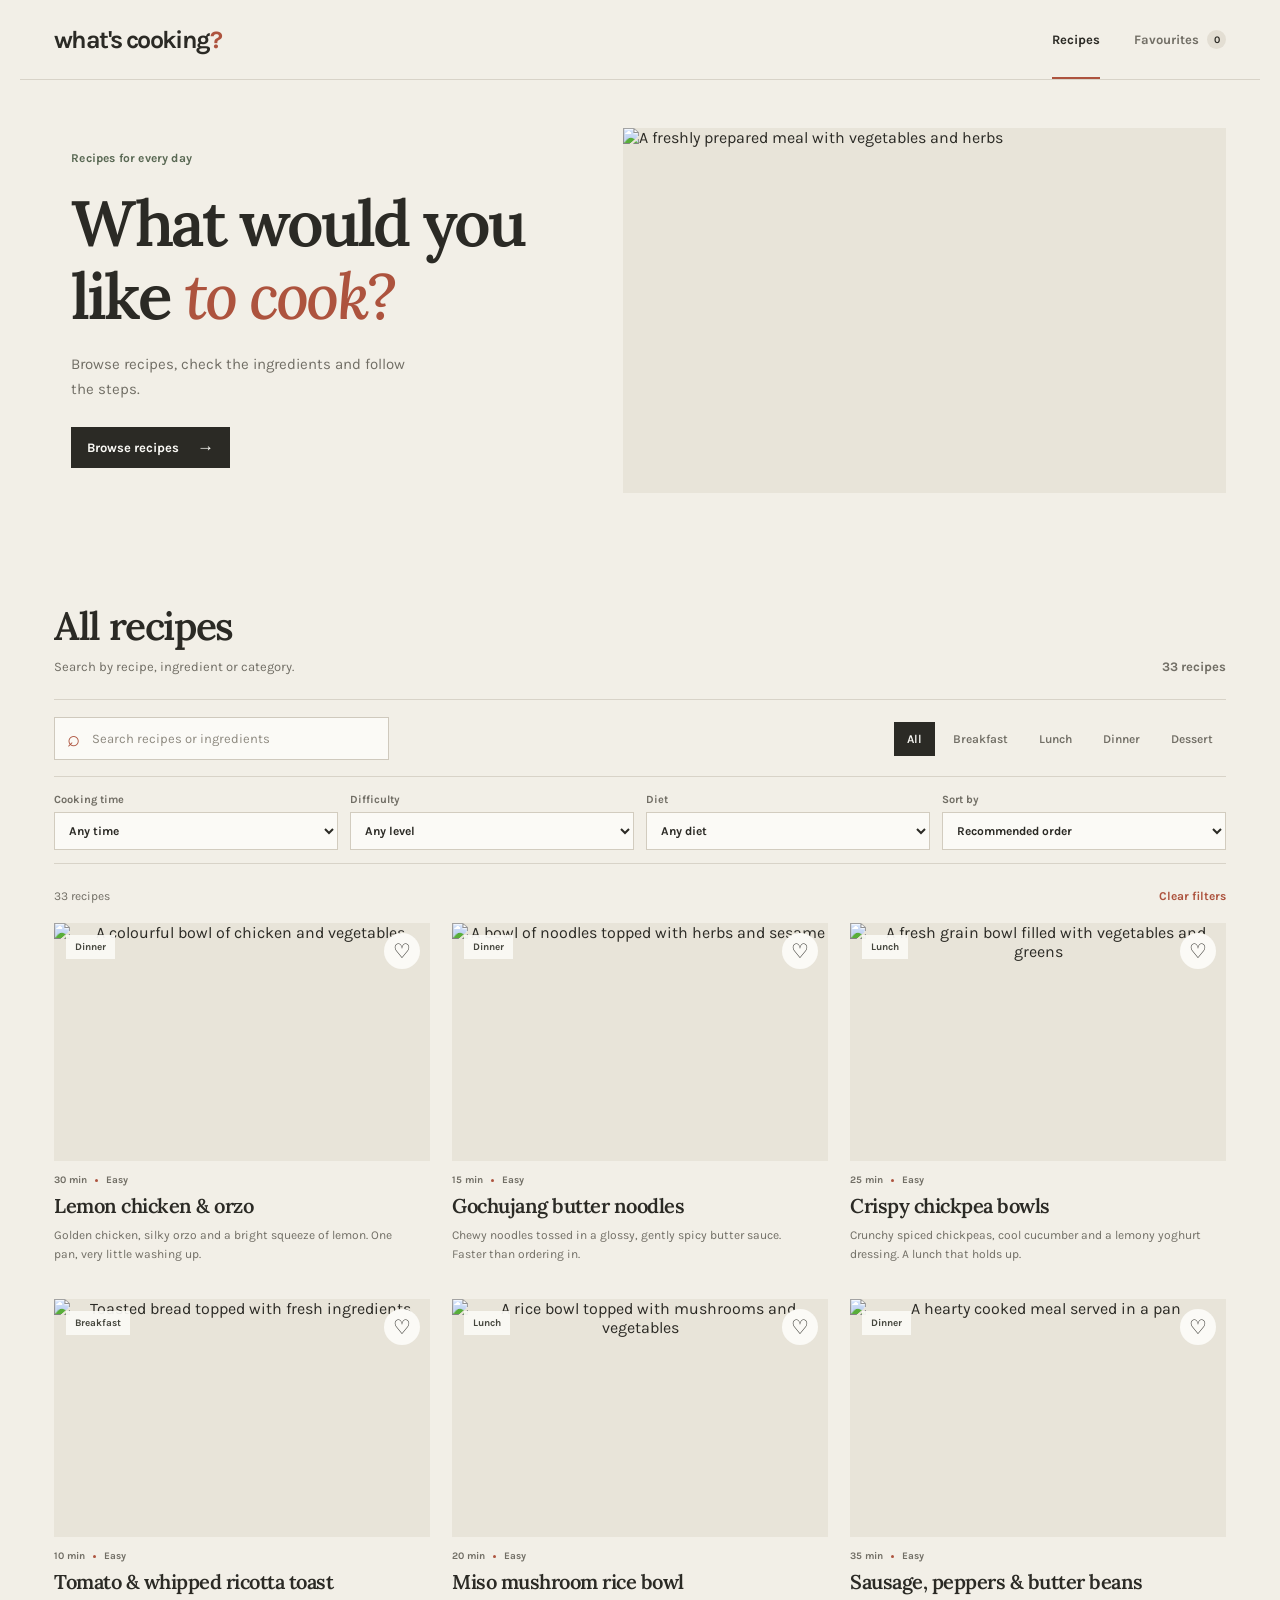
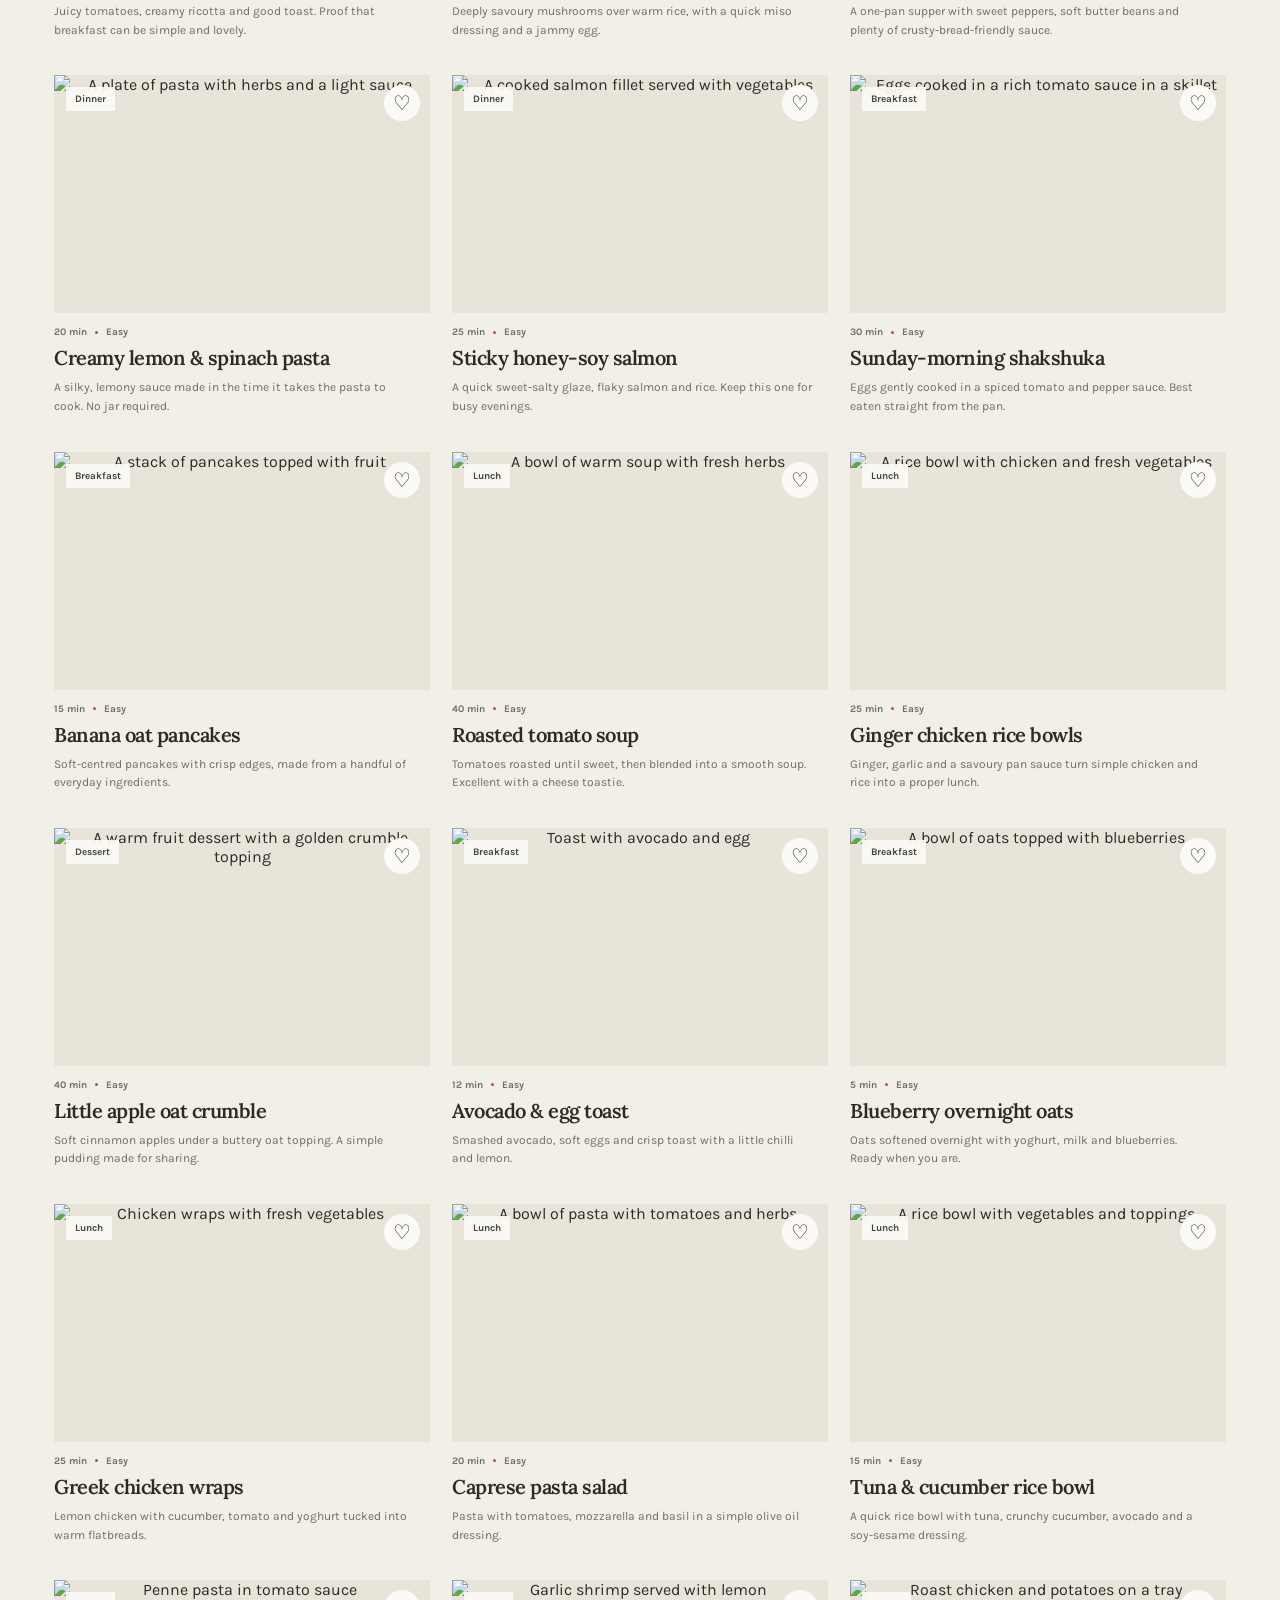
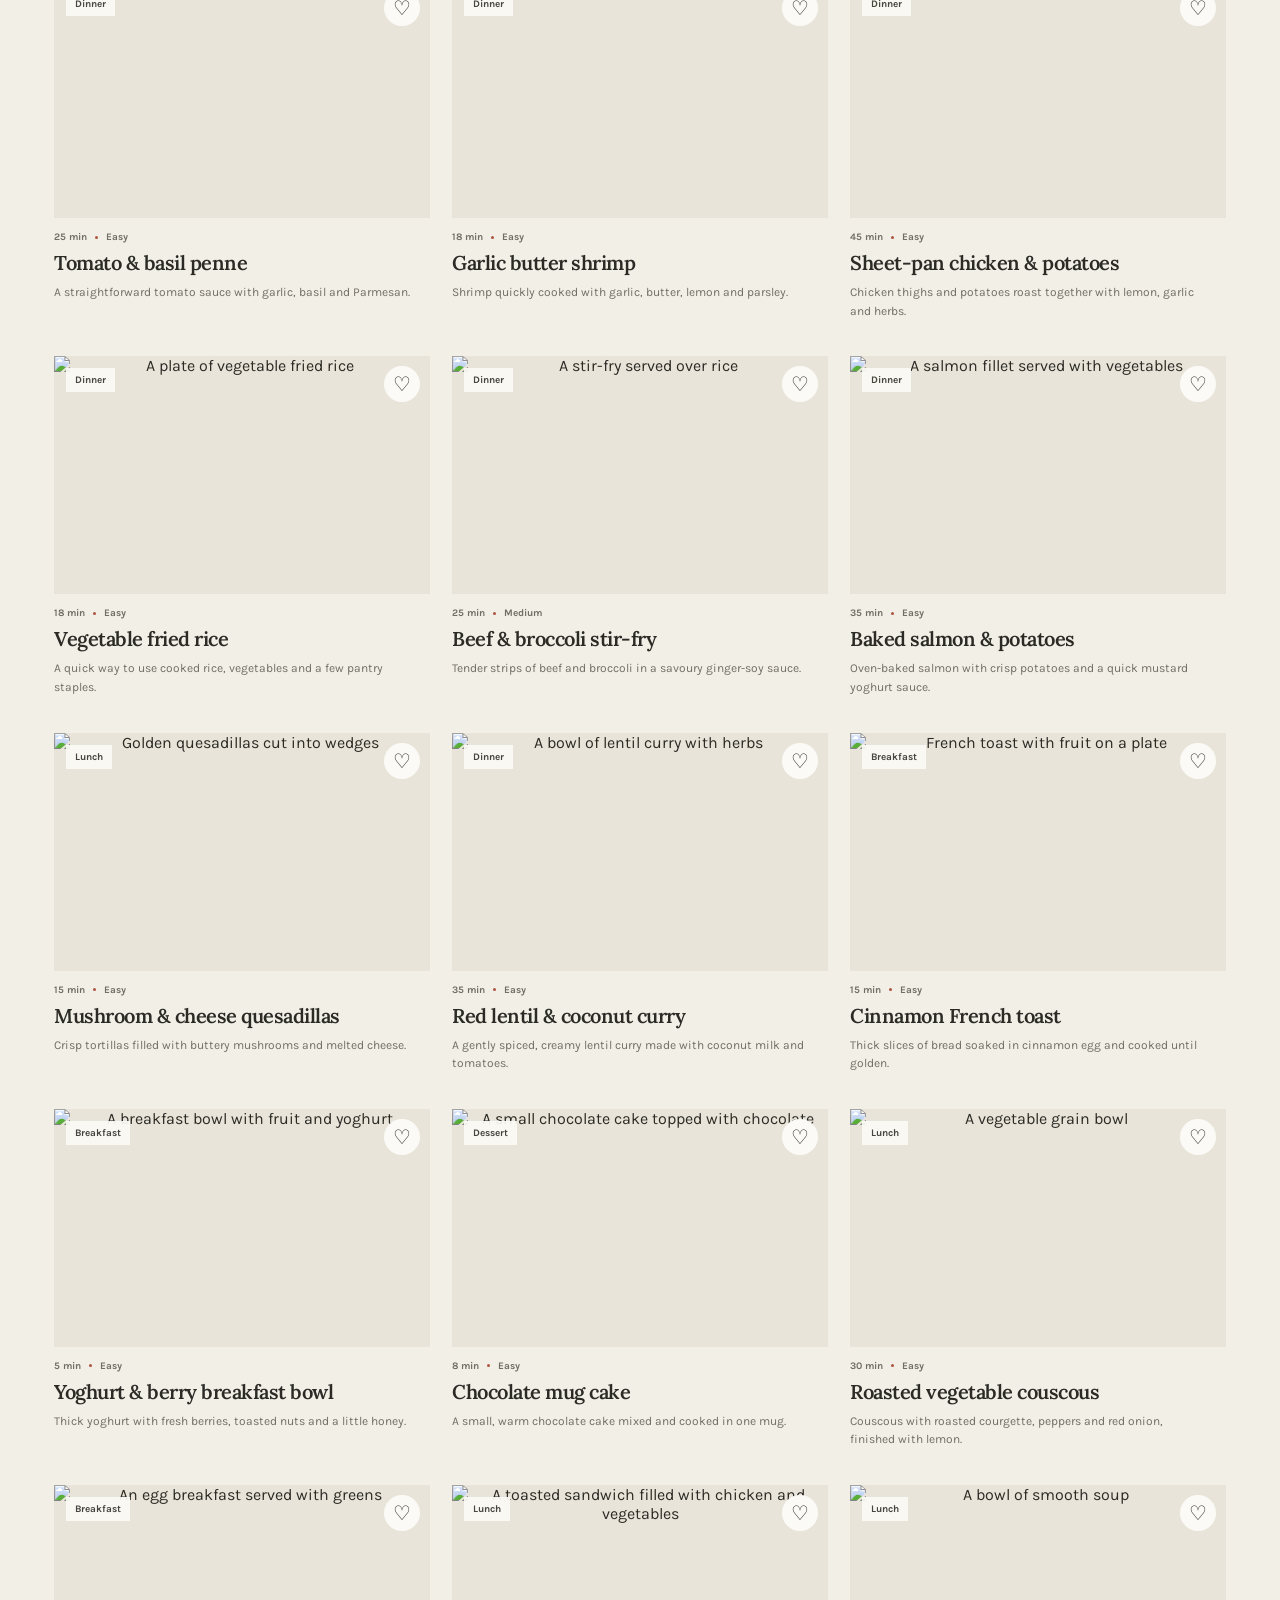
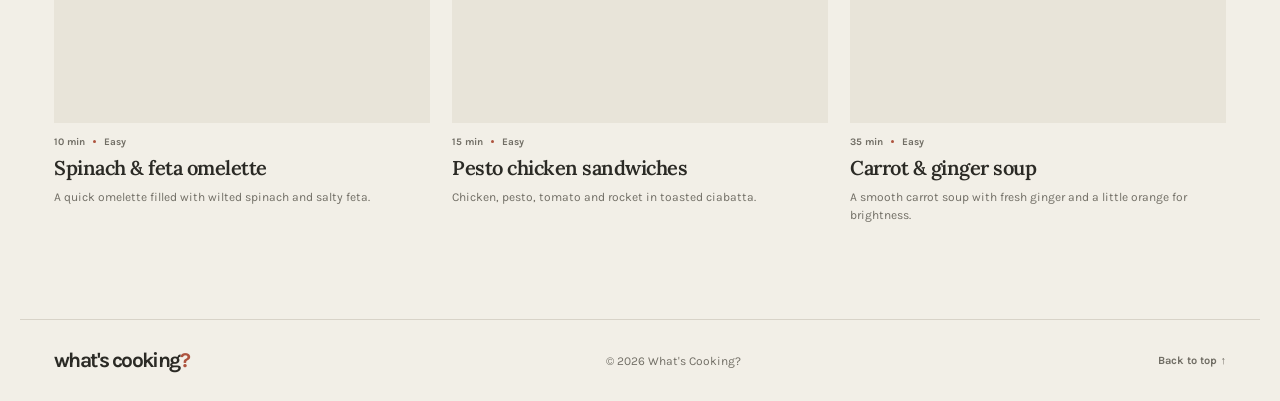
==== index.html @ e6cbde13 "Add files via upload" ====
<!doctype html>
<html lang="en">
<head>
  <meta charset="utf-8">
  <meta name="viewport" content="width=device-width, initial-scale=1">
  <meta name="theme-color" content="#f2efe7">
  <meta name="description" content="Browse everyday recipes, check ingredients and follow clear cooking instructions.">
  <title>What's Cooking? — Recipe collection</title>
  <link rel="preconnect" href="https://fonts.googleapis.com">
  <link rel="preconnect" href="https://fonts.gstatic.com" crossorigin>
  <link href="https://fonts.googleapis.com/css2?family=Karla:wght@400;500;600;700&family=Lora:wght@500;600;700&display=swap" rel="stylesheet">
  <link rel="stylesheet" href="styles.css">
  <script src="recipes.js" defer></script>
  <script src="app.js" defer></script>
</head>
<body>
  <a class="skip-link" href="#main-content">Skip to content</a>

  <header class="site-header">
    <a class="wordmark" href="#discover" aria-label="What's Cooking? home">what's cooking<span>?</span></a>
    <nav class="main-nav" aria-label="Main navigation">
      <a class="nav-link is-active" href="#discover" data-view-link="discover" aria-current="page">Recipes</a>
      <a class="nav-link" href="#saved" data-view-link="saved">Favourites <span id="favourite-count" class="nav-count">0</span></a>
    </nav>
  </header>

  <main id="main-content">
    <section class="hero" id="discover" aria-labelledby="hero-title">
      <div class="hero-copy">
        <p class="hero-overline">Recipes for every day</p>
        <h1 id="hero-title">What would you like <em>to cook?</em></h1>
        <p class="hero-description">Browse recipes, check the ingredients and follow the steps.</p>
        <a class="primary-link" href="#recipe-grid">Browse recipes <span aria-hidden="true">→</span></a>
      </div>
      <div class="hero-visual">
        <img src="https://images.unsplash.com/photo-1476224203421-9ac39bcb3327?auto=format&fit=crop&w=1400&q=85" alt="A freshly prepared meal with vegetables and herbs" fetchpriority="high">
      </div>
    </section>

    <section class="recent-section" id="recent-section" aria-labelledby="recent-heading" hidden>
      <div class="simple-section-heading">
        <h2 id="recent-heading">Recently viewed</h2>
      </div>
      <div class="recent-grid" id="recent-list"></div>
    </section>

    <section class="catalog-section" id="recipe-grid" aria-labelledby="catalog-heading">
      <div class="catalog-heading-row">
        <div>
          <h2 id="catalog-heading">All recipes</h2>
          <p id="catalog-intro">Search by recipe, ingredient or category.</p>
        </div>
        <p class="recipe-total" id="recipe-total">33 recipes</p>
      </div>

      <div class="catalog-tools">
        <form class="search-form" id="search-form" role="search">
          <label class="sr-only" for="recipe-search">Search recipes or ingredients</label>
          <span class="search-icon" aria-hidden="true">⌕</span>
          <input id="recipe-search" type="search" placeholder="Search recipes or ingredients" autocomplete="off">
          <button class="search-clear" id="clear-search" type="button" aria-label="Clear search" hidden>×</button>
        </form>
        <div class="category-filters" role="group" aria-label="Filter recipes by category">
          <button class="filter-chip is-selected" type="button" data-category="All" aria-pressed="true">All</button>
          <button class="filter-chip" type="button" data-category="Breakfast" aria-pressed="false">Breakfast</button>
          <button class="filter-chip" type="button" data-category="Lunch" aria-pressed="false">Lunch</button>
          <button class="filter-chip" type="button" data-category="Dinner" aria-pressed="false">Dinner</button>
          <button class="filter-chip" type="button" data-category="Dessert" aria-pressed="false">Dessert</button>
        </div>
      </div>

      <div class="advanced-filters" id="advanced-filters">
        <label class="filter-select-label">Cooking time
          <select id="time-filter">
            <option value="any">Any time</option>
            <option value="under20">Under 20 minutes</option>
            <option value="20to40">20–40 minutes</option>
            <option value="over40">Over 40 minutes</option>
          </select>
        </label>
        <label class="filter-select-label">Difficulty
          <select id="difficulty-filter">
            <option value="any">Any level</option>
            <option value="Easy">Easy</option>
            <option value="Medium">Medium</option>
            <option value="Hard">Hard</option>
          </select>
        </label>
        <label class="filter-select-label">Diet
          <select id="diet-filter">
            <option value="any">Any diet</option>
            <option value="vegetarian">Vegetarian</option>
            <option value="vegan">Vegan</option>
          </select>
        </label>
        <label class="filter-select-label sort-label">Sort by
          <select id="sort-filter">
            <option value="featured">Recommended order</option>
            <option value="quickest">Quickest first</option>
            <option value="longest">Longest first</option>
            <option value="az">Name: A to Z</option>
          </select>
        </label>
      </div>

      <div class="results-line">
        <p id="results-label" aria-live="polite">33 recipes</p>
        <button class="reset-button" type="button" id="reset-filters">Clear filters</button>
      </div>

      <div class="recipe-grid" id="recipe-list" aria-live="polite"></div>
      <div class="empty-state" id="empty-state" hidden>
        <h3 id="empty-title">No recipes found</h3>
        <p id="empty-description">Try changing your search or filters.</p>
        <button type="button" class="button button-dark" id="reset-empty">Clear filters</button>
      </div>
    </section>
  </main>

  <footer class="site-footer">
    <a class="wordmark footer-wordmark" href="#discover">what's cooking<span>?</span></a>
    <p>© <span id="current-year"></span> What's Cooking?</p>
    <a href="#discover" class="back-top">Back to top ↑</a>
  </footer>

  <dialog class="recipe-dialog" id="recipe-dialog" aria-labelledby="dialog-title">
    <div class="dialog-shell">
      <button class="dialog-close" type="button" id="close-dialog" aria-label="Close recipe">×</button>
      <div id="recipe-detail"></div>
      <p class="action-status" id="action-status" role="status" aria-live="polite"></p>
    </div>
  </dialog>
</body>
</html>
---- styles.css ----
:root {
  --paper: #f2efe7;
  --paper-deep: #e8e4d9;
  --surface: #fbfaf6;
  --ink: #2b2a25;
  --muted: #716e65;
  --line: #d8d3c8;
  --accent: #ad533e;
  --accent-dark: #8e402f;
  --green: #596853;
  --serif: "Lora", Georgia, serif;
  --sans: "Karla", Arial, sans-serif;
  --content: 1240px;
}

* { box-sizing: border-box; }
html { scroll-behavior: smooth; scroll-padding-top: 88px; }
body { margin: 0; background: var(--paper); color: var(--ink); font-family: var(--sans); -webkit-font-smoothing: antialiased; }
button, input, select { font: inherit; }
button, a { -webkit-tap-highlight-color: transparent; }
a { color: inherit; text-decoration: none; }
button { color: inherit; }
[hidden] { display: none !important; }
:focus-visible { outline: 3px solid var(--accent); outline-offset: 3px; }
::selection { background: #d9b5a7; color: var(--ink); }
.sr-only { position: absolute; width: 1px; height: 1px; padding: 0; margin: -1px; overflow: hidden; clip: rect(0,0,0,0); white-space: nowrap; border: 0; }
.skip-link { position: fixed; top: 10px; left: 10px; z-index: 1000; padding: 12px 16px; background: var(--ink); color: white; transform: translateY(-150%); }
.skip-link:focus { transform: translateY(0); }

.site-header { max-width: var(--content); height: 80px; margin: 0 auto; padding: 0 34px; display: flex; justify-content: space-between; align-items: center; border-bottom: 1px solid var(--line); }
.wordmark { font-family: var(--sans); font-size: 25px; line-height: 1; font-weight: 700; letter-spacing: -1.6px; white-space: nowrap; }
.wordmark span { color: var(--accent); }
.main-nav { display: flex; align-items: center; gap: 34px; height: 100%; }
.nav-link { display: inline-flex; align-items: center; gap: 8px; height: 100%; position: relative; color: var(--muted); font-size: 13px; font-weight: 700; }
.nav-link:hover, .nav-link.is-active { color: var(--ink); }
.nav-link.is-active::after { content: ""; position: absolute; height: 2px; background: var(--accent); bottom: 0; left: 0; right: 0; }
.nav-count { display: inline-grid; place-items: center; min-width: 19px; height: 19px; padding: 0 5px; border-radius: 50%; background: #e3ded3; color: var(--ink); font-size: 10px; }

.hero { max-width: var(--content); min-height: 445px; margin: 0 auto; padding: 48px 34px 48px; display: grid; grid-template-columns: .9fr 1.1fr; gap: 6.5%; align-items: center; }
.hero-copy { padding: 10px 0 12px 3.5%; }
.hero-overline { margin: 0 0 22px; color: var(--green); font-size: 12px; font-weight: 700; letter-spacing: .015em; }
.hero h1 { max-width: 490px; margin: 0; font-family: var(--serif); font-size: clamp(43px, 5vw, 65px); line-height: 1.13; font-weight: 600; letter-spacing: -.045em; }
.hero h1 em { color: var(--accent); font-weight: 500; }
.hero-description { max-width: 345px; margin: 20px 0 25px; color: var(--muted); font-size: 15px; line-height: 1.65; }
.primary-link { display: inline-flex; align-items: center; gap: 18px; padding: 12px 16px; background: var(--ink); color: var(--surface); font-size: 13px; font-weight: 700; transition: background .2s; }
.primary-link:hover { background: var(--accent-dark); }
.primary-link span { font-size: 17px; line-height: 1; }
.hero-visual { height: 365px; min-width: 0; overflow: hidden; background: var(--paper-deep); }
.hero-visual img { display: block; width: 100%; height: 100%; object-fit: cover; }

.recent-section, .catalog-section { max-width: var(--content); margin: 0 auto; padding-left: 34px; padding-right: 34px; }
.recent-section { padding-top: 16px; padding-bottom: 38px; }
.simple-section-heading { display: flex; align-items: baseline; justify-content: space-between; margin-bottom: 17px; }
.simple-section-heading h2, .catalog-heading-row h2 { margin: 0; font-family: var(--serif); font-size: 31px; font-weight: 600; letter-spacing: -.035em; }
.recent-grid { display: grid; grid-template-columns: repeat(4, minmax(0, 1fr)); gap: 18px; }
.recent-grid .recipe-card .card-image-wrap { height: 145px; }
.recent-grid .card-description { display: none; }
.recent-grid .card-meta { margin-top: 10px; }

.catalog-section { padding-top: 60px; padding-bottom: 94px; }
.catalog-heading-row { display: flex; justify-content: space-between; align-items: end; gap: 20px; margin-bottom: 25px; }
.catalog-heading-row h2 { font-size: 39px; }
.catalog-heading-row p { margin: 8px 0 0; color: var(--muted); font-size: 13px; }
.recipe-total { white-space: nowrap; font-weight: 700; }
.catalog-tools { padding: 17px 0 16px; display: flex; align-items: center; justify-content: space-between; gap: 24px; border-top: 1px solid var(--line); border-bottom: 1px solid var(--line); }
.search-form { width: min(335px, 100%); height: 43px; display: flex; align-items: center; gap: 10px; padding: 0 12px; border: 1px solid #cfc9bd; background: var(--surface); }
.search-icon { color: var(--accent); font-family: Georgia, serif; font-size: 22px; line-height: 1; }
.search-form input { min-width: 0; width: 100%; border: 0; outline: 0; background: transparent; color: var(--ink); font-size: 13px; }
.search-form input::placeholder { color: #8e8a80; }
.search-clear { padding: 0 2px; border: 0; background: transparent; color: var(--muted); font-size: 20px; cursor: pointer; }
.category-filters { display: flex; align-items: center; justify-content: flex-end; flex-wrap: wrap; gap: 5px; }
.filter-chip { padding: 9px 12px; border: 1px solid transparent; background: transparent; color: var(--muted); font-size: 12px; font-weight: 600; cursor: pointer; transition: all .18s; }
.filter-chip:hover { border-color: #c9c2b5; color: var(--ink); }
.filter-chip.is-selected { border-color: var(--ink); background: var(--ink); color: var(--surface); }
.advanced-filters { display: grid; grid-template-columns: repeat(4, minmax(130px, 1fr)); gap: 12px; padding: 16px 0 13px; border-bottom: 1px solid var(--line); }
.filter-select-label { display: grid; gap: 6px; color: var(--muted); font-size: 11px; font-weight: 700; }
.filter-select-label select { width: 100%; min-height: 38px; padding: 0 30px 0 10px; border: 1px solid #d2ccbf; border-radius: 0; background: var(--surface); color: var(--ink); font-size: 12px; }
.results-line { display: flex; align-items: center; justify-content: space-between; padding: 21px 0 16px; }
.results-line p { margin: 0; color: var(--muted); font-size: 12px; }
.reset-button { border: 0; padding: 4px 0; background: transparent; color: var(--accent); font-size: 12px; font-weight: 700; cursor: pointer; }
.reset-button:hover { text-decoration: underline; }
.recipe-grid { display: grid; grid-template-columns: repeat(3, minmax(0, 1fr)); gap: 36px 22px; }
.recipe-card { min-width: 0; }
.card-image-wrap { height: 238px; position: relative; overflow: hidden; background: var(--paper-deep); }
.card-image-button { display: block; width: 100%; height: 100%; padding: 0; border: 0; background: transparent; cursor: pointer; overflow: hidden; }
.card-image-button img { display: block; width: 100%; height: 100%; object-fit: cover; transition: transform .45s ease; }
.recipe-card:hover .card-image-button img { transform: scale(1.035); }
.card-tag { position: absolute; left: 12px; top: 12px; padding: 6px 9px; background: #fbfaf6ed; color: #45463d; font-size: 10px; font-weight: 700; pointer-events: none; }
.favourite-button { position: absolute; top: 10px; right: 10px; width: 36px; height: 36px; display: grid; place-items: center; border: 0; border-radius: 50%; background: var(--surface); color: var(--ink); font-size: 20px; cursor: pointer; transition: color .18s, transform .18s; }
.favourite-button:hover { transform: scale(1.07); }
.favourite-button.is-saved { color: var(--accent); }
.card-meta { display: flex; align-items: center; gap: 8px; margin: 13px 0 7px; color: var(--muted); font-size: 10px; font-weight: 700; }
.card-meta .meta-dot { width: 3px; height: 3px; border-radius: 50%; background: var(--accent); }
.card-title-button { display: inline; padding: 0; border: 0; background: transparent; text-align: left; font-family: var(--serif); font-size: 20px; line-height: 1.3; font-weight: 600; letter-spacing: -.025em; cursor: pointer; }
.card-title-button:hover { color: var(--accent-dark); }
.card-description { max-width: 360px; margin: 7px 0 0; color: var(--muted); font-size: 12px; line-height: 1.55; }
.empty-state { padding: 70px 20px; text-align: center; }
.empty-state h3 { margin: 0 0 8px; font-family: var(--serif); font-size: 26px; font-weight: 600; }
.empty-state p { margin: 0 0 20px; color: var(--muted); font-size: 13px; }
.button { padding: 11px 16px; border: 0; cursor: pointer; font-size: 12px; font-weight: 700; }
.button-dark { background: var(--ink); color: var(--surface); }

.site-footer { max-width: var(--content); min-height: 82px; margin: 0 auto; padding: 20px 34px; display: flex; align-items: center; justify-content: space-between; border-top: 1px solid var(--line); }
.footer-wordmark { font-size: 21px; }
.site-footer p { margin: 0; color: var(--muted); font-size: 12px; }
.back-top { color: var(--muted); font-size: 11px; font-weight: 700; }
.back-top:hover { color: var(--accent); }

.recipe-dialog { width: min(980px, calc(100% - 28px)); max-width: none; max-height: min(92vh, 920px); padding: 0; border: 0; background: var(--surface); color: var(--ink); box-shadow: 0 22px 75px #18191355; }
.recipe-dialog::backdrop { background: #25251fd1; }
.dialog-shell { position: relative; max-height: min(92vh, 920px); overflow-y: auto; }
.dialog-close { position: sticky; z-index: 5; top: 12px; float: right; width: 38px; height: 38px; margin: 12px 12px -50px 0; border: 0; border-radius: 50%; background: var(--surface); color: var(--ink); font-size: 24px; line-height: 1; cursor: pointer; box-shadow: 0 1px 8px #16161324; }
.detail-hero { display: grid; grid-template-columns: 1fr 1fr; min-height: 315px; background: var(--paper); }
.detail-hero-image { display: block; width: 100%; height: 100%; min-height: 315px; object-fit: cover; }
.detail-intro { align-self: center; padding: 48px 40px 36px; }
.detail-category { margin: 0 0 12px; color: var(--green); font-size: 12px; font-weight: 700; }
.detail-intro h2 { margin: 0; font-family: var(--serif); font-size: clamp(30px, 4vw, 44px); line-height: 1.12; font-weight: 600; letter-spacing: -.04em; }
.detail-description { margin: 14px 0 20px; color: var(--muted); font-size: 13px; line-height: 1.7; }
.detail-meta { display: flex; flex-wrap: wrap; gap: 13px; color: #65645c; font-size: 11px; font-weight: 700; }
.detail-meta span + span::before { content: "·"; margin-right: 13px; color: var(--accent); }
.detail-actions { display: flex; flex-wrap: wrap; gap: 8px; margin-top: 24px; }
.detail-action { min-height: 36px; padding: 8px 11px; border: 1px solid #c9c3b8; background: transparent; color: var(--ink); font-size: 11px; font-weight: 700; cursor: pointer; }
.detail-action:hover { border-color: var(--accent); color: var(--accent-dark); }
.detail-action.primary { border-color: var(--ink); background: var(--ink); color: var(--surface); }
.detail-action.primary.is-saved { border-color: var(--accent); background: var(--accent); }
.detail-body { display: grid; grid-template-columns: .8fr 1.2fr; gap: 48px; padding: 36px 44px 42px; }
.detail-body h3 { margin: 0 0 16px; font-family: var(--serif); font-size: 24px; font-weight: 600; letter-spacing: -.025em; }
.servings-control { display: flex; align-items: center; justify-content: space-between; margin: -2px 0 13px; padding-bottom: 13px; border-bottom: 1px solid var(--line); color: var(--muted); font-size: 12px; }
.servings-buttons { display: flex; align-items: center; gap: 10px; }
.servings-buttons button { width: 27px; height: 27px; border: 1px solid var(--line); background: transparent; cursor: pointer; }
.servings-buttons button:disabled { opacity: .4; cursor: not-allowed; }
.servings-buttons strong { min-width: 14px; text-align: center; }
.ingredient-list { margin: 0; padding: 0; list-style: none; }
.ingredient-list li { padding: 9px 0; border-bottom: 1px solid #e6e0d5; color: #4e4d45; font-size: 13px; line-height: 1.45; }
.ingredient-label { display: flex; align-items: flex-start; gap: 10px; cursor: pointer; }
.ingredient-check { width: 16px; height: 16px; flex: 0 0 16px; margin: 1px 0 0; accent-color: var(--green); }
.ingredient-check:checked + span { color: #89867d; text-decoration: line-through; }
.instructions-list { margin: 0; padding: 0; list-style: none; counter-reset: step; }
.instructions-list li { position: relative; padding: 0 0 19px 40px; color: #55544c; font-size: 13px; line-height: 1.75; counter-increment: step; }
.instructions-list li::before { content: counter(step); position: absolute; left: 0; top: -2px; width: 25px; height: 25px; display: grid; place-items: center; border: 1px solid #c8c2b7; border-radius: 50%; color: var(--accent-dark); font-size: 11px; font-weight: 700; }
.cooking-tip { margin: 0 44px 34px; padding: 17px 19px; border-left: 3px solid var(--green); background: var(--paper); }
.cooking-tip h3 { margin: 0 0 5px; font-family: var(--sans); font-size: 12px; font-weight: 700; }
.cooking-tip p { margin: 0; color: var(--muted); font-size: 12px; line-height: 1.65; }
.action-status { min-height: 18px; margin: 0; padding: 0 44px 15px; color: var(--green); font-size: 12px; }

@media (max-width: 900px) {
  .hero { min-height: 390px; gap: 5%; }
  .hero-copy { padding-left: 0; }
  .hero-visual { height: 310px; }
  .catalog-tools { align-items: flex-start; flex-direction: column; }
  .search-form { width: 100%; }
  .category-filters { justify-content: flex-start; }
  .recipe-grid { grid-template-columns: repeat(2, minmax(0, 1fr)); }
  .recent-grid { grid-template-columns: repeat(2, minmax(0, 1fr)); }
}
@media (max-width: 650px) {
  html { scroll-padding-top: 70px; }
  .site-header { height: 68px; padding: 0 18px; }
  .wordmark { font-size: 23px; }
  .main-nav { gap: 18px; }
  .nav-link { font-size: 12px; }
  .hero { display: flex; flex-direction: column; align-items: stretch; gap: 25px; min-height: 0; padding: 36px 18px 28px; }
  .hero-copy { padding: 0; }
  .hero-overline { margin-bottom: 13px; font-size: 11px; }
  .hero h1 { max-width: 440px; font-size: clamp(42px, 12vw, 57px); }
  .hero-description { margin: 14px 0 18px; font-size: 14px; }
  .hero-visual { width: 100%; height: 260px; }
  .recent-section, .catalog-section { padding-left: 18px; padding-right: 18px; }
  .recent-section { padding-top: 12px; padding-bottom: 28px; }
  .simple-section-heading h2 { font-size: 26px; }
  .recent-grid { gap: 22px 12px; }
  .recent-grid .recipe-card .card-image-wrap { height: 120px; }
  .catalog-section { padding-top: 43px; padding-bottom: 65px; }
  .catalog-heading-row { align-items: start; }
  .catalog-heading-row h2 { font-size: 33px; }
  .catalog-heading-row p { font-size: 12px; }
  .recipe-total { font-size: 11px; padding-top: 8px; }
  .catalog-tools { padding: 13px 0; gap: 12px; }
  .category-filters { gap: 2px; }
  .filter-chip { padding: 8px 9px; font-size: 11px; }
  .advanced-filters { grid-template-columns: repeat(2, minmax(0, 1fr)); gap: 10px; padding: 13px 0; }
  .filter-select-label select { min-height: 38px; font-size: 11px; }
  .results-line { padding: 17px 0 13px; }
  .recipe-grid { gap: 26px 12px; }
  .card-image-wrap { height: clamp(130px, 39vw, 195px); }
  .card-tag { left: 7px; top: 7px; padding: 5px 7px; font-size: 9px; }
  .favourite-button { width: 32px; height: 32px; top: 6px; right: 6px; font-size: 18px; }
  .card-meta { gap: 6px; margin: 10px 0 6px; font-size: 9px; }
  .card-title-button { font-size: 16px; }
  .card-description { font-size: 11px; line-height: 1.5; }
  .site-footer { min-height: 75px; padding: 18px; flex-wrap: wrap; gap: 10px; }
  .footer-wordmark { font-size: 19px; }
  .site-footer p { order: 3; flex-basis: 100%; }
  .back-top { margin-left: auto; }
  .detail-hero { display: block; }
  .detail-hero-image { height: 220px; min-height: 0; }
  .detail-intro { padding: 26px 22px 25px; }
  .detail-intro h2 { font-size: 32px; }
  .detail-body { grid-template-columns: 1fr; gap: 28px; padding: 27px 22px 31px; }
  .detail-body h3 { margin-bottom: 13px; font-size: 22px; }
  .cooking-tip { margin: 0 22px 25px; }
  .action-status { padding: 0 22px 15px; }
}
@media (prefers-reduced-motion: reduce) {
  *, *::before, *::after { scroll-behavior: auto !important; animation-duration: .01ms !important; animation-iteration-count: 1 !important; transition-duration: .01ms !important; }
}
@media print {
  @page { margin: 16mm; }
  body { background: #fff; }
  body * { visibility: hidden !important; }
  .recipe-dialog[open], .recipe-dialog[open] * { visibility: visible !important; }
  .recipe-dialog[open] { position: absolute; inset: 0; width: 100%; height: auto; max-height: none; margin: 0; padding: 0; overflow: visible; box-shadow: none; background: #fff; }
  .dialog-shell { max-height: none; overflow: visible; }
  .dialog-close, .detail-actions, .action-status, .servings-buttons, .cooking-tip { display: none !important; }
  .detail-hero { grid-template-columns: 34% 1fr; min-height: 170px; background: #fff; }
  .detail-hero-image { min-height: 170px; max-height: 190px; }
  .detail-intro { padding: 15px 20px; }
  .detail-intro h2 { font-size: 26px; }
  .detail-description { margin: 8px 0; }
  .detail-body { gap: 24px; padding: 22px 0; }
  .detail-body h3 { font-size: 18px; }
  .ingredient-list li, .instructions-list li { font-size: 10pt; }
}
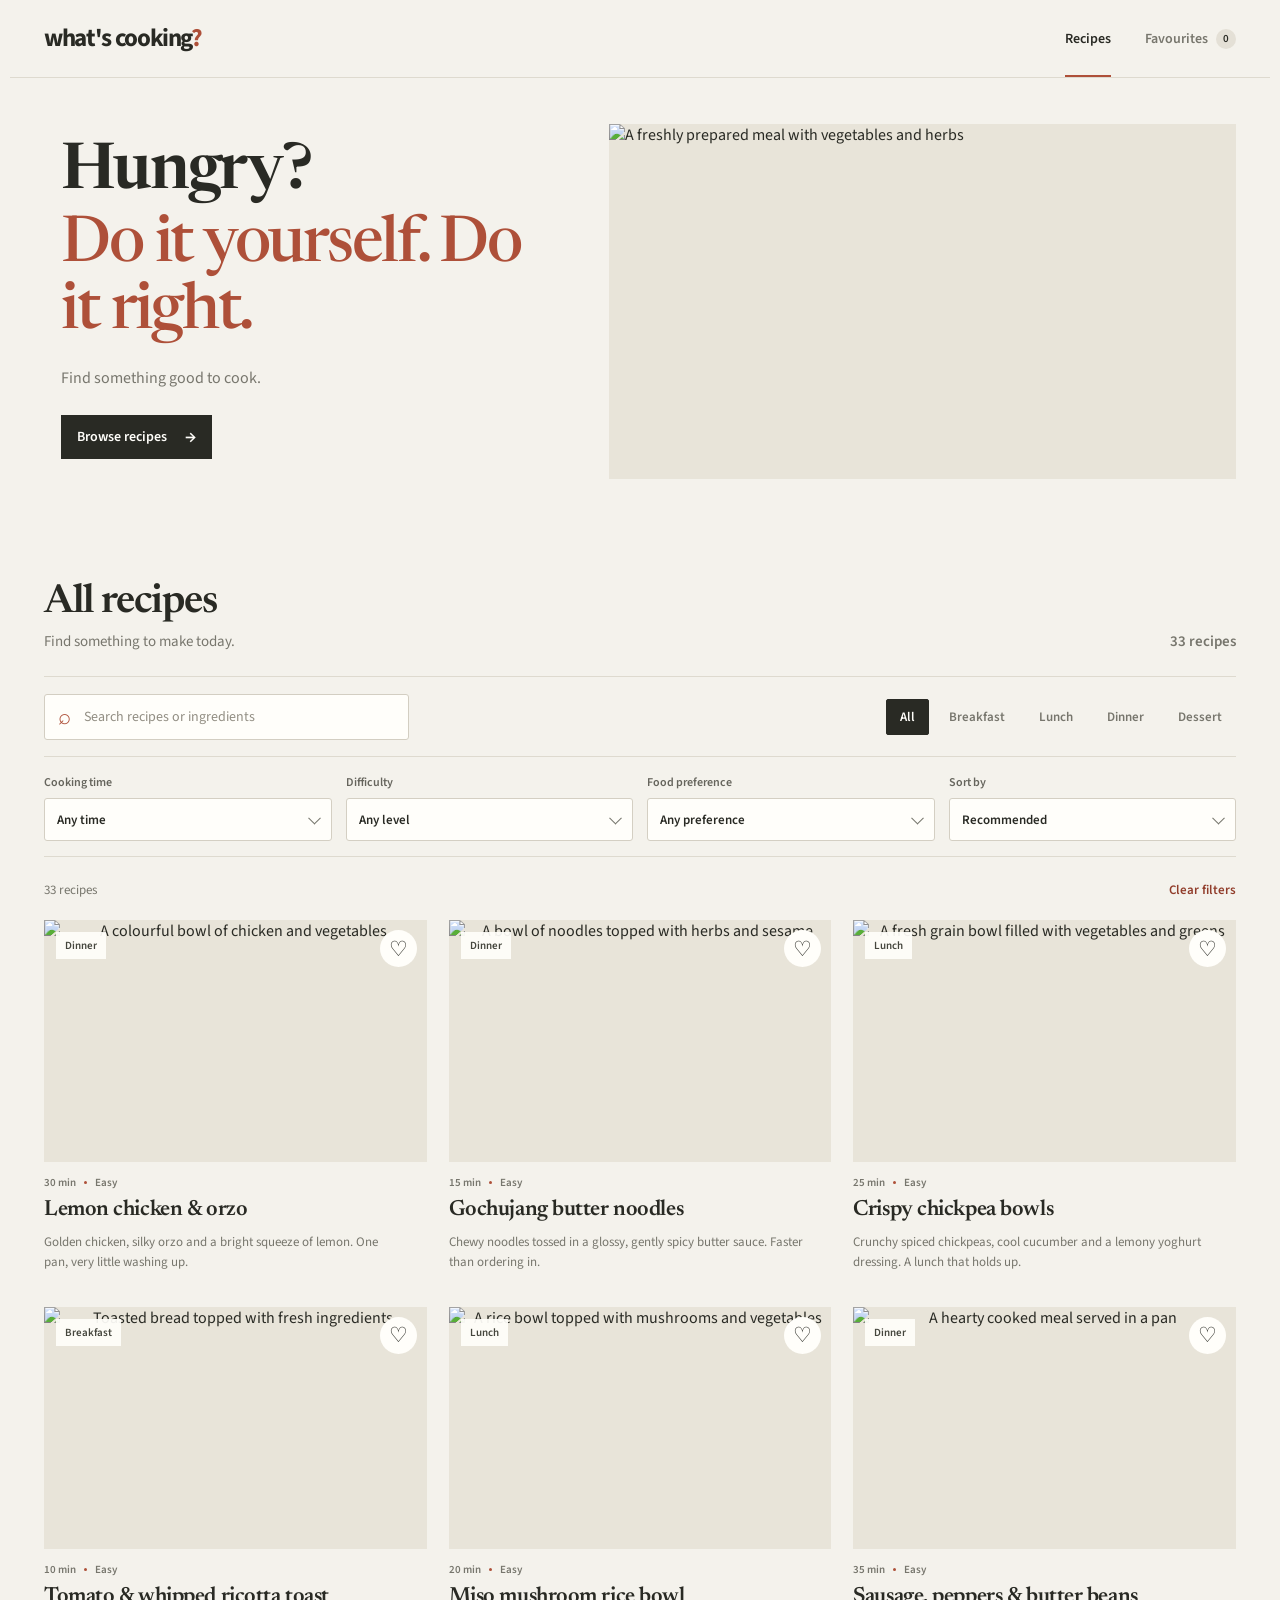
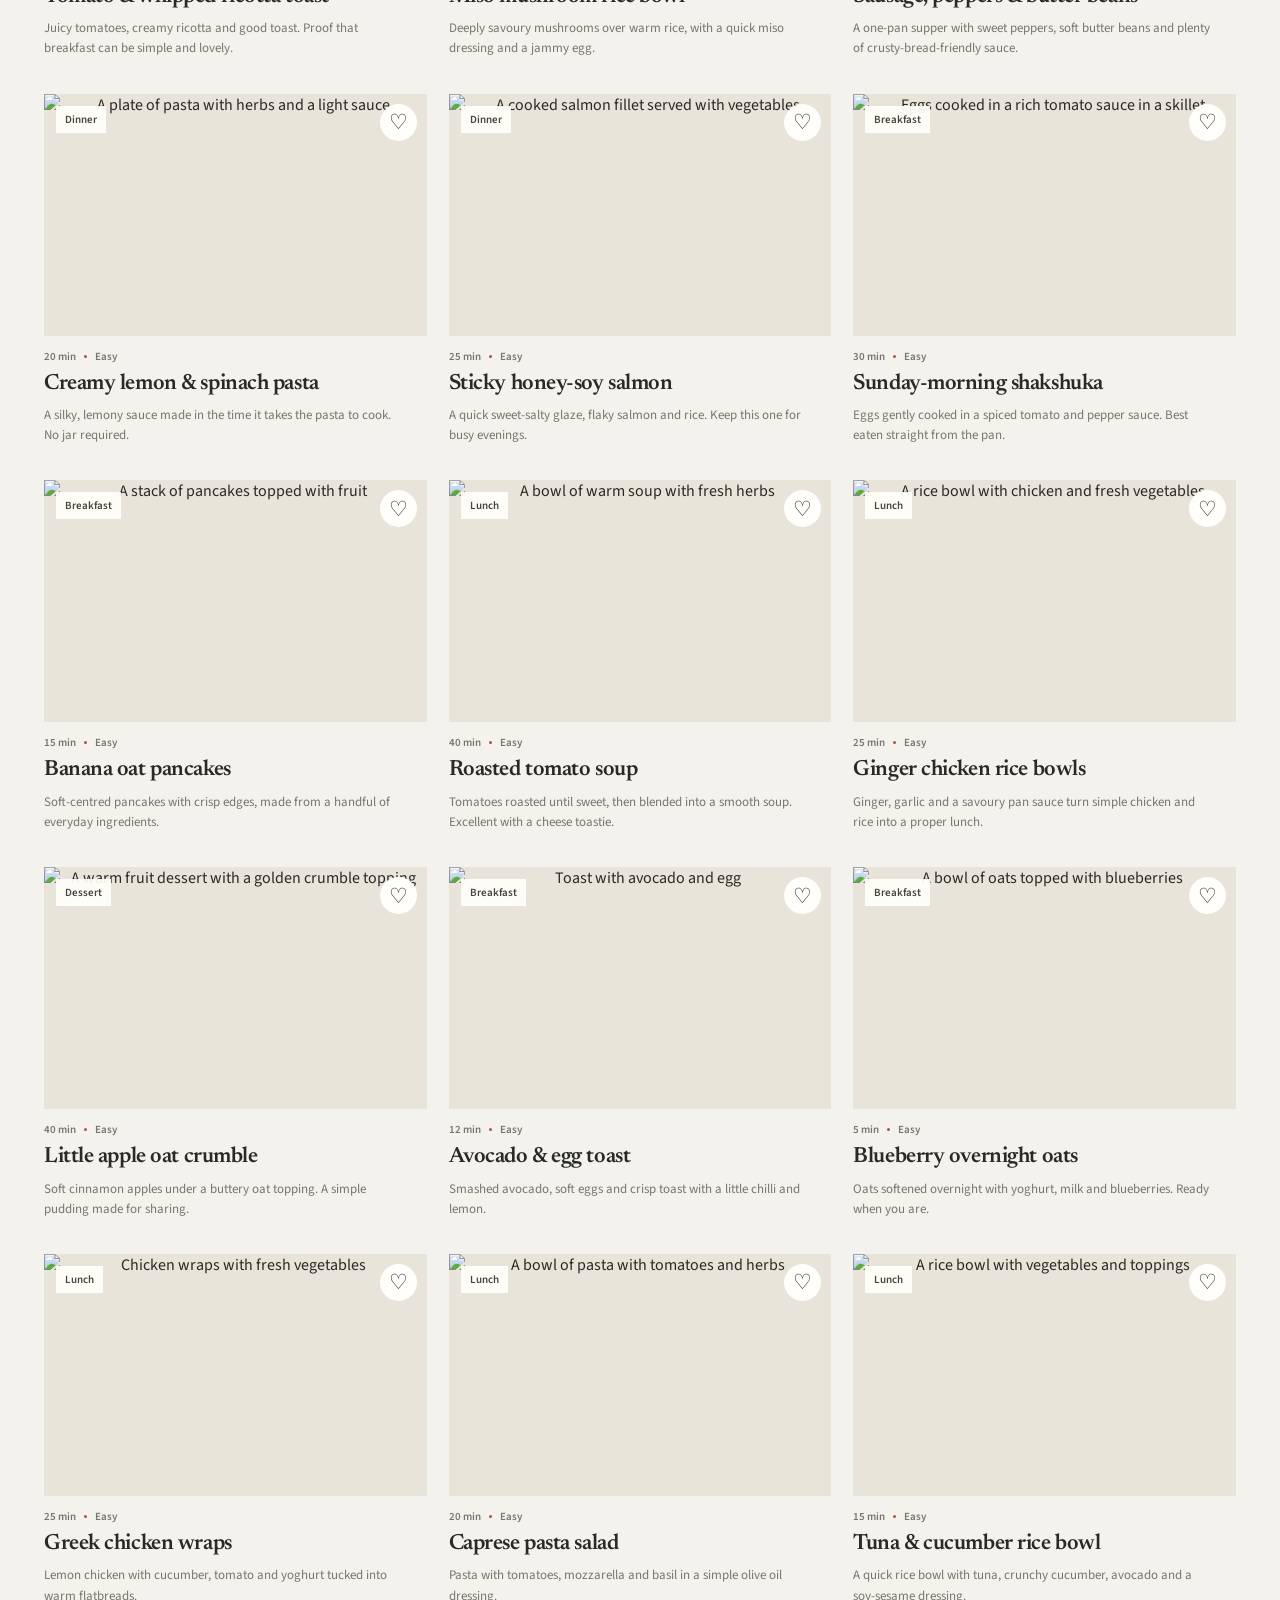
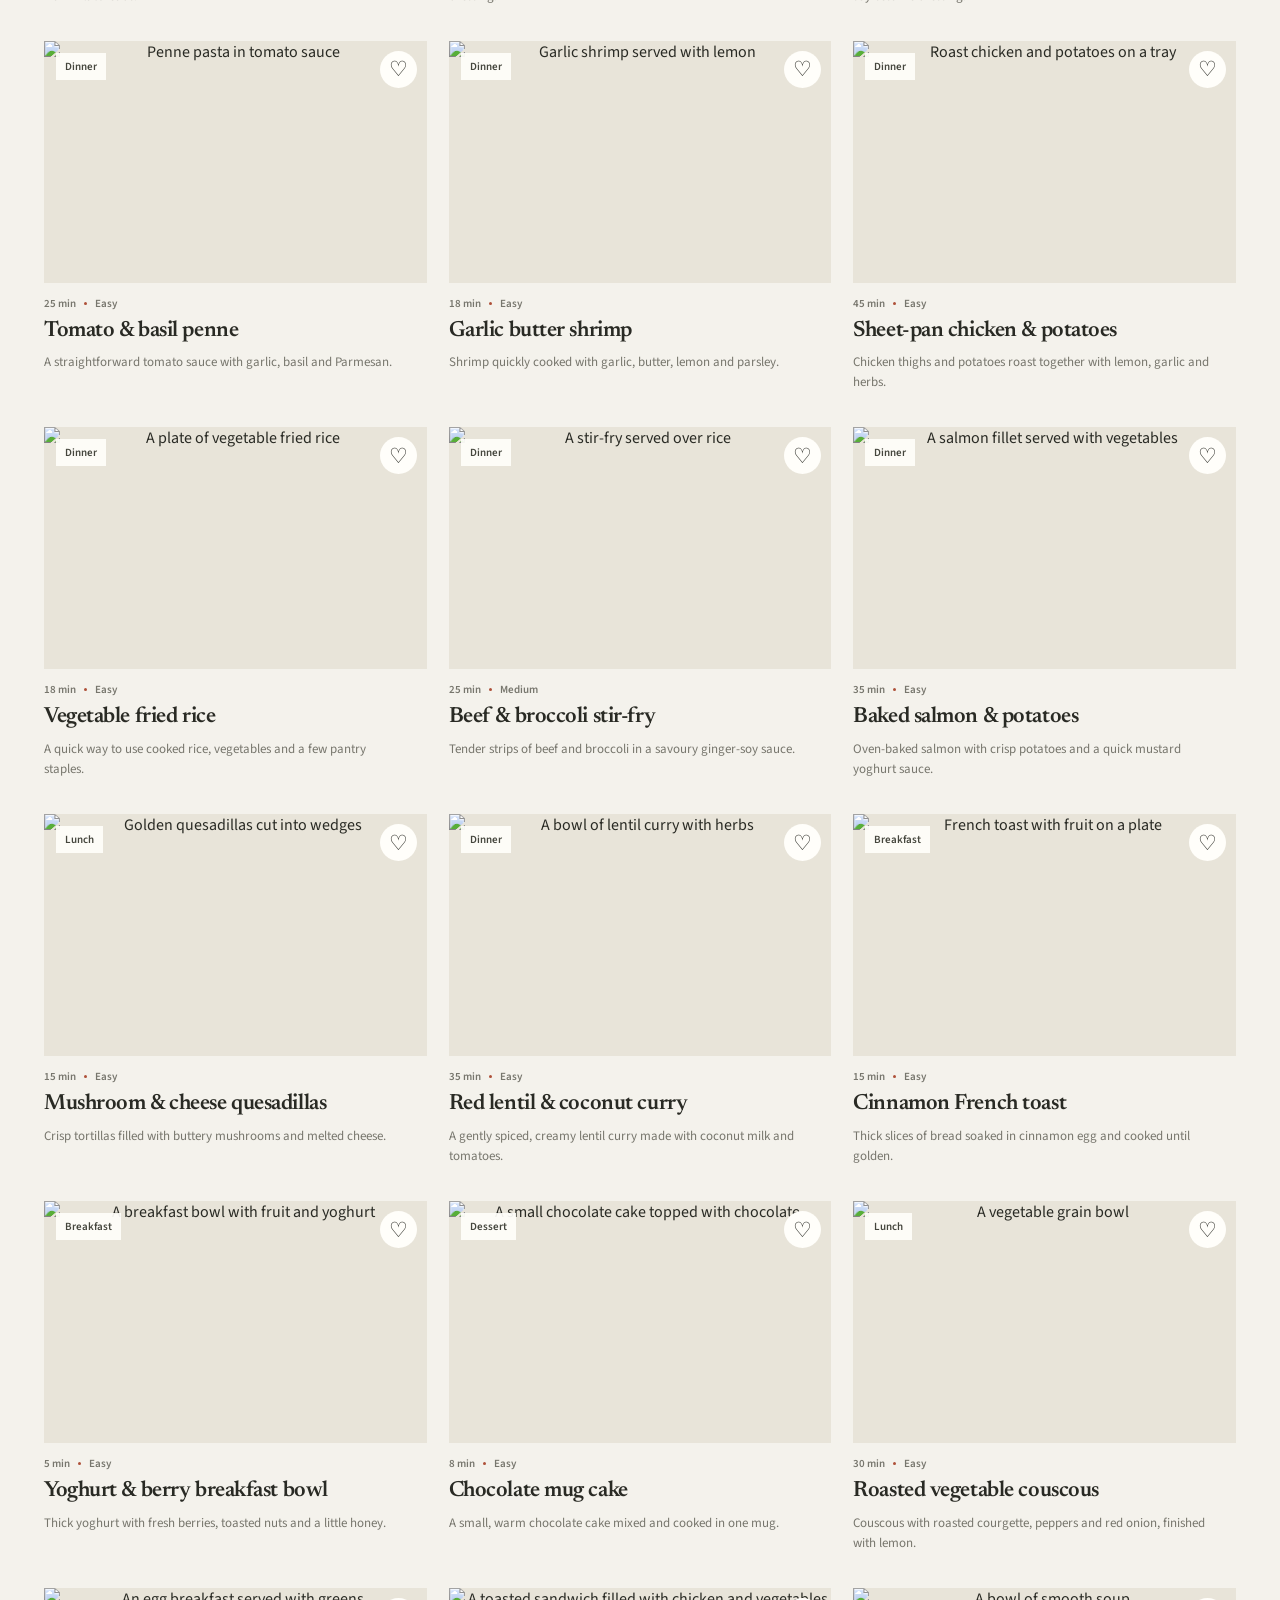
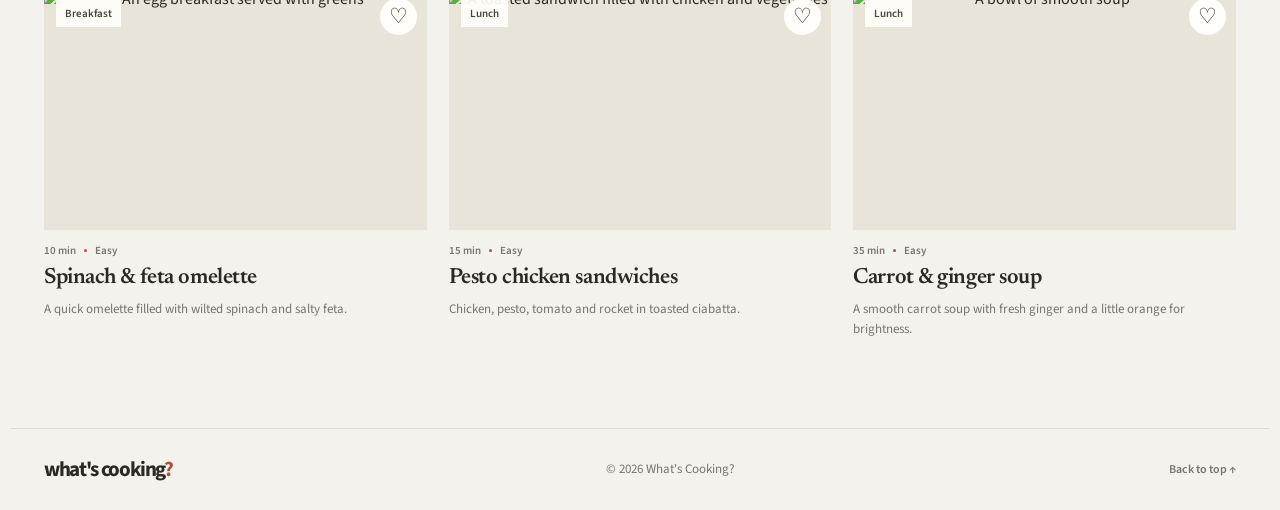
==== commit d2133943: "Add files via upload" ====
--- a/index.html
+++ b/index.html
@@ -3,19 +3,18 @@
 <head>
   <meta charset="utf-8">
   <meta name="viewport" content="width=device-width, initial-scale=1">
-  <meta name="theme-color" content="#f2efe7">
-  <meta name="description" content="Browse everyday recipes, check ingredients and follow clear cooking instructions.">
-  <title>What's Cooking? — Recipe collection</title>
+  <meta name="theme-color" content="#f4f2ec">
+  <meta name="description" content="Find everyday recipes, save your favourites and follow simple cooking instructions.">
+  <title>What's Cooking? — Recipes</title>
   <link rel="preconnect" href="https://fonts.googleapis.com">
   <link rel="preconnect" href="https://fonts.gstatic.com" crossorigin>
-  <link href="https://fonts.googleapis.com/css2?family=Karla:wght@400;500;600;700&family=Lora:wght@500;600;700&display=swap" rel="stylesheet">
-  <link rel="stylesheet" href="styles.css">
-  <script src="recipes.js" defer></script>
-  <script src="app.js" defer></script>
+  <link href="https://fonts.googleapis.com/css2?family=Newsreader:opsz,wght@6..72,500;6..72,600;6..72,650;6..72,700&family=Source+Sans+3:wght@400;500;600;700&display=swap" rel="stylesheet">
+  <link rel="stylesheet" href="./styles.css?v=4">
+  <script src="./recipes.js?v=4" defer></script>
+  <script src="./app.js?v=4" defer></script>
 </head>
 <body>
   <a class="skip-link" href="#main-content">Skip to content</a>
-
   <header class="site-header">
     <a class="wordmark" href="#discover" aria-label="What's Cooking? home">what's cooking<span>?</span></a>
     <nav class="main-nav" aria-label="Main navigation">
@@ -27,9 +26,8 @@
   <main id="main-content">
     <section class="hero" id="discover" aria-labelledby="hero-title">
       <div class="hero-copy">
-        <p class="hero-overline">Recipes for every day</p>
-        <h1 id="hero-title">What would you like <em>to cook?</em></h1>
-        <p class="hero-description">Browse recipes, check the ingredients and follow the steps.</p>
+        <h1 id="hero-title">Hungry? <em>Do it yourself. Do it right.</em></h1>
+        <p class="hero-description">Find something good to cook.</p>
         <a class="primary-link" href="#recipe-grid">Browse recipes <span aria-hidden="true">→</span></a>
       </div>
       <div class="hero-visual">
@@ -38,9 +36,7 @@
     </section>
 
     <section class="recent-section" id="recent-section" aria-labelledby="recent-heading" hidden>
-      <div class="simple-section-heading">
-        <h2 id="recent-heading">Recently viewed</h2>
-      </div>
+      <div class="simple-section-heading"><h2 id="recent-heading">Recently viewed</h2></div>
       <div class="recent-grid" id="recent-list"></div>
     </section>
 
@@ -48,7 +44,7 @@
       <div class="catalog-heading-row">
         <div>
           <h2 id="catalog-heading">All recipes</h2>
-          <p id="catalog-intro">Search by recipe, ingredient or category.</p>
+          <p id="catalog-intro">Find something to make today.</p>
         </div>
         <p class="recipe-total" id="recipe-total">33 recipes</p>
       </div>
@@ -69,37 +65,39 @@
         </div>
       </div>
 
-      <div class="advanced-filters" id="advanced-filters">
-        <label class="filter-select-label">Cooking time
-          <select id="time-filter">
+      <div class="advanced-filters" id="advanced-filters" aria-label="More recipe filters">
+        <label class="filter-field" for="time-filter"><span>Cooking time</span>
+          <span class="select-wrap"><select id="time-filter">
             <option value="any">Any time</option>
             <option value="under20">Under 20 minutes</option>
             <option value="20to40">20–40 minutes</option>
             <option value="over40">Over 40 minutes</option>
-          </select>
+          </select></span>
         </label>
-        <label class="filter-select-label">Difficulty
-          <select id="difficulty-filter">
+        <label class="filter-field" for="difficulty-filter"><span>Difficulty</span>
+          <span class="select-wrap"><select id="difficulty-filter">
             <option value="any">Any level</option>
             <option value="Easy">Easy</option>
             <option value="Medium">Medium</option>
-            <option value="Hard">Hard</option>
-          </select>
+          </select></span>
         </label>
-        <label class="filter-select-label">Diet
-          <select id="diet-filter">
-            <option value="any">Any diet</option>
-            <option value="vegetarian">Vegetarian</option>
-            <option value="vegan">Vegan</option>
-          </select>
+        <label class="filter-field" for="diet-filter"><span>Food preference</span>
+          <span class="select-wrap"><select id="diet-filter">
+            <option value="any">Any preference</option>
+            <option value="vegetarian">Vegetarian · 22 recipes</option>
+            <option value="vegan">Vegan · 3 recipes</option>
+            <option value="pescatarian">Pescatarian · 26 recipes</option>
+            <option value="seafood">Fish &amp; seafood · 4 recipes</option>
+            <option value="meat">Meat &amp; poultry · 7 recipes</option>
+          </select></span>
         </label>
-        <label class="filter-select-label sort-label">Sort by
-          <select id="sort-filter">
-            <option value="featured">Recommended order</option>
+        <label class="filter-field" for="sort-filter"><span>Sort by</span>
+          <span class="select-wrap"><select id="sort-filter">
+            <option value="featured">Recommended</option>
             <option value="quickest">Quickest first</option>
             <option value="longest">Longest first</option>
             <option value="az">Name: A to Z</option>
-          </select>
+          </select></span>
         </label>
       </div>
 
@@ -107,13 +105,13 @@
         <p id="results-label" aria-live="polite">33 recipes</p>
         <button class="reset-button" type="button" id="reset-filters">Clear filters</button>
       </div>
-
       <div class="recipe-grid" id="recipe-list" aria-live="polite"></div>
       <div class="empty-state" id="empty-state" hidden>
         <h3 id="empty-title">No recipes found</h3>
         <p id="empty-description">Try changing your search or filters.</p>
         <button type="button" class="button button-dark" id="reset-empty">Clear filters</button>
       </div>
+      <p class="load-error" id="load-error" role="alert" hidden>Recipes could not be loaded. Check that <code>recipes.js</code> is in the same folder as <code>index.html</code>.</p>
     </section>
   </main>
 
--- a/styles.css
+++ b/styles.css
@@ -1,20 +1,20 @@
+/* What's Cooking? — editorial recipe catalogue */
 :root {
-  --paper: #f2efe7;
+  --paper: #f4f2ec;
   --paper-deep: #e8e4d9;
-  --surface: #fbfaf6;
-  --ink: #2b2a25;
-  --muted: #716e65;
-  --line: #d8d3c8;
-  --accent: #ad533e;
-  --accent-dark: #8e402f;
-  --green: #596853;
-  --serif: "Lora", Georgia, serif;
-  --sans: "Karla", Arial, sans-serif;
-  --content: 1240px;
-}
-
+  --surface: #fffefa;
+  --ink: #292a24;
+  --muted: #77766d;
+  --line: #dedacf;
+  --accent: #ae5039;
+  --accent-dark: #913d2b;
+  --green: #68745b;
+  --serif: "Newsreader", Georgia, serif;
+  --sans: "Source Sans 3", "Segoe UI", Arial, sans-serif;
+  --content: 1260px;
+}
 * { box-sizing: border-box; }
-html { scroll-behavior: smooth; scroll-padding-top: 88px; }
+html { scroll-behavior: smooth; scroll-padding-top: 90px; }
 body { margin: 0; background: var(--paper); color: var(--ink); font-family: var(--sans); -webkit-font-smoothing: antialiased; }
 button, input, select { font: inherit; }
 button, a { -webkit-tap-highlight-color: transparent; }
@@ -22,90 +22,89 @@
 button { color: inherit; }
 [hidden] { display: none !important; }
 :focus-visible { outline: 3px solid var(--accent); outline-offset: 3px; }
-::selection { background: #d9b5a7; color: var(--ink); }
+::selection { background: #d9b7a9; color: var(--ink); }
 .sr-only { position: absolute; width: 1px; height: 1px; padding: 0; margin: -1px; overflow: hidden; clip: rect(0,0,0,0); white-space: nowrap; border: 0; }
 .skip-link { position: fixed; top: 10px; left: 10px; z-index: 1000; padding: 12px 16px; background: var(--ink); color: white; transform: translateY(-150%); }
 .skip-link:focus { transform: translateY(0); }
-
-.site-header { max-width: var(--content); height: 80px; margin: 0 auto; padding: 0 34px; display: flex; justify-content: space-between; align-items: center; border-bottom: 1px solid var(--line); }
-.wordmark { font-family: var(--sans); font-size: 25px; line-height: 1; font-weight: 700; letter-spacing: -1.6px; white-space: nowrap; }
+.site-header { max-width: var(--content); height: 78px; margin: 0 auto; padding: 0 34px; display: flex; justify-content: space-between; align-items: center; border-bottom: 1px solid var(--line); }
+.wordmark { font-family: var(--sans); font-size: 25px; line-height: 1; font-weight: 700; letter-spacing: -1.35px; white-space: nowrap; }
 .wordmark span { color: var(--accent); }
 .main-nav { display: flex; align-items: center; gap: 34px; height: 100%; }
-.nav-link { display: inline-flex; align-items: center; gap: 8px; height: 100%; position: relative; color: var(--muted); font-size: 13px; font-weight: 700; }
+.nav-link { display: inline-flex; align-items: center; gap: 8px; height: 100%; position: relative; color: var(--muted); font-size: 14px; font-weight: 600; }
 .nav-link:hover, .nav-link.is-active { color: var(--ink); }
 .nav-link.is-active::after { content: ""; position: absolute; height: 2px; background: var(--accent); bottom: 0; left: 0; right: 0; }
-.nav-count { display: inline-grid; place-items: center; min-width: 19px; height: 19px; padding: 0 5px; border-radius: 50%; background: #e3ded3; color: var(--ink); font-size: 10px; }
-
-.hero { max-width: var(--content); min-height: 445px; margin: 0 auto; padding: 48px 34px 48px; display: grid; grid-template-columns: .9fr 1.1fr; gap: 6.5%; align-items: center; }
-.hero-copy { padding: 10px 0 12px 3.5%; }
-.hero-overline { margin: 0 0 22px; color: var(--green); font-size: 12px; font-weight: 700; letter-spacing: .015em; }
-.hero h1 { max-width: 490px; margin: 0; font-family: var(--serif); font-size: clamp(43px, 5vw, 65px); line-height: 1.13; font-weight: 600; letter-spacing: -.045em; }
-.hero h1 em { color: var(--accent); font-weight: 500; }
-.hero-description { max-width: 345px; margin: 20px 0 25px; color: var(--muted); font-size: 15px; line-height: 1.65; }
-.primary-link { display: inline-flex; align-items: center; gap: 18px; padding: 12px 16px; background: var(--ink); color: var(--surface); font-size: 13px; font-weight: 700; transition: background .2s; }
+.nav-count { display: inline-grid; place-items: center; min-width: 20px; height: 20px; padding: 0 5px; border-radius: 50%; background: #e4e0d6; color: var(--ink); font-size: 11px; }
+.hero { max-width: var(--content); min-height: 438px; margin: 0 auto; padding: 46px 34px 48px; display: grid; grid-template-columns: .88fr 1.12fr; gap: 6%; align-items: center; }
+.hero-copy { padding: 8px 0 12px 3.5%; }
+.hero h1 { max-width: 510px; margin: 0; font-family: var(--serif); font-size: clamp(45px, 5vw, 67px); line-height: 1.05; font-weight: 600; letter-spacing: -.035em; }
+.hero h1 em { display: block; margin-top: 5px; color: var(--accent); font-style: normal; font-weight: 500; }
+.hero-description { max-width: 345px; margin: 19px 0 24px; color: var(--muted); font-size: 16px; line-height: 1.55; }
+.primary-link { display: inline-flex; align-items: center; gap: 18px; padding: 12px 16px; background: var(--ink); color: var(--surface); font-size: 14px; font-weight: 600; transition: background .2s; }
 .primary-link:hover { background: var(--accent-dark); }
-.primary-link span { font-size: 17px; line-height: 1; }
-.hero-visual { height: 365px; min-width: 0; overflow: hidden; background: var(--paper-deep); }
+.primary-link span { font-size: 18px; line-height: 1; }
+.hero-visual { height: 355px; min-width: 0; overflow: hidden; background: var(--paper-deep); }
 .hero-visual img { display: block; width: 100%; height: 100%; object-fit: cover; }
-
 .recent-section, .catalog-section { max-width: var(--content); margin: 0 auto; padding-left: 34px; padding-right: 34px; }
-.recent-section { padding-top: 16px; padding-bottom: 38px; }
+.recent-section { padding-top: 12px; padding-bottom: 35px; }
 .simple-section-heading { display: flex; align-items: baseline; justify-content: space-between; margin-bottom: 17px; }
-.simple-section-heading h2, .catalog-heading-row h2 { margin: 0; font-family: var(--serif); font-size: 31px; font-weight: 600; letter-spacing: -.035em; }
+.simple-section-heading h2, .catalog-heading-row h2 { margin: 0; font-family: var(--serif); font-size: 31px; font-weight: 600; letter-spacing: -.025em; }
 .recent-grid { display: grid; grid-template-columns: repeat(4, minmax(0, 1fr)); gap: 18px; }
 .recent-grid .recipe-card .card-image-wrap { height: 145px; }
 .recent-grid .card-description { display: none; }
 .recent-grid .card-meta { margin-top: 10px; }
-
-.catalog-section { padding-top: 60px; padding-bottom: 94px; }
-.catalog-heading-row { display: flex; justify-content: space-between; align-items: end; gap: 20px; margin-bottom: 25px; }
-.catalog-heading-row h2 { font-size: 39px; }
-.catalog-heading-row p { margin: 8px 0 0; color: var(--muted); font-size: 13px; }
-.recipe-total { white-space: nowrap; font-weight: 700; }
+.catalog-section { padding-top: 56px; padding-bottom: 88px; }
+.catalog-heading-row { display: flex; justify-content: space-between; align-items: end; gap: 20px; margin-bottom: 24px; }
+.catalog-heading-row h2 { font-size: 40px; }
+.catalog-heading-row p { margin: 8px 0 0; color: var(--muted); font-size: 15px; }
+.recipe-total { white-space: nowrap; font-weight: 600; }
 .catalog-tools { padding: 17px 0 16px; display: flex; align-items: center; justify-content: space-between; gap: 24px; border-top: 1px solid var(--line); border-bottom: 1px solid var(--line); }
-.search-form { width: min(335px, 100%); height: 43px; display: flex; align-items: center; gap: 10px; padding: 0 12px; border: 1px solid #cfc9bd; background: var(--surface); }
+.search-form { width: min(365px, 100%); height: 46px; display: flex; align-items: center; gap: 11px; padding: 0 13px; border: 1px solid #d3cec2; border-radius: 3px; background: var(--surface); transition: border-color .18s, box-shadow .18s; }
+.search-form:focus-within { border-color: var(--accent); box-shadow: 0 0 0 3px #ae503914; }
 .search-icon { color: var(--accent); font-family: Georgia, serif; font-size: 22px; line-height: 1; }
-.search-form input { min-width: 0; width: 100%; border: 0; outline: 0; background: transparent; color: var(--ink); font-size: 13px; }
-.search-form input::placeholder { color: #8e8a80; }
-.search-clear { padding: 0 2px; border: 0; background: transparent; color: var(--muted); font-size: 20px; cursor: pointer; }
-.category-filters { display: flex; align-items: center; justify-content: flex-end; flex-wrap: wrap; gap: 5px; }
-.filter-chip { padding: 9px 12px; border: 1px solid transparent; background: transparent; color: var(--muted); font-size: 12px; font-weight: 600; cursor: pointer; transition: all .18s; }
+.search-form input { min-width: 0; width: 100%; border: 0; outline: 0; background: transparent; color: var(--ink); font-size: 14px; }
+.search-form input::placeholder { color: #928e83; }
+.search-clear { padding: 0 2px; border: 0; background: transparent; color: var(--muted); font-size: 21px; cursor: pointer; }
+.category-filters { display: flex; align-items: center; justify-content: flex-end; flex-wrap: wrap; gap: 6px; }
+.filter-chip { min-height: 36px; padding: 8px 13px; border: 1px solid transparent; border-radius: 2px; background: transparent; color: var(--muted); font-size: 13px; font-weight: 600; cursor: pointer; transition: background .18s, border-color .18s, color .18s; }
 .filter-chip:hover { border-color: #c9c2b5; color: var(--ink); }
 .filter-chip.is-selected { border-color: var(--ink); background: var(--ink); color: var(--surface); }
-.advanced-filters { display: grid; grid-template-columns: repeat(4, minmax(130px, 1fr)); gap: 12px; padding: 16px 0 13px; border-bottom: 1px solid var(--line); }
-.filter-select-label { display: grid; gap: 6px; color: var(--muted); font-size: 11px; font-weight: 700; }
-.filter-select-label select { width: 100%; min-height: 38px; padding: 0 30px 0 10px; border: 1px solid #d2ccbf; border-radius: 0; background: var(--surface); color: var(--ink); font-size: 12px; }
-.results-line { display: flex; align-items: center; justify-content: space-between; padding: 21px 0 16px; }
-.results-line p { margin: 0; color: var(--muted); font-size: 12px; }
-.reset-button { border: 0; padding: 4px 0; background: transparent; color: var(--accent); font-size: 12px; font-weight: 700; cursor: pointer; }
+.advanced-filters { display: grid; grid-template-columns: repeat(4, minmax(0, 1fr)); gap: 14px; padding: 17px 0 15px; border-bottom: 1px solid var(--line); }
+.filter-field { display: grid; gap: 7px; min-width: 0; color: #66655d; font-size: 12px; font-weight: 600; }
+.select-wrap { position: relative; display: block; }
+.select-wrap::after { content: ""; position: absolute; top: 50%; right: 13px; width: 8px; height: 8px; border-right: 1.5px solid #77766d; border-bottom: 1.5px solid #77766d; transform: translateY(-70%) rotate(45deg); pointer-events: none; }
+.filter-field select { appearance: none; -webkit-appearance: none; width: 100%; min-height: 43px; padding: 0 37px 0 12px; border: 1px solid #d4cfc3; border-radius: 3px; background: var(--surface); color: var(--ink); font-size: 13px; cursor: pointer; transition: border-color .18s, box-shadow .18s; }
+.filter-field select:hover { border-color: #aaa393; }
+.filter-field select:focus-visible { outline: 0; border-color: var(--accent); box-shadow: 0 0 0 3px #ae503914; }
+.results-line { display: flex; align-items: center; justify-content: space-between; padding: 19px 0 16px; }
+.results-line p { margin: 0; color: var(--muted); font-size: 13px; }
+.reset-button { border: 0; padding: 5px 0; background: transparent; color: var(--accent-dark); font-size: 13px; font-weight: 600; cursor: pointer; }
 .reset-button:hover { text-decoration: underline; }
-.recipe-grid { display: grid; grid-template-columns: repeat(3, minmax(0, 1fr)); gap: 36px 22px; }
+.recipe-grid { display: grid; grid-template-columns: repeat(3, minmax(0, 1fr)); gap: 35px 22px; }
 .recipe-card { min-width: 0; }
-.card-image-wrap { height: 238px; position: relative; overflow: hidden; background: var(--paper-deep); }
+.card-image-wrap { height: 242px; position: relative; overflow: hidden; background: var(--paper-deep); }
 .card-image-button { display: block; width: 100%; height: 100%; padding: 0; border: 0; background: transparent; cursor: pointer; overflow: hidden; }
-.card-image-button img { display: block; width: 100%; height: 100%; object-fit: cover; transition: transform .45s ease; }
+.card-image-button img { display: block; width: 100%; height: 100%; object-fit: cover; transition: transform .4s ease; }
 .recipe-card:hover .card-image-button img { transform: scale(1.035); }
-.card-tag { position: absolute; left: 12px; top: 12px; padding: 6px 9px; background: #fbfaf6ed; color: #45463d; font-size: 10px; font-weight: 700; pointer-events: none; }
-.favourite-button { position: absolute; top: 10px; right: 10px; width: 36px; height: 36px; display: grid; place-items: center; border: 0; border-radius: 50%; background: var(--surface); color: var(--ink); font-size: 20px; cursor: pointer; transition: color .18s, transform .18s; }
+.card-tag { position: absolute; left: 12px; top: 12px; padding: 6px 9px; background: #fffefaed; color: #45463d; font-size: 11px; font-weight: 600; pointer-events: none; }
+.favourite-button { position: absolute; top: 10px; right: 10px; width: 37px; height: 37px; display: grid; place-items: center; border: 0; border-radius: 50%; background: var(--surface); color: var(--ink); font-size: 21px; cursor: pointer; transition: color .18s, transform .18s; }
 .favourite-button:hover { transform: scale(1.07); }
 .favourite-button.is-saved { color: var(--accent); }
-.card-meta { display: flex; align-items: center; gap: 8px; margin: 13px 0 7px; color: var(--muted); font-size: 10px; font-weight: 700; }
+.card-meta { display: flex; align-items: center; gap: 8px; margin: 13px 0 7px; color: var(--muted); font-size: 11px; font-weight: 600; }
 .card-meta .meta-dot { width: 3px; height: 3px; border-radius: 50%; background: var(--accent); }
-.card-title-button { display: inline; padding: 0; border: 0; background: transparent; text-align: left; font-family: var(--serif); font-size: 20px; line-height: 1.3; font-weight: 600; letter-spacing: -.025em; cursor: pointer; }
+.card-title-button { display: inline; padding: 0; border: 0; background: transparent; text-align: left; font-family: var(--serif); font-size: 22px; line-height: 1.25; font-weight: 600; letter-spacing: -.02em; cursor: pointer; }
 .card-title-button:hover { color: var(--accent-dark); }
-.card-description { max-width: 360px; margin: 7px 0 0; color: var(--muted); font-size: 12px; line-height: 1.55; }
+.card-description { max-width: 360px; margin: 7px 0 0; color: var(--muted); font-size: 13px; line-height: 1.55; }
 .empty-state { padding: 70px 20px; text-align: center; }
-.empty-state h3 { margin: 0 0 8px; font-family: var(--serif); font-size: 26px; font-weight: 600; }
-.empty-state p { margin: 0 0 20px; color: var(--muted); font-size: 13px; }
-.button { padding: 11px 16px; border: 0; cursor: pointer; font-size: 12px; font-weight: 700; }
+.empty-state h3 { margin: 0 0 8px; font-family: var(--serif); font-size: 28px; font-weight: 600; }
+.empty-state p { margin: 0 0 20px; color: var(--muted); font-size: 14px; }
+.button { padding: 11px 16px; border: 0; cursor: pointer; font-size: 13px; font-weight: 600; }
 .button-dark { background: var(--ink); color: var(--surface); }
-
+.load-error { padding: 18px; border: 1px solid #bd6048; color: #873d2d; background: #fff7f3; font-size: 14px; }
 .site-footer { max-width: var(--content); min-height: 82px; margin: 0 auto; padding: 20px 34px; display: flex; align-items: center; justify-content: space-between; border-top: 1px solid var(--line); }
 .footer-wordmark { font-size: 21px; }
-.site-footer p { margin: 0; color: var(--muted); font-size: 12px; }
-.back-top { color: var(--muted); font-size: 11px; font-weight: 700; }
+.site-footer p { margin: 0; color: var(--muted); font-size: 13px; }
+.back-top { color: var(--muted); font-size: 12px; font-weight: 600; }
 .back-top:hover { color: var(--accent); }
-
 .recipe-dialog { width: min(980px, calc(100% - 28px)); max-width: none; max-height: min(92vh, 920px); padding: 0; border: 0; background: var(--surface); color: var(--ink); box-shadow: 0 22px 75px #18191355; }
 .recipe-dialog::backdrop { background: #25251fd1; }
 .dialog-shell { position: relative; max-height: min(92vh, 920px); overflow-y: auto; }
@@ -113,36 +112,35 @@
 .detail-hero { display: grid; grid-template-columns: 1fr 1fr; min-height: 315px; background: var(--paper); }
 .detail-hero-image { display: block; width: 100%; height: 100%; min-height: 315px; object-fit: cover; }
 .detail-intro { align-self: center; padding: 48px 40px 36px; }
-.detail-category { margin: 0 0 12px; color: var(--green); font-size: 12px; font-weight: 700; }
-.detail-intro h2 { margin: 0; font-family: var(--serif); font-size: clamp(30px, 4vw, 44px); line-height: 1.12; font-weight: 600; letter-spacing: -.04em; }
-.detail-description { margin: 14px 0 20px; color: var(--muted); font-size: 13px; line-height: 1.7; }
-.detail-meta { display: flex; flex-wrap: wrap; gap: 13px; color: #65645c; font-size: 11px; font-weight: 700; }
+.detail-category { margin: 0 0 12px; color: var(--green); font-size: 13px; font-weight: 600; }
+.detail-intro h2 { margin: 0; font-family: var(--serif); font-size: clamp(30px, 4vw, 44px); line-height: 1.12; font-weight: 600; letter-spacing: -.03em; }
+.detail-description { margin: 14px 0 20px; color: var(--muted); font-size: 14px; line-height: 1.7; }
+.detail-meta { display: flex; flex-wrap: wrap; gap: 13px; color: #65645c; font-size: 12px; font-weight: 600; }
 .detail-meta span + span::before { content: "·"; margin-right: 13px; color: var(--accent); }
 .detail-actions { display: flex; flex-wrap: wrap; gap: 8px; margin-top: 24px; }
-.detail-action { min-height: 36px; padding: 8px 11px; border: 1px solid #c9c3b8; background: transparent; color: var(--ink); font-size: 11px; font-weight: 700; cursor: pointer; }
+.detail-action { min-height: 38px; padding: 8px 12px; border: 1px solid #c9c3b8; background: transparent; color: var(--ink); font-size: 12px; font-weight: 600; cursor: pointer; }
 .detail-action:hover { border-color: var(--accent); color: var(--accent-dark); }
 .detail-action.primary { border-color: var(--ink); background: var(--ink); color: var(--surface); }
 .detail-action.primary.is-saved { border-color: var(--accent); background: var(--accent); }
 .detail-body { display: grid; grid-template-columns: .8fr 1.2fr; gap: 48px; padding: 36px 44px 42px; }
-.detail-body h3 { margin: 0 0 16px; font-family: var(--serif); font-size: 24px; font-weight: 600; letter-spacing: -.025em; }
-.servings-control { display: flex; align-items: center; justify-content: space-between; margin: -2px 0 13px; padding-bottom: 13px; border-bottom: 1px solid var(--line); color: var(--muted); font-size: 12px; }
+.detail-body h3 { margin: 0 0 16px; font-family: var(--serif); font-size: 25px; font-weight: 600; letter-spacing: -.02em; }
+.servings-control { display: flex; align-items: center; justify-content: space-between; margin: -2px 0 13px; padding-bottom: 13px; border-bottom: 1px solid var(--line); color: var(--muted); font-size: 13px; }
 .servings-buttons { display: flex; align-items: center; gap: 10px; }
-.servings-buttons button { width: 27px; height: 27px; border: 1px solid var(--line); background: transparent; cursor: pointer; }
+.servings-buttons button { width: 29px; height: 29px; border: 1px solid var(--line); background: transparent; cursor: pointer; }
 .servings-buttons button:disabled { opacity: .4; cursor: not-allowed; }
 .servings-buttons strong { min-width: 14px; text-align: center; }
 .ingredient-list { margin: 0; padding: 0; list-style: none; }
-.ingredient-list li { padding: 9px 0; border-bottom: 1px solid #e6e0d5; color: #4e4d45; font-size: 13px; line-height: 1.45; }
+.ingredient-list li { padding: 9px 0; border-bottom: 1px solid #e6e0d5; color: #4e4d45; font-size: 14px; line-height: 1.45; }
 .ingredient-label { display: flex; align-items: flex-start; gap: 10px; cursor: pointer; }
 .ingredient-check { width: 16px; height: 16px; flex: 0 0 16px; margin: 1px 0 0; accent-color: var(--green); }
 .ingredient-check:checked + span { color: #89867d; text-decoration: line-through; }
 .instructions-list { margin: 0; padding: 0; list-style: none; counter-reset: step; }
-.instructions-list li { position: relative; padding: 0 0 19px 40px; color: #55544c; font-size: 13px; line-height: 1.75; counter-increment: step; }
+.instructions-list li { position: relative; padding: 0 0 19px 40px; color: #55544c; font-size: 14px; line-height: 1.75; counter-increment: step; }
 .instructions-list li::before { content: counter(step); position: absolute; left: 0; top: -2px; width: 25px; height: 25px; display: grid; place-items: center; border: 1px solid #c8c2b7; border-radius: 50%; color: var(--accent-dark); font-size: 11px; font-weight: 700; }
 .cooking-tip { margin: 0 44px 34px; padding: 17px 19px; border-left: 3px solid var(--green); background: var(--paper); }
-.cooking-tip h3 { margin: 0 0 5px; font-family: var(--sans); font-size: 12px; font-weight: 700; }
-.cooking-tip p { margin: 0; color: var(--muted); font-size: 12px; line-height: 1.65; }
-.action-status { min-height: 18px; margin: 0; padding: 0 44px 15px; color: var(--green); font-size: 12px; }
-
+.cooking-tip h3 { margin: 0 0 5px; font-family: var(--sans); font-size: 13px; font-weight: 700; }
+.cooking-tip p { margin: 0; color: var(--muted); font-size: 13px; line-height: 1.65; }
+.action-status { min-height: 18px; margin: 0; padding: 0 44px 15px; color: var(--green); font-size: 13px; }
 @media (max-width: 900px) {
   .hero { min-height: 390px; gap: 5%; }
   .hero-copy { padding-left: 0; }
@@ -159,34 +157,34 @@
   .wordmark { font-size: 23px; }
   .main-nav { gap: 18px; }
   .nav-link { font-size: 12px; }
-  .hero { display: flex; flex-direction: column; align-items: stretch; gap: 25px; min-height: 0; padding: 36px 18px 28px; }
+  .hero { display: flex; flex-direction: column; align-items: stretch; gap: 22px; min-height: 0; padding: 35px 18px 27px; }
   .hero-copy { padding: 0; }
-  .hero-overline { margin-bottom: 13px; font-size: 11px; }
-  .hero h1 { max-width: 440px; font-size: clamp(42px, 12vw, 57px); }
-  .hero-description { margin: 14px 0 18px; font-size: 14px; }
-  .hero-visual { width: 100%; height: 260px; }
+  .hero h1 { max-width: 440px; font-size: clamp(42px, 11vw, 56px); }
+  .hero-description { margin: 13px 0 17px; font-size: 14px; }
+  .hero-visual { width: 100%; height: 245px; }
   .recent-section, .catalog-section { padding-left: 18px; padding-right: 18px; }
-  .recent-section { padding-top: 12px; padding-bottom: 28px; }
+  .recent-section { padding-top: 12px; padding-bottom: 27px; }
   .simple-section-heading h2 { font-size: 26px; }
   .recent-grid { gap: 22px 12px; }
   .recent-grid .recipe-card .card-image-wrap { height: 120px; }
-  .catalog-section { padding-top: 43px; padding-bottom: 65px; }
+  .catalog-section { padding-top: 40px; padding-bottom: 62px; }
   .catalog-heading-row { align-items: start; }
   .catalog-heading-row h2 { font-size: 33px; }
   .catalog-heading-row p { font-size: 12px; }
   .recipe-total { font-size: 11px; padding-top: 8px; }
   .catalog-tools { padding: 13px 0; gap: 12px; }
   .category-filters { gap: 2px; }
-  .filter-chip { padding: 8px 9px; font-size: 11px; }
-  .advanced-filters { grid-template-columns: repeat(2, minmax(0, 1fr)); gap: 10px; padding: 13px 0; }
-  .filter-select-label select { min-height: 38px; font-size: 11px; }
-  .results-line { padding: 17px 0 13px; }
-  .recipe-grid { gap: 26px 12px; }
+  .filter-chip { padding: 8px 10px; font-size: 11px; }
+  .advanced-filters { grid-template-columns: repeat(2, minmax(0, 1fr)); gap: 11px; padding: 13px 0; }
+  .filter-field { font-size: 11px; }
+  .filter-field select { min-height: 41px; font-size: 11px; }
+  .results-line { padding: 16px 0 13px; }
+  .recipe-grid { gap: 25px 12px; }
   .card-image-wrap { height: clamp(130px, 39vw, 195px); }
   .card-tag { left: 7px; top: 7px; padding: 5px 7px; font-size: 9px; }
   .favourite-button { width: 32px; height: 32px; top: 6px; right: 6px; font-size: 18px; }
   .card-meta { gap: 6px; margin: 10px 0 6px; font-size: 9px; }
-  .card-title-button { font-size: 16px; }
+  .card-title-button { font-size: 17px; }
   .card-description { font-size: 11px; line-height: 1.5; }
   .site-footer { min-height: 75px; padding: 18px; flex-wrap: wrap; gap: 10px; }
   .footer-wordmark { font-size: 19px; }
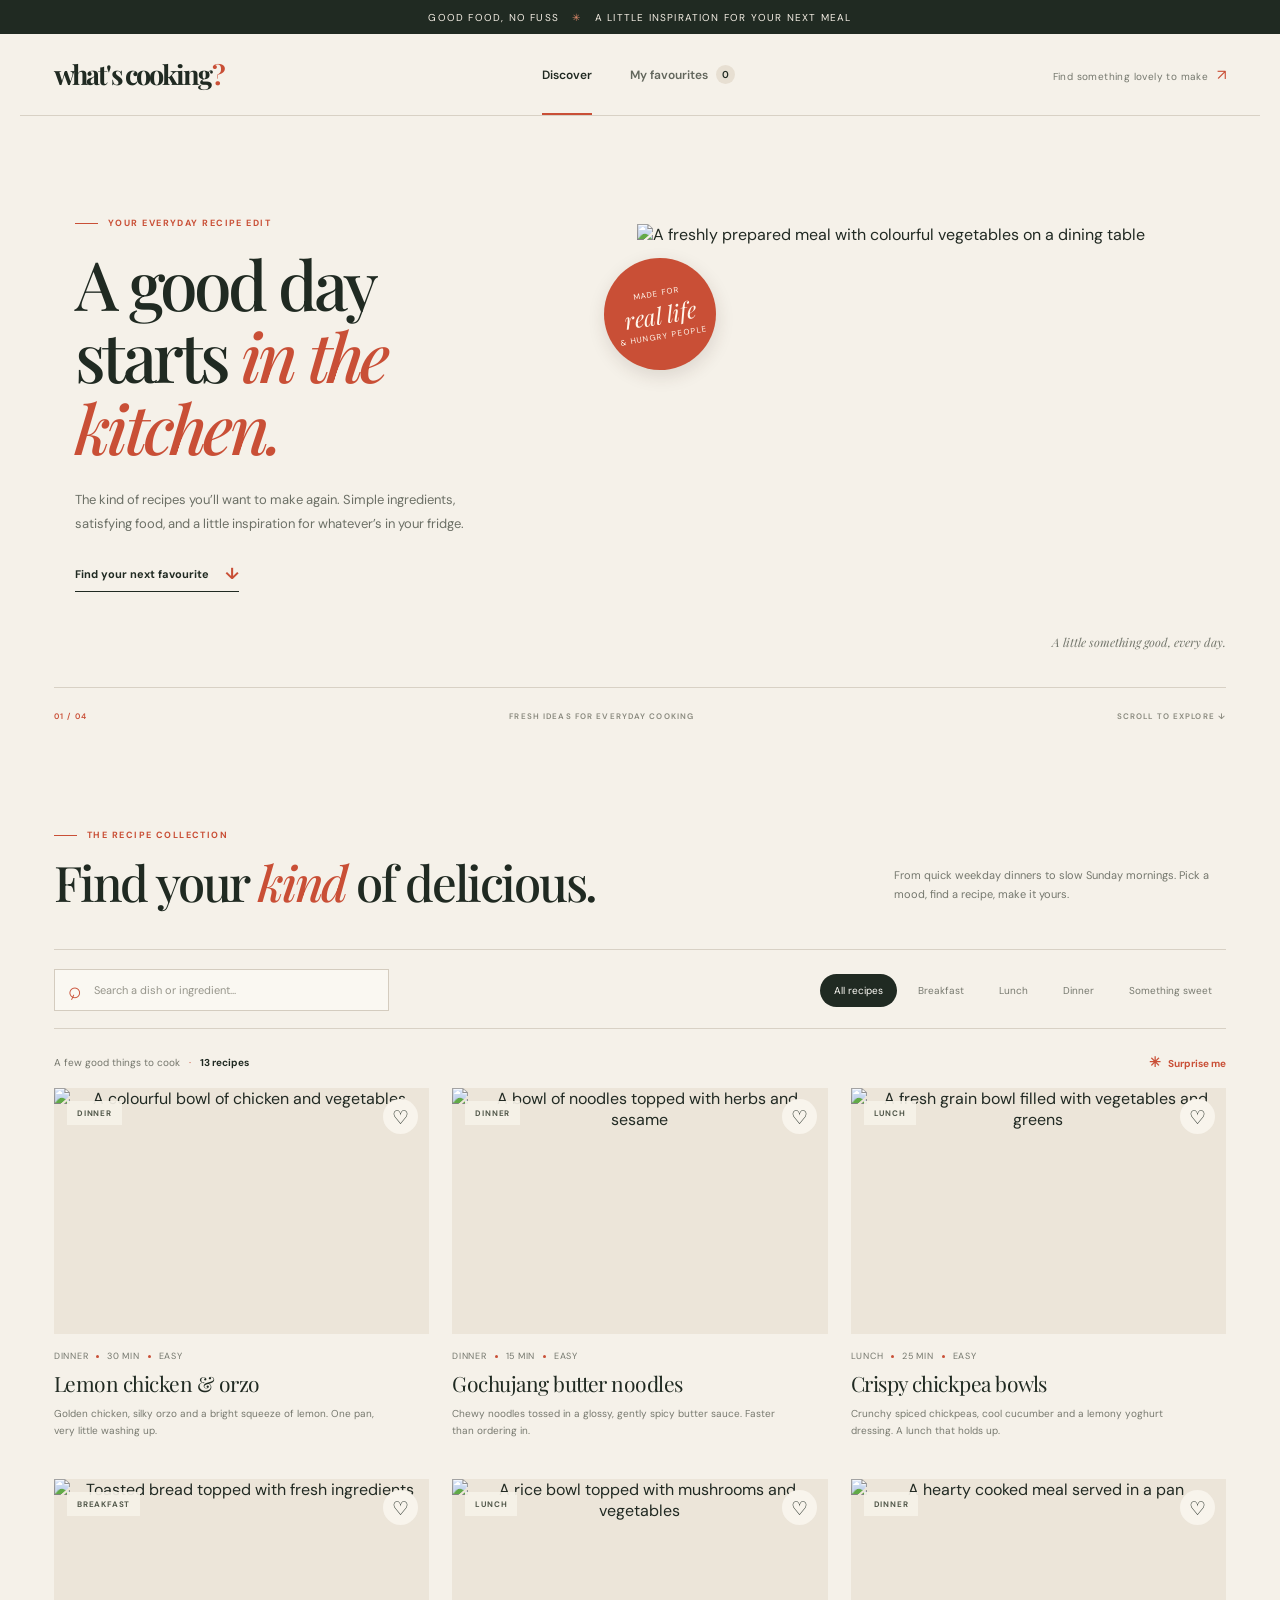
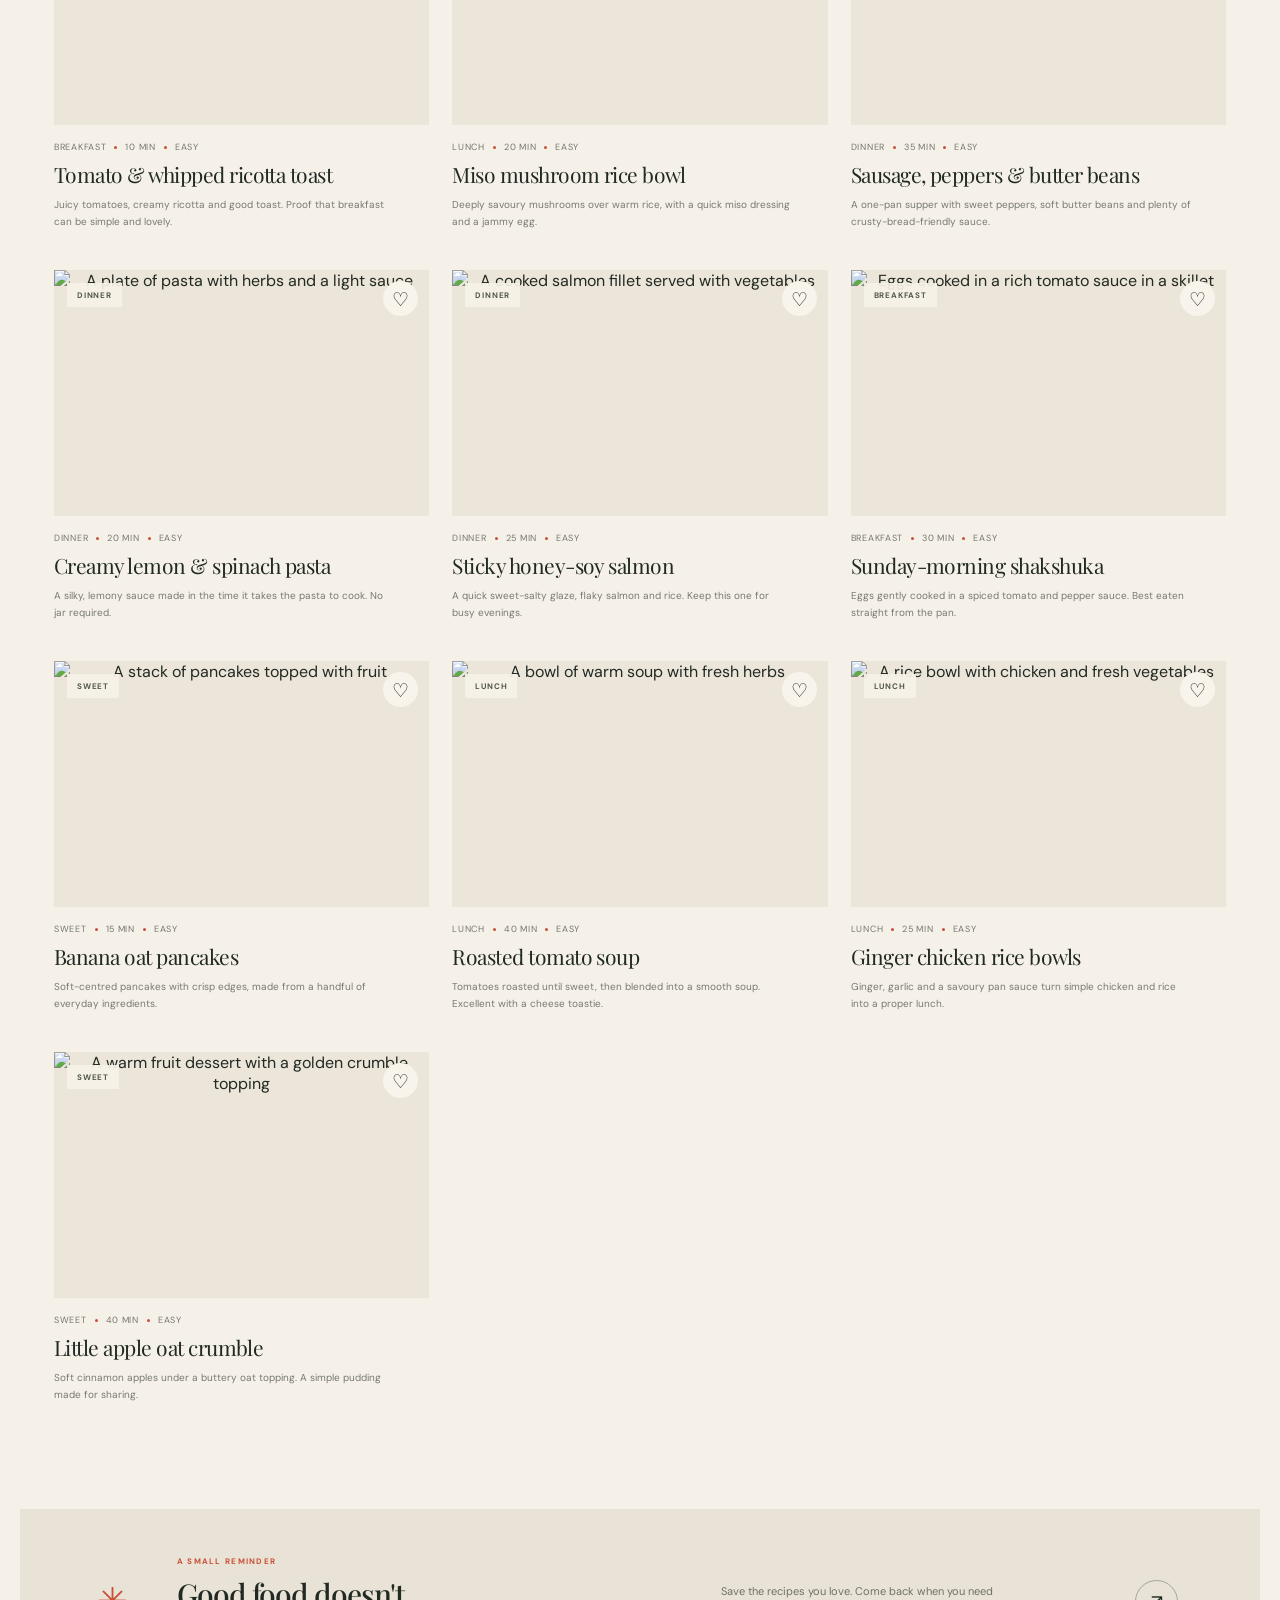
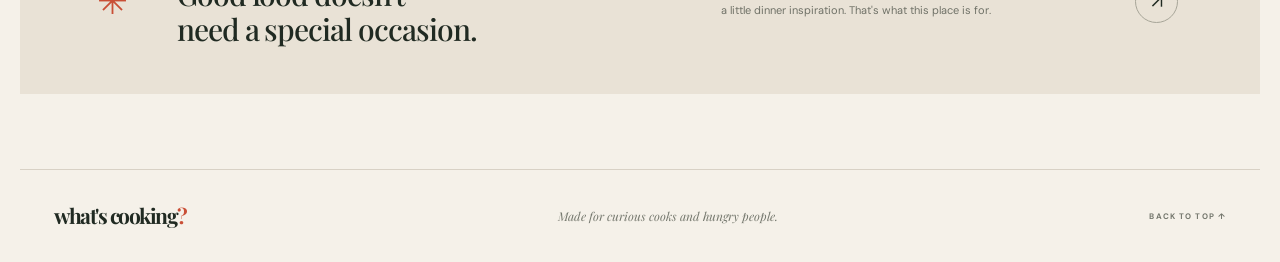
==== commit 19f50614: "Add files via upload" ====
--- a/index.html
+++ b/index.html
@@ -3,129 +3,111 @@
 <head>
   <meta charset="utf-8">
   <meta name="viewport" content="width=device-width, initial-scale=1">
-  <meta name="theme-color" content="#f4f2ec">
-  <meta name="description" content="Find everyday recipes, save your favourites and follow simple cooking instructions.">
-  <title>What's Cooking? — Recipes</title>
+  <meta name="theme-color" content="#f5f1e9">
+  <meta name="description" content="A good place to find your next favourite thing to cook.">
+  <title>What's Cooking? — Recipes worth keeping</title>
   <link rel="preconnect" href="https://fonts.googleapis.com">
   <link rel="preconnect" href="https://fonts.gstatic.com" crossorigin>
-  <link href="https://fonts.googleapis.com/css2?family=Newsreader:opsz,wght@6..72,500;6..72,600;6..72,650;6..72,700&family=Source+Sans+3:wght@400;500;600;700&display=swap" rel="stylesheet">
-  <link rel="stylesheet" href="./styles.css?v=4">
-  <script src="./recipes.js?v=4" defer></script>
-  <script src="./app.js?v=4" defer></script>
+  <link href="https://fonts.googleapis.com/css2?family=DM+Sans:wght@400;500;600;700&family=Playfair+Display:wght@500;600;700&display=swap" rel="stylesheet">
+  <link rel="stylesheet" href="styles.css">
+  <script src="app.js" defer></script>
 </head>
 <body>
   <a class="skip-link" href="#main-content">Skip to content</a>
+
+  <div class="announcement-bar">
+    <p>Good food, no fuss <span aria-hidden="true">✳</span> A little inspiration for your next meal</p>
+  </div>
+
   <header class="site-header">
     <a class="wordmark" href="#discover" aria-label="What's Cooking? home">what's cooking<span>?</span></a>
     <nav class="main-nav" aria-label="Main navigation">
-      <a class="nav-link is-active" href="#discover" data-view-link="discover" aria-current="page">Recipes</a>
-      <a class="nav-link" href="#saved" data-view-link="saved">Favourites <span id="favourite-count" class="nav-count">0</span></a>
+      <a class="nav-link is-active" href="#discover" data-view-link="discover">Discover</a>
+      <a class="nav-link saved-nav" href="#saved" data-view-link="saved">My favourites <span id="favourite-count" class="nav-count">0</span></a>
     </nav>
+    <a class="header-note" href="#discover">Find something lovely to make <span aria-hidden="true">↗</span></a>
   </header>
 
   <main id="main-content">
     <section class="hero" id="discover" aria-labelledby="hero-title">
       <div class="hero-copy">
-        <h1 id="hero-title">Hungry? <em>Do it yourself. Do it right.</em></h1>
-        <p class="hero-description">Find something good to cook.</p>
-        <a class="primary-link" href="#recipe-grid">Browse recipes <span aria-hidden="true">→</span></a>
+        <p class="eyebrow"><span class="eyebrow-line"></span> YOUR EVERYDAY RECIPE EDIT</p>
+        <h1 id="hero-title">A good day<br>starts <em>in the kitchen.</em></h1>
+        <p class="hero-description">The kind of recipes you’ll want to make again. Simple ingredients, satisfying food, and a little inspiration for whatever’s in your fridge.</p>
+        <a class="text-link" href="#recipe-grid">Find your next favourite <span aria-hidden="true">↓</span></a>
       </div>
       <div class="hero-visual">
-        <img src="https://images.unsplash.com/photo-1476224203421-9ac39bcb3327?auto=format&fit=crop&w=1400&q=85" alt="A freshly prepared meal with vegetables and herbs" fetchpriority="high">
+        <img src="https://images.unsplash.com/photo-1476224203421-9ac39bcb3327?auto=format&fit=crop&w=1400&q=85" alt="A freshly prepared meal with colourful vegetables on a dining table" fetchpriority="high">
+        <div class="hero-stamp" aria-label="Made for real life">
+          <span class="stamp-top">MADE FOR</span>
+          <span class="stamp-main">real life</span>
+          <span class="stamp-bottom">& hungry people</span>
+        </div>
+        <p class="image-caption">A little something good, every day.</p>
       </div>
-    </section>
-
-    <section class="recent-section" id="recent-section" aria-labelledby="recent-heading" hidden>
-      <div class="simple-section-heading"><h2 id="recent-heading">Recently viewed</h2></div>
-      <div class="recent-grid" id="recent-list"></div>
+      <div class="hero-bottom-rule"><span>01 / 04</span><span>FRESH IDEAS FOR EVERYDAY COOKING</span><span>SCROLL TO EXPLORE ↓</span></div>
     </section>
 
     <section class="catalog-section" id="recipe-grid" aria-labelledby="catalog-heading">
-      <div class="catalog-heading-row">
+      <div class="section-heading">
         <div>
-          <h2 id="catalog-heading">All recipes</h2>
-          <p id="catalog-intro">Find something to make today.</p>
+          <p class="eyebrow" id="catalog-kicker"><span class="eyebrow-line"></span> THE RECIPE COLLECTION</p>
+          <h2 id="catalog-heading">Find your <em>kind</em> of delicious.</h2>
         </div>
-        <p class="recipe-total" id="recipe-total">33 recipes</p>
+        <p class="section-aside" id="catalog-intro">From quick weekday dinners to slow Sunday mornings. Pick a mood, find a recipe, make it yours.</p>
       </div>
 
       <div class="catalog-tools">
         <form class="search-form" id="search-form" role="search">
           <label class="sr-only" for="recipe-search">Search recipes or ingredients</label>
           <span class="search-icon" aria-hidden="true">⌕</span>
-          <input id="recipe-search" type="search" placeholder="Search recipes or ingredients" autocomplete="off">
+          <input id="recipe-search" type="search" placeholder="Search a dish or ingredient..." autocomplete="off">
           <button class="search-clear" id="clear-search" type="button" aria-label="Clear search" hidden>×</button>
         </form>
         <div class="category-filters" role="group" aria-label="Filter recipes by category">
-          <button class="filter-chip is-selected" type="button" data-category="All" aria-pressed="true">All</button>
+          <button class="filter-chip is-selected" type="button" data-category="All" aria-pressed="true">All recipes</button>
           <button class="filter-chip" type="button" data-category="Breakfast" aria-pressed="false">Breakfast</button>
           <button class="filter-chip" type="button" data-category="Lunch" aria-pressed="false">Lunch</button>
           <button class="filter-chip" type="button" data-category="Dinner" aria-pressed="false">Dinner</button>
-          <button class="filter-chip" type="button" data-category="Dessert" aria-pressed="false">Dessert</button>
+          <button class="filter-chip" type="button" data-category="Sweet" aria-pressed="false">Something sweet</button>
         </div>
       </div>
 
-      <div class="advanced-filters" id="advanced-filters" aria-label="More recipe filters">
-        <label class="filter-field" for="time-filter"><span>Cooking time</span>
-          <span class="select-wrap"><select id="time-filter">
-            <option value="any">Any time</option>
-            <option value="under20">Under 20 minutes</option>
-            <option value="20to40">20–40 minutes</option>
-            <option value="over40">Over 40 minutes</option>
-          </select></span>
-        </label>
-        <label class="filter-field" for="difficulty-filter"><span>Difficulty</span>
-          <span class="select-wrap"><select id="difficulty-filter">
-            <option value="any">Any level</option>
-            <option value="Easy">Easy</option>
-            <option value="Medium">Medium</option>
-          </select></span>
-        </label>
-        <label class="filter-field" for="diet-filter"><span>Food preference</span>
-          <span class="select-wrap"><select id="diet-filter">
-            <option value="any">Any preference</option>
-            <option value="vegetarian">Vegetarian · 22 recipes</option>
-            <option value="vegan">Vegan · 3 recipes</option>
-            <option value="pescatarian">Pescatarian · 26 recipes</option>
-            <option value="seafood">Fish &amp; seafood · 4 recipes</option>
-            <option value="meat">Meat &amp; poultry · 7 recipes</option>
-          </select></span>
-        </label>
-        <label class="filter-field" for="sort-filter"><span>Sort by</span>
-          <span class="select-wrap"><select id="sort-filter">
-            <option value="featured">Recommended</option>
-            <option value="quickest">Quickest first</option>
-            <option value="longest">Longest first</option>
-            <option value="az">Name: A to Z</option>
-          </select></span>
-        </label>
+      <div class="results-line">
+        <p id="results-label" aria-live="polite">A few good things to cook <span>·</span> <strong>13 recipes</strong></p>
+        <button class="surprise-button" type="button" id="surprise-button"><span aria-hidden="true">✳</span> Surprise me</button>
       </div>
 
-      <div class="results-line">
-        <p id="results-label" aria-live="polite">33 recipes</p>
-        <button class="reset-button" type="button" id="reset-filters">Clear filters</button>
-      </div>
       <div class="recipe-grid" id="recipe-list" aria-live="polite"></div>
       <div class="empty-state" id="empty-state" hidden>
-        <h3 id="empty-title">No recipes found</h3>
-        <p id="empty-description">Try changing your search or filters.</p>
-        <button type="button" class="button button-dark" id="reset-empty">Clear filters</button>
+        <span class="empty-sparkle" aria-hidden="true">✳</span>
+        <h3 id="empty-title">Nothing on the menu just yet.</h3>
+        <p id="empty-description">Try another search or choose a different category.</p>
+        <button type="button" class="button button-dark" id="reset-filters">Show all recipes</button>
       </div>
-      <p class="load-error" id="load-error" role="alert" hidden>Recipes could not be loaded. Check that <code>recipes.js</code> is in the same folder as <code>index.html</code>.</p>
+    </section>
+
+    <section class="newsletter-band" aria-label="Cooking inspiration">
+      <div class="newsletter-mark" aria-hidden="true">✳</div>
+      <div>
+        <p class="eyebrow">A SMALL REMINDER</p>
+        <h2>Good food doesn't<br>need a special occasion.</h2>
+      </div>
+      <p class="newsletter-copy">Save the recipes you love. Come back when you need a little dinner inspiration. That's what this place is for.</p>
+      <a class="round-arrow" href="#saved" aria-label="Go to my favourites">↗</a>
     </section>
   </main>
 
   <footer class="site-footer">
     <a class="wordmark footer-wordmark" href="#discover">what's cooking<span>?</span></a>
-    <p>© <span id="current-year"></span> What's Cooking?</p>
-    <a href="#discover" class="back-top">Back to top ↑</a>
+    <p>Made for curious cooks and hungry people.</p>
+    <a href="#discover" class="back-top">BACK TO TOP ↑</a>
   </footer>
 
   <dialog class="recipe-dialog" id="recipe-dialog" aria-labelledby="dialog-title">
     <div class="dialog-shell">
       <button class="dialog-close" type="button" id="close-dialog" aria-label="Close recipe">×</button>
       <div id="recipe-detail"></div>
-      <p class="action-status" id="action-status" role="status" aria-live="polite"></p>
     </div>
   </dialog>
 </body>
--- a/styles.css
+++ b/styles.css
@@ -1,221 +1,210 @@
-/* What's Cooking? — editorial recipe catalogue */
 :root {
-  --paper: #f4f2ec;
-  --paper-deep: #e8e4d9;
-  --surface: #fffefa;
-  --ink: #292a24;
-  --muted: #77766d;
-  --line: #dedacf;
-  --accent: #ae5039;
-  --accent-dark: #913d2b;
-  --green: #68745b;
-  --serif: "Newsreader", Georgia, serif;
-  --sans: "Source Sans 3", "Segoe UI", Arial, sans-serif;
-  --content: 1260px;
-}
+  --paper: #f5f1e9;
+  --paper-deep: #ece5d9;
+  --ink: #202a22;
+  --muted: #74776d;
+  --line: #d8d1c5;
+  --tomato: #c94f36;
+  --olive: #69745a;
+  --white: #fffdf8;
+  --serif: "Playfair Display", Georgia, serif;
+  --sans: "DM Sans", Arial, sans-serif;
+  --content: 1240px;
+}
+
 * { box-sizing: border-box; }
-html { scroll-behavior: smooth; scroll-padding-top: 90px; }
+html { scroll-behavior: smooth; scroll-padding-top: 92px; }
 body { margin: 0; background: var(--paper); color: var(--ink); font-family: var(--sans); -webkit-font-smoothing: antialiased; }
-button, input, select { font: inherit; }
+button, input { font: inherit; }
 button, a { -webkit-tap-highlight-color: transparent; }
 a { color: inherit; text-decoration: none; }
 button { color: inherit; }
-[hidden] { display: none !important; }
-:focus-visible { outline: 3px solid var(--accent); outline-offset: 3px; }
-::selection { background: #d9b7a9; color: var(--ink); }
+:focus-visible { outline: 3px solid var(--tomato); outline-offset: 3px; }
+::selection { background: #e9b5a5; color: var(--ink); }
 .sr-only { position: absolute; width: 1px; height: 1px; padding: 0; margin: -1px; overflow: hidden; clip: rect(0,0,0,0); white-space: nowrap; border: 0; }
 .skip-link { position: fixed; top: 10px; left: 10px; z-index: 1000; padding: 12px 16px; background: var(--ink); color: white; transform: translateY(-150%); }
 .skip-link:focus { transform: translateY(0); }
-.site-header { max-width: var(--content); height: 78px; margin: 0 auto; padding: 0 34px; display: flex; justify-content: space-between; align-items: center; border-bottom: 1px solid var(--line); }
-.wordmark { font-family: var(--sans); font-size: 25px; line-height: 1; font-weight: 700; letter-spacing: -1.35px; white-space: nowrap; }
-.wordmark span { color: var(--accent); }
-.main-nav { display: flex; align-items: center; gap: 34px; height: 100%; }
-.nav-link { display: inline-flex; align-items: center; gap: 8px; height: 100%; position: relative; color: var(--muted); font-size: 14px; font-weight: 600; }
+
+.announcement-bar { height: 34px; display: flex; align-items: center; justify-content: center; background: var(--ink); color: #f4eee4; }
+.announcement-bar p { margin: 0; font-size: 10px; letter-spacing: .12em; text-transform: uppercase; }
+.announcement-bar span { color: #e18b6c; padding: 0 9px; }
+.site-header { max-width: var(--content); margin: auto; height: 82px; padding: 0 34px; display: flex; align-items: center; justify-content: space-between; border-bottom: 1px solid var(--line); }
+.wordmark { font-family: var(--serif); font-size: 27px; line-height: 1; font-weight: 700; letter-spacing: -.07em; white-space: nowrap; }
+.wordmark span { color: var(--tomato); }
+.main-nav { display: flex; align-items: center; gap: 38px; height: 100%; }
+.nav-link { display: inline-flex; align-items: center; gap: 8px; height: 100%; position: relative; color: #62665c; font-size: 12px; font-weight: 600; transition: color .2s; }
 .nav-link:hover, .nav-link.is-active { color: var(--ink); }
-.nav-link.is-active::after { content: ""; position: absolute; height: 2px; background: var(--accent); bottom: 0; left: 0; right: 0; }
-.nav-count { display: inline-grid; place-items: center; min-width: 20px; height: 20px; padding: 0 5px; border-radius: 50%; background: #e4e0d6; color: var(--ink); font-size: 11px; }
-.hero { max-width: var(--content); min-height: 438px; margin: 0 auto; padding: 46px 34px 48px; display: grid; grid-template-columns: .88fr 1.12fr; gap: 6%; align-items: center; }
-.hero-copy { padding: 8px 0 12px 3.5%; }
-.hero h1 { max-width: 510px; margin: 0; font-family: var(--serif); font-size: clamp(45px, 5vw, 67px); line-height: 1.05; font-weight: 600; letter-spacing: -.035em; }
-.hero h1 em { display: block; margin-top: 5px; color: var(--accent); font-style: normal; font-weight: 500; }
-.hero-description { max-width: 345px; margin: 19px 0 24px; color: var(--muted); font-size: 16px; line-height: 1.55; }
-.primary-link { display: inline-flex; align-items: center; gap: 18px; padding: 12px 16px; background: var(--ink); color: var(--surface); font-size: 14px; font-weight: 600; transition: background .2s; }
-.primary-link:hover { background: var(--accent-dark); }
-.primary-link span { font-size: 18px; line-height: 1; }
-.hero-visual { height: 355px; min-width: 0; overflow: hidden; background: var(--paper-deep); }
-.hero-visual img { display: block; width: 100%; height: 100%; object-fit: cover; }
-.recent-section, .catalog-section { max-width: var(--content); margin: 0 auto; padding-left: 34px; padding-right: 34px; }
-.recent-section { padding-top: 12px; padding-bottom: 35px; }
-.simple-section-heading { display: flex; align-items: baseline; justify-content: space-between; margin-bottom: 17px; }
-.simple-section-heading h2, .catalog-heading-row h2 { margin: 0; font-family: var(--serif); font-size: 31px; font-weight: 600; letter-spacing: -.025em; }
-.recent-grid { display: grid; grid-template-columns: repeat(4, minmax(0, 1fr)); gap: 18px; }
-.recent-grid .recipe-card .card-image-wrap { height: 145px; }
-.recent-grid .card-description { display: none; }
-.recent-grid .card-meta { margin-top: 10px; }
-.catalog-section { padding-top: 56px; padding-bottom: 88px; }
-.catalog-heading-row { display: flex; justify-content: space-between; align-items: end; gap: 20px; margin-bottom: 24px; }
-.catalog-heading-row h2 { font-size: 40px; }
-.catalog-heading-row p { margin: 8px 0 0; color: var(--muted); font-size: 15px; }
-.recipe-total { white-space: nowrap; font-weight: 600; }
-.catalog-tools { padding: 17px 0 16px; display: flex; align-items: center; justify-content: space-between; gap: 24px; border-top: 1px solid var(--line); border-bottom: 1px solid var(--line); }
-.search-form { width: min(365px, 100%); height: 46px; display: flex; align-items: center; gap: 11px; padding: 0 13px; border: 1px solid #d3cec2; border-radius: 3px; background: var(--surface); transition: border-color .18s, box-shadow .18s; }
-.search-form:focus-within { border-color: var(--accent); box-shadow: 0 0 0 3px #ae503914; }
-.search-icon { color: var(--accent); font-family: Georgia, serif; font-size: 22px; line-height: 1; }
-.search-form input { min-width: 0; width: 100%; border: 0; outline: 0; background: transparent; color: var(--ink); font-size: 14px; }
-.search-form input::placeholder { color: #928e83; }
-.search-clear { padding: 0 2px; border: 0; background: transparent; color: var(--muted); font-size: 21px; cursor: pointer; }
-.category-filters { display: flex; align-items: center; justify-content: flex-end; flex-wrap: wrap; gap: 6px; }
-.filter-chip { min-height: 36px; padding: 8px 13px; border: 1px solid transparent; border-radius: 2px; background: transparent; color: var(--muted); font-size: 13px; font-weight: 600; cursor: pointer; transition: background .18s, border-color .18s, color .18s; }
-.filter-chip:hover { border-color: #c9c2b5; color: var(--ink); }
-.filter-chip.is-selected { border-color: var(--ink); background: var(--ink); color: var(--surface); }
-.advanced-filters { display: grid; grid-template-columns: repeat(4, minmax(0, 1fr)); gap: 14px; padding: 17px 0 15px; border-bottom: 1px solid var(--line); }
-.filter-field { display: grid; gap: 7px; min-width: 0; color: #66655d; font-size: 12px; font-weight: 600; }
-.select-wrap { position: relative; display: block; }
-.select-wrap::after { content: ""; position: absolute; top: 50%; right: 13px; width: 8px; height: 8px; border-right: 1.5px solid #77766d; border-bottom: 1.5px solid #77766d; transform: translateY(-70%) rotate(45deg); pointer-events: none; }
-.filter-field select { appearance: none; -webkit-appearance: none; width: 100%; min-height: 43px; padding: 0 37px 0 12px; border: 1px solid #d4cfc3; border-radius: 3px; background: var(--surface); color: var(--ink); font-size: 13px; cursor: pointer; transition: border-color .18s, box-shadow .18s; }
-.filter-field select:hover { border-color: #aaa393; }
-.filter-field select:focus-visible { outline: 0; border-color: var(--accent); box-shadow: 0 0 0 3px #ae503914; }
-.results-line { display: flex; align-items: center; justify-content: space-between; padding: 19px 0 16px; }
-.results-line p { margin: 0; color: var(--muted); font-size: 13px; }
-.reset-button { border: 0; padding: 5px 0; background: transparent; color: var(--accent-dark); font-size: 13px; font-weight: 600; cursor: pointer; }
-.reset-button:hover { text-decoration: underline; }
-.recipe-grid { display: grid; grid-template-columns: repeat(3, minmax(0, 1fr)); gap: 35px 22px; }
+.nav-link.is-active::after { content: ""; position: absolute; height: 2px; background: var(--tomato); bottom: 0; left: 0; right: 0; }
+.nav-count { display: inline-grid; place-items: center; min-width: 19px; height: 19px; padding: 0 5px; border-radius: 50px; background: #e7dfd2; color: var(--ink); font-size: 10px; }
+.header-note { color: var(--muted); font-size: 10px; letter-spacing: .04em; }
+.header-note span { color: var(--tomato); font-size: 15px; margin-left: 5px; }
+
+.hero { max-width: var(--content); min-height: 525px; margin: auto; padding: 54px 34px 0; display: grid; grid-template-columns: .92fr 1.08fr; column-gap: 7%; position: relative; }
+.hero-copy { padding: 47px 0 95px 4.2%; align-self: center; }
+.eyebrow { margin: 0 0 19px; display: flex; align-items: center; gap: 10px; color: var(--tomato); font-size: 9px; font-weight: 700; letter-spacing: .16em; text-transform: uppercase; }
+.eyebrow-line { display: inline-block; width: 23px; height: 1px; background: var(--tomato); }
+h1, h2, h3, p { overflow-wrap: break-word; }
+.hero h1 { max-width: 550px; margin: 0; font-family: var(--serif); font-size: clamp(48px, 5.3vw, 73px); line-height: 1.06; font-weight: 500; letter-spacing: -.055em; }
+.hero h1 em, .section-heading h2 em { color: var(--tomato); font-weight: 500; }
+.hero-description { max-width: 390px; margin: 24px 0 26px; color: #6c7066; font-size: 13px; line-height: 1.85; }
+.text-link { display: inline-flex; align-items: center; gap: 16px; padding-bottom: 7px; border-bottom: 1px solid var(--ink); font-size: 11px; font-weight: 700; }
+.text-link span { color: var(--tomato); font-size: 16px; }
+.hero-visual { min-width: 0; height: 410px; position: relative; align-self: center; }
+.hero-visual > img { width: 100%; height: 100%; object-fit: cover; display: block; filter: saturate(.83); }
+.hero-stamp { position: absolute; width: 112px; height: 112px; left: -33px; top: 34px; display: flex; flex-direction: column; align-items: center; justify-content: center; border-radius: 50%; background: var(--tomato); color: #fff8ed; transform: rotate(-10deg); box-shadow: 0 6px 18px #3e281d22; }
+.stamp-top, .stamp-bottom { font-size: 8px; letter-spacing: .13em; text-transform: uppercase; }
+.stamp-main { margin: 1px 0; font-family: var(--serif); font-size: 23px; font-style: italic; }
+.image-caption { position: absolute; right: 0; bottom: -28px; color: var(--muted); font-family: var(--serif); font-size: 12px; font-style: italic; }
+.hero-bottom-rule { grid-column: 1 / -1; display: flex; justify-content: space-between; padding: 23px 0 17px; border-top: 1px solid var(--line); color: #89897e; font-size: 8px; font-weight: 600; letter-spacing: .14em; }
+.hero-bottom-rule span:first-child { color: var(--tomato); }
+
+.catalog-section { max-width: var(--content); margin: 0 auto; padding: 91px 34px 106px; }
+.section-heading { display: flex; align-items: end; justify-content: space-between; gap: 50px; margin-bottom: 39px; }
+.section-heading .eyebrow { margin-bottom: 14px; }
+.section-heading h2 { margin: 0; font-family: var(--serif); font-size: clamp(34px, 4vw, 49px); line-height: 1.12; font-weight: 500; letter-spacing: -.045em; }
+.section-aside { max-width: 320px; margin: 0 1% 5px 0; color: var(--muted); font-size: 11px; line-height: 1.8; }
+.catalog-tools { padding: 19px 0 17px; display: flex; align-items: center; justify-content: space-between; gap: 24px; border-top: 1px solid var(--line); border-bottom: 1px solid var(--line); }
+.search-form { width: min(335px, 100%); height: 42px; display: flex; align-items: center; gap: 11px; padding: 0 12px; border: 1px solid #d4ccbf; background: #faf8f2; }
+.search-icon { font-family: Georgia, serif; color: var(--tomato); font-size: 23px; line-height: 1; transform: rotate(-20deg); }
+.search-form input { min-width: 0; width: 100%; border: 0; outline: 0; background: transparent; color: var(--ink); font-size: 11px; }
+.search-form input::placeholder { color: #96958b; }
+.search-clear { padding: 0 2px; border: 0; background: transparent; color: var(--muted); font-size: 20px; cursor: pointer; }
+.category-filters { display: flex; align-items: center; justify-content: flex-end; flex-wrap: wrap; gap: 7px; }
+.filter-chip { padding: 9px 13px; border: 1px solid transparent; border-radius: 30px; background: transparent; color: #77796f; font-size: 10px; cursor: pointer; transition: all .18s ease; }
+.filter-chip:hover { border-color: #cfc5b7; color: var(--ink); }
+.filter-chip.is-selected { background: var(--ink); color: var(--white); }
+.results-line { display: flex; align-items: center; justify-content: space-between; padding: 24px 0 17px; }
+.results-line p { margin: 0; color: #74766c; font-size: 10px; }
+.results-line p span { padding: 0 6px; color: var(--tomato); }
+.results-line strong { color: var(--ink); font-weight: 700; }
+.surprise-button { padding: 0; border: 0; background: transparent; color: var(--tomato); font-size: 10px; font-weight: 700; cursor: pointer; }
+.surprise-button span { margin-right: 5px; font-size: 14px; }
+.recipe-grid { display: grid; grid-template-columns: repeat(3, minmax(0, 1fr)); gap: 40px 23px; }
 .recipe-card { min-width: 0; }
-.card-image-wrap { height: 242px; position: relative; overflow: hidden; background: var(--paper-deep); }
+.card-image-wrap { position: relative; height: 246px; overflow: hidden; background: var(--paper-deep); }
 .card-image-button { display: block; width: 100%; height: 100%; padding: 0; border: 0; background: transparent; cursor: pointer; overflow: hidden; }
-.card-image-button img { display: block; width: 100%; height: 100%; object-fit: cover; transition: transform .4s ease; }
-.recipe-card:hover .card-image-button img { transform: scale(1.035); }
-.card-tag { position: absolute; left: 12px; top: 12px; padding: 6px 9px; background: #fffefaed; color: #45463d; font-size: 11px; font-weight: 600; pointer-events: none; }
-.favourite-button { position: absolute; top: 10px; right: 10px; width: 37px; height: 37px; display: grid; place-items: center; border: 0; border-radius: 50%; background: var(--surface); color: var(--ink); font-size: 21px; cursor: pointer; transition: color .18s, transform .18s; }
-.favourite-button:hover { transform: scale(1.07); }
-.favourite-button.is-saved { color: var(--accent); }
-.card-meta { display: flex; align-items: center; gap: 8px; margin: 13px 0 7px; color: var(--muted); font-size: 11px; font-weight: 600; }
-.card-meta .meta-dot { width: 3px; height: 3px; border-radius: 50%; background: var(--accent); }
-.card-title-button { display: inline; padding: 0; border: 0; background: transparent; text-align: left; font-family: var(--serif); font-size: 22px; line-height: 1.25; font-weight: 600; letter-spacing: -.02em; cursor: pointer; }
-.card-title-button:hover { color: var(--accent-dark); }
-.card-description { max-width: 360px; margin: 7px 0 0; color: var(--muted); font-size: 13px; line-height: 1.55; }
-.empty-state { padding: 70px 20px; text-align: center; }
-.empty-state h3 { margin: 0 0 8px; font-family: var(--serif); font-size: 28px; font-weight: 600; }
-.empty-state p { margin: 0 0 20px; color: var(--muted); font-size: 14px; }
-.button { padding: 11px 16px; border: 0; cursor: pointer; font-size: 13px; font-weight: 600; }
-.button-dark { background: var(--ink); color: var(--surface); }
-.load-error { padding: 18px; border: 1px solid #bd6048; color: #873d2d; background: #fff7f3; font-size: 14px; }
-.site-footer { max-width: var(--content); min-height: 82px; margin: 0 auto; padding: 20px 34px; display: flex; align-items: center; justify-content: space-between; border-top: 1px solid var(--line); }
+.card-image-button img { display: block; width: 100%; height: 100%; object-fit: cover; filter: saturate(.84); transition: transform .55s cubic-bezier(.2,.7,.2,1), filter .3s; }
+.recipe-card:hover .card-image-button img { transform: scale(1.045); filter: saturate(1); }
+.card-tag { position: absolute; left: 13px; top: 13px; padding: 7px 10px; background: #f7f2e9eb; color: #52584b; font-size: 8px; font-weight: 700; letter-spacing: .1em; text-transform: uppercase; pointer-events: none; }
+.favourite-button { position: absolute; top: 11px; right: 11px; width: 35px; height: 35px; display: grid; place-items: center; border: 0; border-radius: 50%; background: #f8f4ec; color: var(--ink); font-size: 19px; cursor: pointer; transition: color .2s, background .2s, transform .2s; }
+.favourite-button:hover { transform: scale(1.08); }
+.favourite-button.is-saved { color: var(--tomato); }
+.favourite-button span { transform: translateY(1px); }
+.card-meta { display: flex; align-items: center; gap: 8px; margin: 16px 0 8px; color: var(--muted); font-size: 9px; letter-spacing: .08em; text-transform: uppercase; }
+.card-meta .meta-dot { width: 3px; height: 3px; border-radius: 50%; background: var(--tomato); }
+.card-title-button { display: inline; padding: 0; border: 0; background: transparent; text-align: left; font-family: var(--serif); font-size: 21px; line-height: 1.25; letter-spacing: -.025em; cursor: pointer; }
+.card-title-button:hover { color: var(--tomato); }
+.card-description { max-width: 340px; margin: 8px 0 0; color: #77796f; font-size: 10px; line-height: 1.7; }
+.empty-state { padding: 80px 20px; text-align: center; }
+.empty-sparkle { color: var(--tomato); font-size: 28px; }
+.empty-state h3 { margin: 14px 0 8px; font-family: var(--serif); font-size: 27px; font-weight: 500; }
+.empty-state p { margin: 0 0 22px; color: var(--muted); font-size: 12px; }
+.button { padding: 12px 18px; border: 0; cursor: pointer; font-size: 10px; font-weight: 700; }
+.button-dark { background: var(--ink); color: var(--white); }
+
+.newsletter-band { max-width: var(--content); margin: 0 auto 75px; padding: 47px 6%; display: grid; grid-template-columns: 55px 1.2fr .9fr 48px; align-items: center; gap: 25px; background: #e9e2d6; }
+.newsletter-mark { color: var(--tomato); font-size: 37px; }
+.newsletter-band .eyebrow { margin-bottom: 11px; font-size: 8px; }
+.newsletter-band h2 { margin: 0; font-family: var(--serif); font-size: 30px; line-height: 1.16; font-weight: 500; letter-spacing: -.035em; }
+.newsletter-copy { max-width: 275px; margin: 0; color: #6f7167; font-size: 11px; line-height: 1.8; }
+.round-arrow { width: 43px; height: 43px; display: grid; place-items: center; border: 1px solid #a7a598; border-radius: 50%; font-size: 19px; transition: background .2s, color .2s; }
+.round-arrow:hover { background: var(--ink); color: var(--white); }
+.site-footer { max-width: var(--content); min-height: 93px; margin: 0 auto; padding: 22px 34px; display: flex; align-items: center; justify-content: space-between; border-top: 1px solid var(--line); }
 .footer-wordmark { font-size: 21px; }
-.site-footer p { margin: 0; color: var(--muted); font-size: 13px; }
-.back-top { color: var(--muted); font-size: 12px; font-weight: 600; }
-.back-top:hover { color: var(--accent); }
-.recipe-dialog { width: min(980px, calc(100% - 28px)); max-width: none; max-height: min(92vh, 920px); padding: 0; border: 0; background: var(--surface); color: var(--ink); box-shadow: 0 22px 75px #18191355; }
-.recipe-dialog::backdrop { background: #25251fd1; }
-.dialog-shell { position: relative; max-height: min(92vh, 920px); overflow-y: auto; }
-.dialog-close { position: sticky; z-index: 5; top: 12px; float: right; width: 38px; height: 38px; margin: 12px 12px -50px 0; border: 0; border-radius: 50%; background: var(--surface); color: var(--ink); font-size: 24px; line-height: 1; cursor: pointer; box-shadow: 0 1px 8px #16161324; }
-.detail-hero { display: grid; grid-template-columns: 1fr 1fr; min-height: 315px; background: var(--paper); }
-.detail-hero-image { display: block; width: 100%; height: 100%; min-height: 315px; object-fit: cover; }
-.detail-intro { align-self: center; padding: 48px 40px 36px; }
-.detail-category { margin: 0 0 12px; color: var(--green); font-size: 13px; font-weight: 600; }
-.detail-intro h2 { margin: 0; font-family: var(--serif); font-size: clamp(30px, 4vw, 44px); line-height: 1.12; font-weight: 600; letter-spacing: -.03em; }
-.detail-description { margin: 14px 0 20px; color: var(--muted); font-size: 14px; line-height: 1.7; }
-.detail-meta { display: flex; flex-wrap: wrap; gap: 13px; color: #65645c; font-size: 12px; font-weight: 600; }
-.detail-meta span + span::before { content: "·"; margin-right: 13px; color: var(--accent); }
-.detail-actions { display: flex; flex-wrap: wrap; gap: 8px; margin-top: 24px; }
-.detail-action { min-height: 38px; padding: 8px 12px; border: 1px solid #c9c3b8; background: transparent; color: var(--ink); font-size: 12px; font-weight: 600; cursor: pointer; }
-.detail-action:hover { border-color: var(--accent); color: var(--accent-dark); }
-.detail-action.primary { border-color: var(--ink); background: var(--ink); color: var(--surface); }
-.detail-action.primary.is-saved { border-color: var(--accent); background: var(--accent); }
-.detail-body { display: grid; grid-template-columns: .8fr 1.2fr; gap: 48px; padding: 36px 44px 42px; }
-.detail-body h3 { margin: 0 0 16px; font-family: var(--serif); font-size: 25px; font-weight: 600; letter-spacing: -.02em; }
-.servings-control { display: flex; align-items: center; justify-content: space-between; margin: -2px 0 13px; padding-bottom: 13px; border-bottom: 1px solid var(--line); color: var(--muted); font-size: 13px; }
+.site-footer p { margin: 0; color: var(--muted); font-family: var(--serif); font-size: 12px; font-style: italic; }
+.back-top { color: var(--muted); font-size: 8px; font-weight: 700; letter-spacing: .14em; }
+
+.recipe-dialog { width: min(920px, calc(100% - 28px)); max-width: none; max-height: min(92vh, 900px); padding: 0; border: 0; background: var(--paper); color: var(--ink); box-shadow: 0 25px 100px #161b1680; }
+.recipe-dialog::backdrop { background: #1d241ed1; backdrop-filter: blur(3px); }
+.dialog-shell { position: relative; max-height: min(92vh, 900px); overflow-y: auto; }
+.dialog-close { position: sticky; z-index: 5; top: 13px; float: right; width: 39px; height: 39px; margin: 13px 13px -52px 0; border: 0; border-radius: 50%; background: var(--paper); color: var(--ink); font-size: 25px; line-height: 1; cursor: pointer; box-shadow: 0 2px 12px #151b1820; }
+.detail-hero { display: grid; grid-template-columns: 1fr 1fr; min-height: 320px; }
+.detail-hero-image { min-height: 320px; width: 100%; height: 100%; object-fit: cover; }
+.detail-intro { padding: 55px 42px 35px; align-self: center; }
+.detail-intro .eyebrow { margin-bottom: 15px; }
+.detail-intro h2 { margin: 0; font-family: var(--serif); font-size: clamp(30px, 4vw, 45px); line-height: 1.08; font-weight: 500; letter-spacing: -.04em; }
+.detail-description { margin: 15px 0 23px; color: var(--muted); font-size: 12px; line-height: 1.8; }
+.detail-meta { display: flex; flex-wrap: wrap; gap: 16px; color: #666b60; font-size: 9px; font-weight: 700; letter-spacing: .08em; text-transform: uppercase; }
+.detail-meta span::before { content: "·"; margin-right: 7px; color: var(--tomato); }
+.detail-body { display: grid; grid-template-columns: .78fr 1.22fr; gap: 55px; padding: 38px 50px 55px; }
+.detail-body h3 { margin: 0 0 20px; font-family: var(--serif); font-size: 25px; font-weight: 500; letter-spacing: -.03em; }
+.servings-control { display: flex; align-items: center; justify-content: space-between; margin: -4px 0 17px; padding-bottom: 15px; border-bottom: 1px solid var(--line); color: var(--muted); font-size: 10px; }
 .servings-buttons { display: flex; align-items: center; gap: 10px; }
-.servings-buttons button { width: 29px; height: 29px; border: 1px solid var(--line); background: transparent; cursor: pointer; }
-.servings-buttons button:disabled { opacity: .4; cursor: not-allowed; }
-.servings-buttons strong { min-width: 14px; text-align: center; }
+.servings-buttons button { width: 25px; height: 25px; border: 1px solid var(--line); background: transparent; cursor: pointer; }
+.servings-buttons strong { min-width: 12px; color: var(--ink); text-align: center; }
 .ingredient-list { margin: 0; padding: 0; list-style: none; }
-.ingredient-list li { padding: 9px 0; border-bottom: 1px solid #e6e0d5; color: #4e4d45; font-size: 14px; line-height: 1.45; }
-.ingredient-label { display: flex; align-items: flex-start; gap: 10px; cursor: pointer; }
-.ingredient-check { width: 16px; height: 16px; flex: 0 0 16px; margin: 1px 0 0; accent-color: var(--green); }
-.ingredient-check:checked + span { color: #89867d; text-decoration: line-through; }
+.ingredient-list li { display: flex; align-items: flex-start; gap: 10px; padding: 11px 0; border-bottom: 1px solid #e2dbd0; color: #53594f; font-size: 11px; line-height: 1.5; }
+.ingredient-list li::before { content: ""; width: 6px; height: 6px; flex: 0 0 6px; margin-top: 5px; border-radius: 50%; background: var(--tomato); }
 .instructions-list { margin: 0; padding: 0; list-style: none; counter-reset: step; }
-.instructions-list li { position: relative; padding: 0 0 19px 40px; color: #55544c; font-size: 14px; line-height: 1.75; counter-increment: step; }
-.instructions-list li::before { content: counter(step); position: absolute; left: 0; top: -2px; width: 25px; height: 25px; display: grid; place-items: center; border: 1px solid #c8c2b7; border-radius: 50%; color: var(--accent-dark); font-size: 11px; font-weight: 700; }
-.cooking-tip { margin: 0 44px 34px; padding: 17px 19px; border-left: 3px solid var(--green); background: var(--paper); }
-.cooking-tip h3 { margin: 0 0 5px; font-family: var(--sans); font-size: 13px; font-weight: 700; }
-.cooking-tip p { margin: 0; color: var(--muted); font-size: 13px; line-height: 1.65; }
-.action-status { min-height: 18px; margin: 0; padding: 0 44px 15px; color: var(--green); font-size: 13px; }
+.instructions-list li { position: relative; padding: 0 0 22px 43px; color: #5e6258; font-size: 11px; line-height: 1.85; counter-increment: step; }
+.instructions-list li::before { content: counter(step, decimal-leading-zero); position: absolute; left: 0; top: -2px; color: var(--tomato); font-family: var(--serif); font-size: 19px; }
+.detail-bottom { padding: 17px 50px 24px; border-top: 1px solid var(--line); display: flex; align-items: center; justify-content: space-between; gap: 20px; }
+.detail-bottom p { margin: 0; color: var(--muted); font-family: var(--serif); font-size: 13px; font-style: italic; }
+.detail-save { padding: 11px 15px; border: 1px solid var(--ink); background: transparent; font-size: 10px; font-weight: 700; cursor: pointer; }
+.detail-save.is-saved { border-color: var(--tomato); color: var(--tomato); }
+
 @media (max-width: 900px) {
-  .hero { min-height: 390px; gap: 5%; }
-  .hero-copy { padding-left: 0; }
-  .hero-visual { height: 310px; }
+  .header-note { display: none; }
+  .hero { column-gap: 4%; grid-template-columns: .9fr 1.1fr; }
+  .hero-copy { padding-left: 1%; }
+  .hero-visual { height: 365px; }
+  .card-image-wrap { height: 210px; }
   .catalog-tools { align-items: flex-start; flex-direction: column; }
   .search-form { width: 100%; }
   .category-filters { justify-content: flex-start; }
-  .recipe-grid { grid-template-columns: repeat(2, minmax(0, 1fr)); }
-  .recent-grid { grid-template-columns: repeat(2, minmax(0, 1fr)); }
+  .newsletter-band { margin-left: 24px; margin-right: 24px; grid-template-columns: 40px 1fr 1fr 42px; gap: 18px; }
 }
 @media (max-width: 650px) {
-  html { scroll-padding-top: 70px; }
-  .site-header { height: 68px; padding: 0 18px; }
+  html { scroll-padding-top: 65px; }
+  .announcement-bar { height: 30px; }
+  .announcement-bar p { font-size: 8px; }
+  .site-header { height: 66px; padding: 0 19px; }
   .wordmark { font-size: 23px; }
-  .main-nav { gap: 18px; }
-  .nav-link { font-size: 12px; }
-  .hero { display: flex; flex-direction: column; align-items: stretch; gap: 22px; min-height: 0; padding: 35px 18px 27px; }
-  .hero-copy { padding: 0; }
-  .hero h1 { max-width: 440px; font-size: clamp(42px, 11vw, 56px); }
-  .hero-description { margin: 13px 0 17px; font-size: 14px; }
-  .hero-visual { width: 100%; height: 245px; }
-  .recent-section, .catalog-section { padding-left: 18px; padding-right: 18px; }
-  .recent-section { padding-top: 12px; padding-bottom: 27px; }
-  .simple-section-heading h2 { font-size: 26px; }
-  .recent-grid { gap: 22px 12px; }
-  .recent-grid .recipe-card .card-image-wrap { height: 120px; }
-  .catalog-section { padding-top: 40px; padding-bottom: 62px; }
-  .catalog-heading-row { align-items: start; }
-  .catalog-heading-row h2 { font-size: 33px; }
-  .catalog-heading-row p { font-size: 12px; }
-  .recipe-total { font-size: 11px; padding-top: 8px; }
-  .catalog-tools { padding: 13px 0; gap: 12px; }
-  .category-filters { gap: 2px; }
-  .filter-chip { padding: 8px 10px; font-size: 11px; }
-  .advanced-filters { grid-template-columns: repeat(2, minmax(0, 1fr)); gap: 11px; padding: 13px 0; }
-  .filter-field { font-size: 11px; }
-  .filter-field select { min-height: 41px; font-size: 11px; }
-  .results-line { padding: 16px 0 13px; }
-  .recipe-grid { gap: 25px 12px; }
-  .card-image-wrap { height: clamp(130px, 39vw, 195px); }
-  .card-tag { left: 7px; top: 7px; padding: 5px 7px; font-size: 9px; }
-  .favourite-button { width: 32px; height: 32px; top: 6px; right: 6px; font-size: 18px; }
-  .card-meta { gap: 6px; margin: 10px 0 6px; font-size: 9px; }
+  .main-nav { gap: 20px; }
+  .nav-link { font-size: 10px; }
+  .hero { min-height: 0; padding: 35px 19px 0; display: flex; flex-direction: column; gap: 30px; }
+  .hero-copy { width: 100%; padding: 13px 0 0; }
+  .hero h1 { font-size: clamp(47px, 13vw, 67px); }
+  .hero-description { max-width: 440px; margin: 17px 0 18px; font-size: 12px; }
+  .hero-visual { width: calc(100% - 12px); height: 290px; margin-left: 12px; }
+  .hero-stamp { width: 91px; height: 91px; left: -19px; top: 20px; }
+  .stamp-top, .stamp-bottom { font-size: 6px; }
+  .stamp-main { font-size: 20px; }
+  .hero-bottom-rule { width: 100%; margin-top: 3px; font-size: 6px; letter-spacing: .09em; }
+  .hero-bottom-rule span:nth-child(2) { display: none; }
+  .catalog-section { padding: 65px 19px 72px; }
+  .section-heading { display: block; margin-bottom: 27px; }
+  .section-heading h2 { max-width: 400px; font-size: 39px; }
+  .section-aside { max-width: 390px; margin-top: 14px; }
+  .catalog-tools { padding: 15px 0; gap: 13px; }
+  .category-filters { gap: 3px; }
+  .filter-chip { padding: 8px 10px; font-size: 9px; }
+  .results-line { padding-top: 19px; }
+  .results-line p { font-size: 9px; }
+  .surprise-button { font-size: 9px; }
+  .recipe-grid { grid-template-columns: repeat(2, minmax(0, 1fr)); gap: 29px 13px; }
+  .card-image-wrap { height: clamp(125px, 41vw, 205px); }
+  .card-tag { left: 7px; top: 7px; padding: 6px 7px; font-size: 7px; }
+  .favourite-button { width: 31px; height: 31px; top: 6px; right: 6px; font-size: 17px; }
+  .card-meta { gap: 6px; margin: 11px 0 6px; font-size: 7px; }
   .card-title-button { font-size: 17px; }
-  .card-description { font-size: 11px; line-height: 1.5; }
-  .site-footer { min-height: 75px; padding: 18px; flex-wrap: wrap; gap: 10px; }
-  .footer-wordmark { font-size: 19px; }
+  .card-description { font-size: 9px; line-height: 1.6; }
+  .newsletter-band { margin: 0 19px 55px; padding: 29px 22px; grid-template-columns: 30px 1fr 39px; gap: 13px; }
+  .newsletter-mark { font-size: 26px; }
+  .newsletter-band h2 { font-size: 24px; }
+  .newsletter-copy { grid-column: 2 / -1; grid-row: 2; max-width: none; font-size: 10px; }
+  .round-arrow { grid-column: 3; grid-row: 1; width: 37px; height: 37px; }
+  .site-footer { padding: 20px 19px; min-height: 83px; flex-wrap: wrap; gap: 10px; }
   .site-footer p { order: 3; flex-basis: 100%; }
   .back-top { margin-left: auto; }
   .detail-hero { display: block; }
-  .detail-hero-image { height: 220px; min-height: 0; }
-  .detail-intro { padding: 26px 22px 25px; }
-  .detail-intro h2 { font-size: 32px; }
-  .detail-body { grid-template-columns: 1fr; gap: 28px; padding: 27px 22px 31px; }
-  .detail-body h3 { margin-bottom: 13px; font-size: 22px; }
-  .cooking-tip { margin: 0 22px 25px; }
-  .action-status { padding: 0 22px 15px; }
+  .detail-hero-image { display: block; height: 230px; min-height: 0; }
+  .detail-intro { padding: 28px 24px 27px; }
+  .detail-intro h2 { font-size: 34px; }
+  .detail-body { grid-template-columns: 1fr; gap: 32px; padding: 27px 24px 35px; }
+  .detail-body h3 { margin-bottom: 14px; font-size: 23px; }
+  .detail-bottom { padding: 16px 24px 20px; align-items: flex-start; flex-direction: column; }
 }
 @media (prefers-reduced-motion: reduce) {
   *, *::before, *::after { scroll-behavior: auto !important; animation-duration: .01ms !important; animation-iteration-count: 1 !important; transition-duration: .01ms !important; }
 }
-@media print {
-  @page { margin: 16mm; }
-  body { background: #fff; }
-  body * { visibility: hidden !important; }
-  .recipe-dialog[open], .recipe-dialog[open] * { visibility: visible !important; }
-  .recipe-dialog[open] { position: absolute; inset: 0; width: 100%; height: auto; max-height: none; margin: 0; padding: 0; overflow: visible; box-shadow: none; background: #fff; }
-  .dialog-shell { max-height: none; overflow: visible; }
-  .dialog-close, .detail-actions, .action-status, .servings-buttons, .cooking-tip { display: none !important; }
-  .detail-hero { grid-template-columns: 34% 1fr; min-height: 170px; background: #fff; }
-  .detail-hero-image { min-height: 170px; max-height: 190px; }
-  .detail-intro { padding: 15px 20px; }
-  .detail-intro h2 { font-size: 26px; }
-  .detail-description { margin: 8px 0; }
-  .detail-body { gap: 24px; padding: 22px 0; }
-  .detail-body h3 { font-size: 18px; }
-  .ingredient-list li, .instructions-list li { font-size: 10pt; }
-}
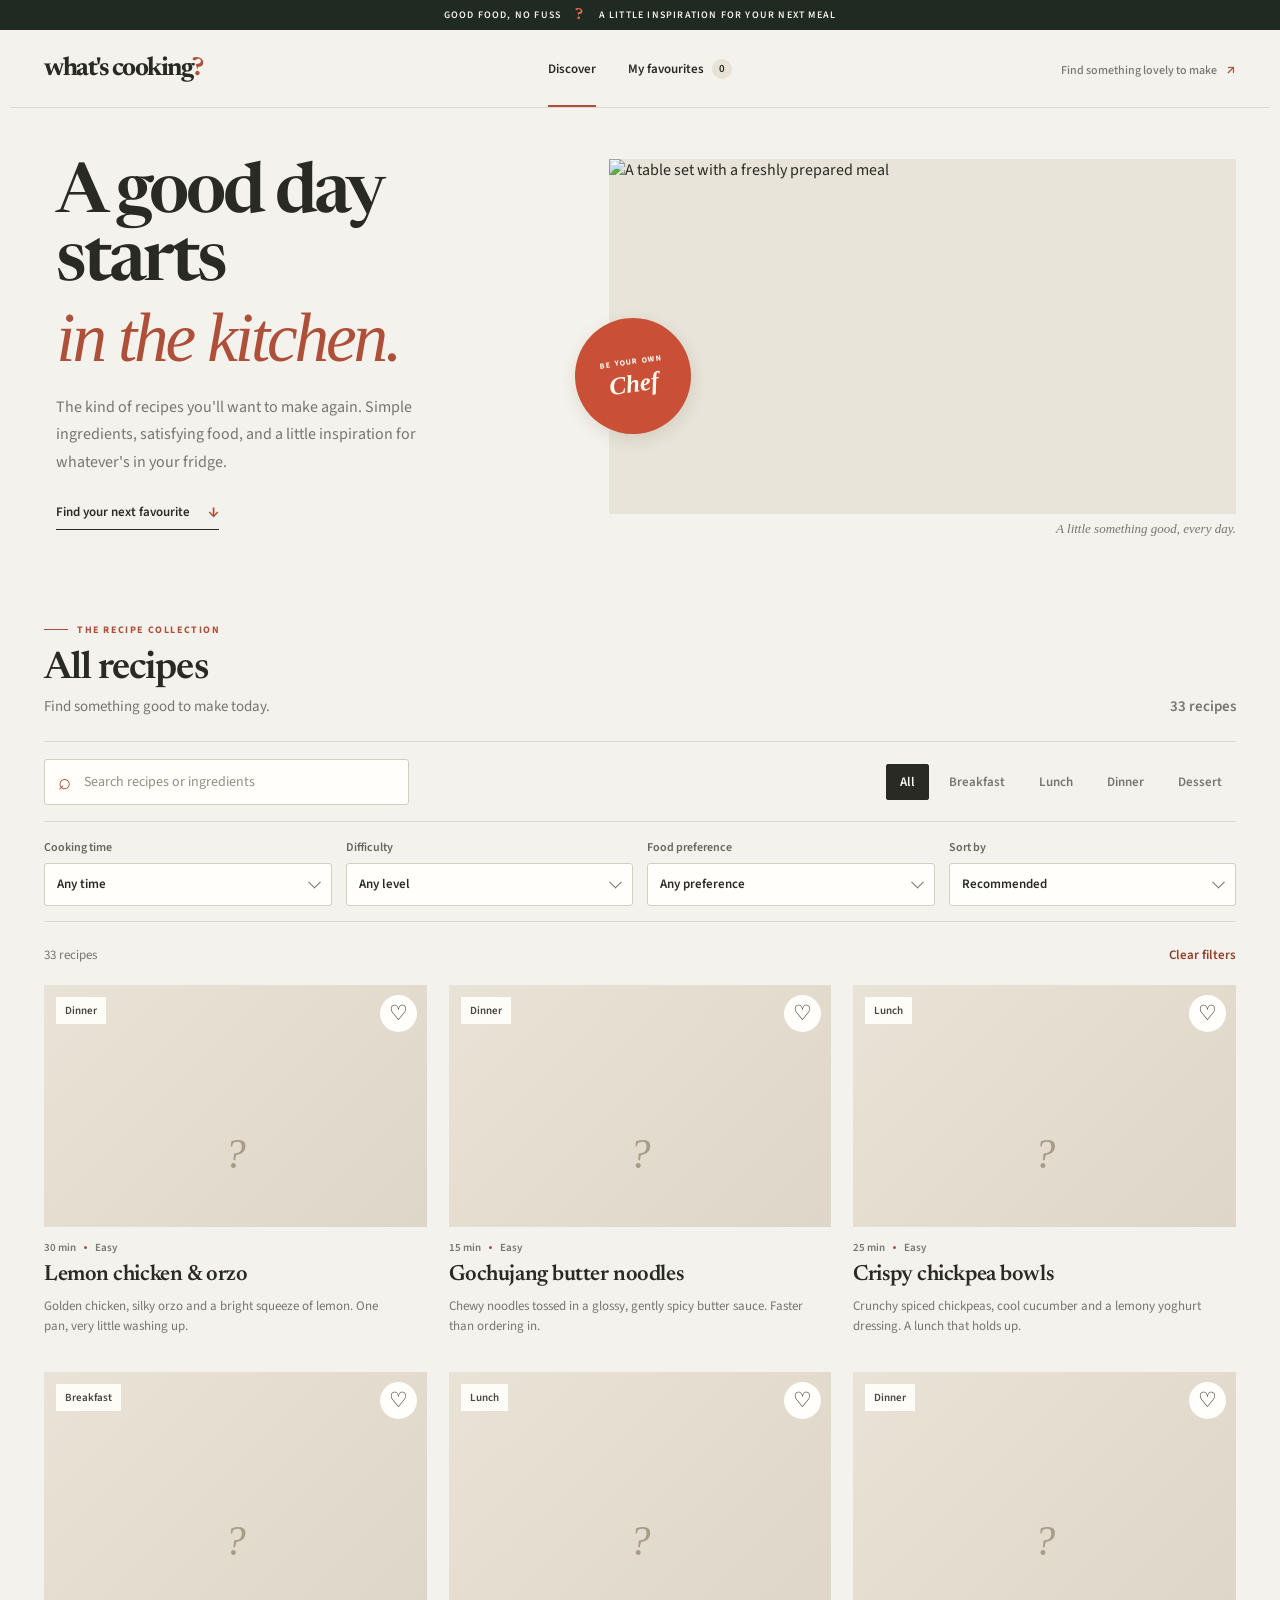
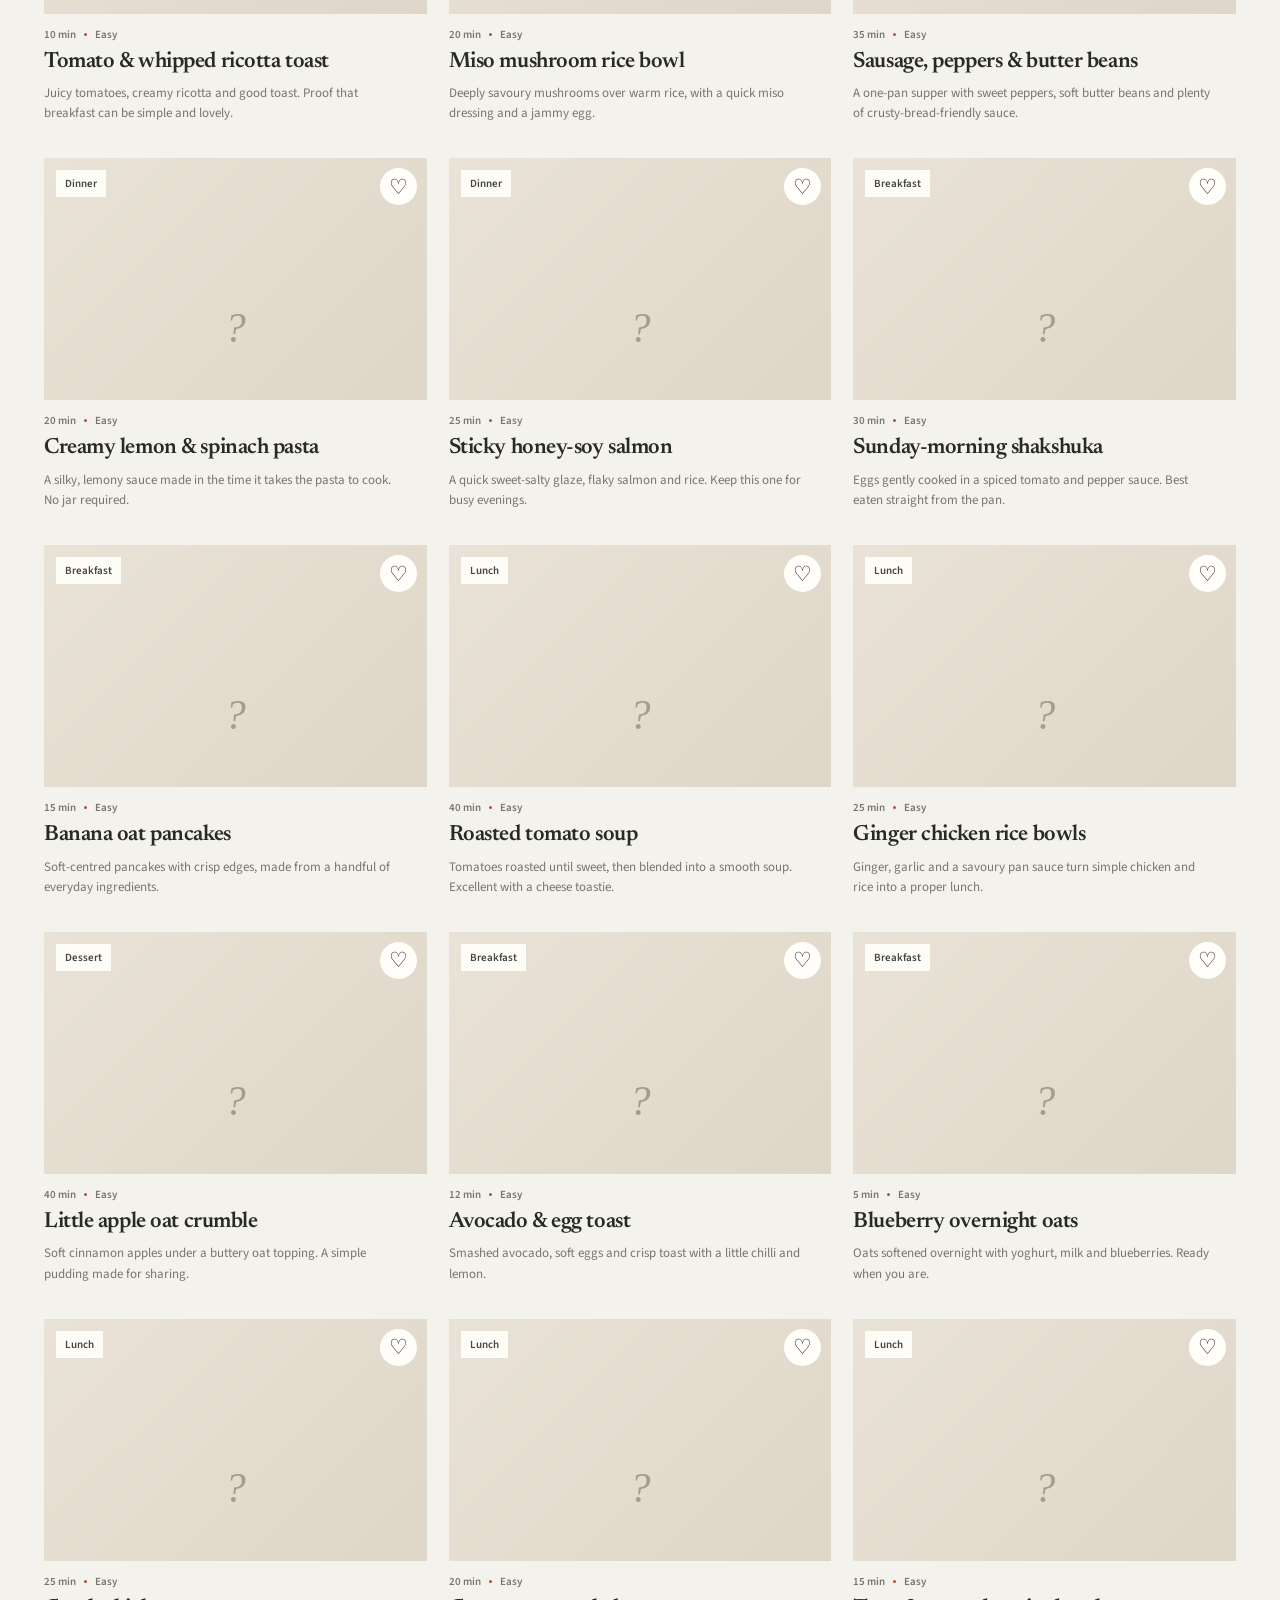
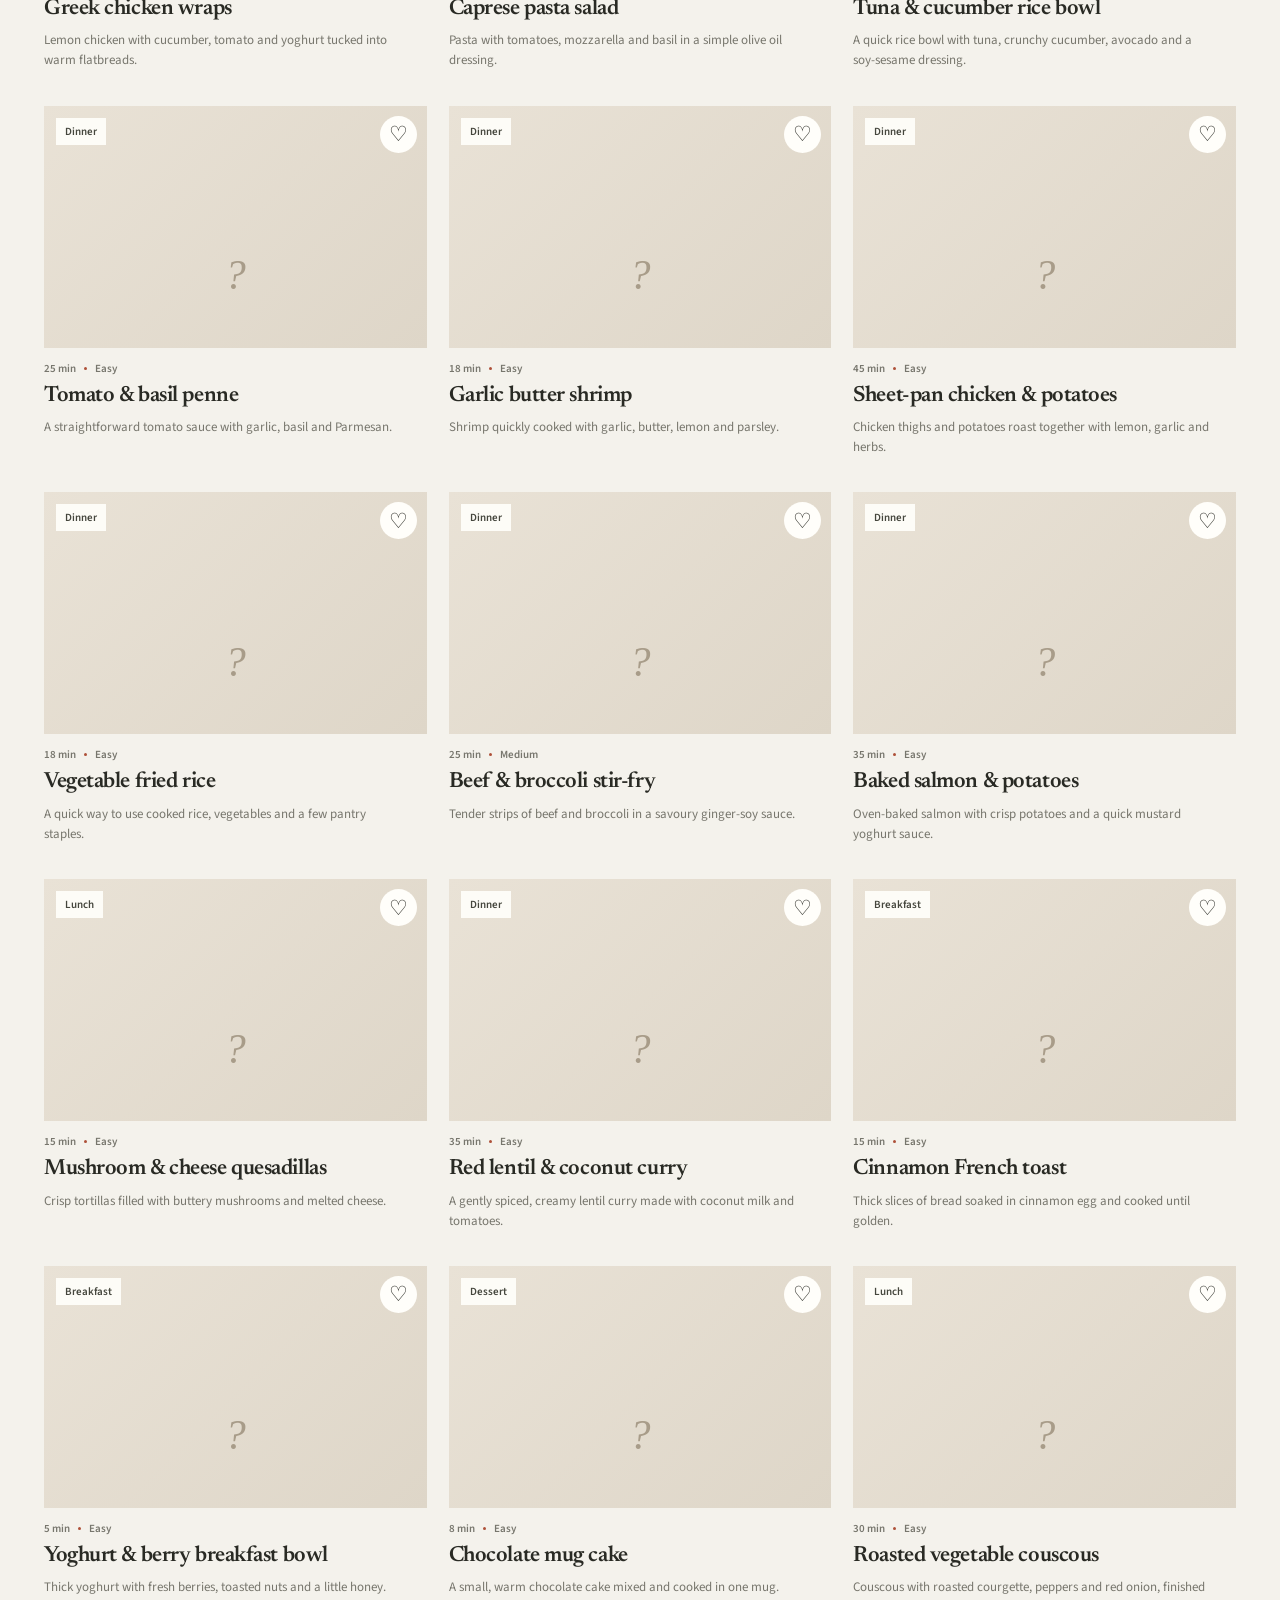
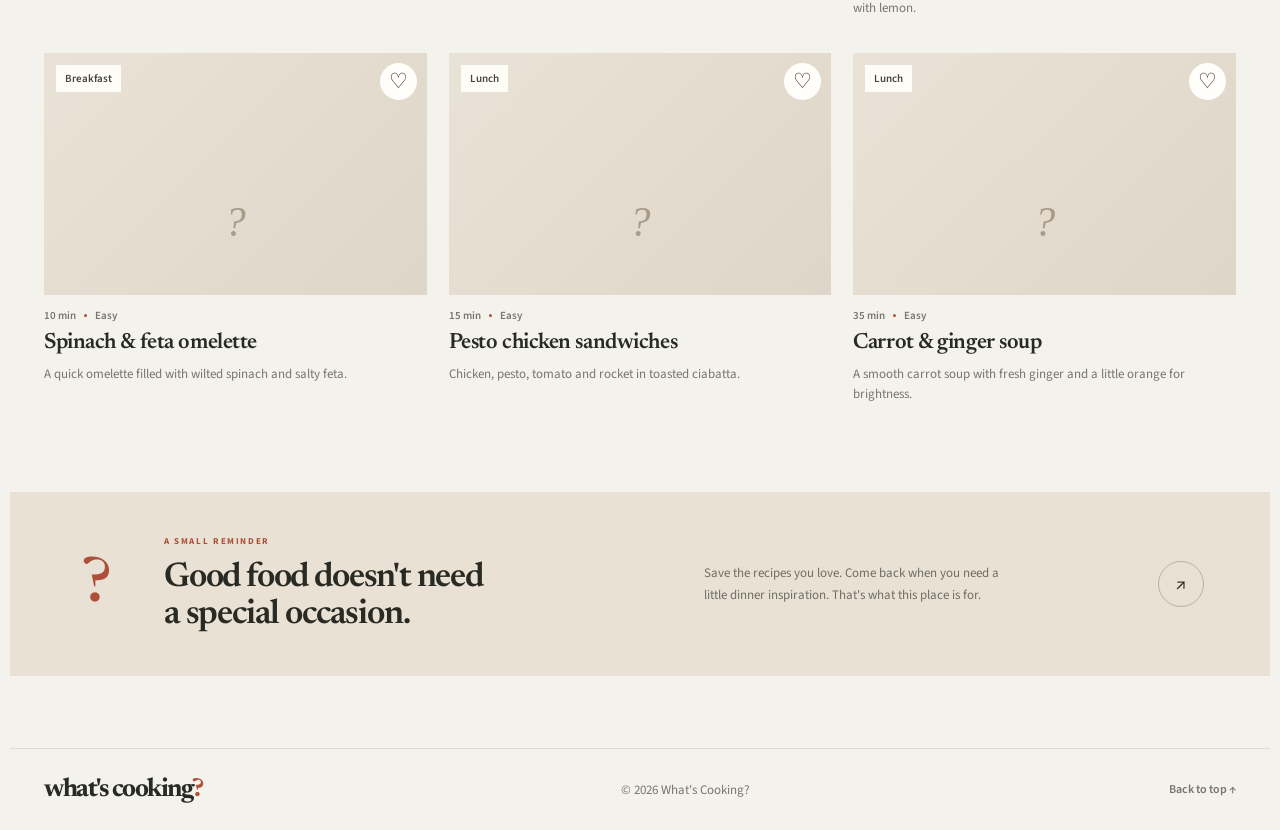
==== commit 5bae44d5: "Add files via upload" ====
--- a/index.html
+++ b/index.html
@@ -3,111 +3,151 @@
 <head>
   <meta charset="utf-8">
   <meta name="viewport" content="width=device-width, initial-scale=1">
-  <meta name="theme-color" content="#f5f1e9">
-  <meta name="description" content="A good place to find your next favourite thing to cook.">
-  <title>What's Cooking? — Recipes worth keeping</title>
+  <meta name="theme-color" content="#f3f0e8">
+  <meta name="description" content="Everyday recipes with simple ingredients and clear cooking instructions.">
+  <title>What's Cooking? — Everyday Recipes</title>
   <link rel="preconnect" href="https://fonts.googleapis.com">
   <link rel="preconnect" href="https://fonts.gstatic.com" crossorigin>
-  <link href="https://fonts.googleapis.com/css2?family=DM+Sans:wght@400;500;600;700&family=Playfair+Display:wght@500;600;700&display=swap" rel="stylesheet">
-  <link rel="stylesheet" href="styles.css">
-  <script src="app.js" defer></script>
+  <link href="https://fonts.googleapis.com/css2?family=Newsreader:opsz,wght@6..72,500;6..72,600;6..72,650;6..72,700&family=Source+Sans+3:wght@400;500;600;700&display=swap" rel="stylesheet">
+  <link rel="stylesheet" href="./styles.css?v=6">
+  <script src="./recipes.js?v=6" defer></script>
+  <script src="./app.js?v=6" defer></script>
 </head>
-<body>
+<body data-page="discover">
   <a class="skip-link" href="#main-content">Skip to content</a>
 
-  <div class="announcement-bar">
-    <p>Good food, no fuss <span aria-hidden="true">✳</span> A little inspiration for your next meal</p>
+  <div class="announcement-bar" aria-label="Site message">
+    <span>GOOD FOOD, NO FUSS</span>
+    <span class="announcement-mark" aria-hidden="true">?</span>
+    <span>A LITTLE INSPIRATION FOR YOUR NEXT MEAL</span>
   </div>
 
   <header class="site-header">
-    <a class="wordmark" href="#discover" aria-label="What's Cooking? home">what's cooking<span>?</span></a>
+    <a class="wordmark" href="./index.html#discover" aria-label="What's Cooking? home">what's cooking<span>?</span></a>
     <nav class="main-nav" aria-label="Main navigation">
-      <a class="nav-link is-active" href="#discover" data-view-link="discover">Discover</a>
-      <a class="nav-link saved-nav" href="#saved" data-view-link="saved">My favourites <span id="favourite-count" class="nav-count">0</span></a>
+      <a class="nav-link is-active" href="./index.html#discover" data-page-nav="discover" aria-current="page">Discover</a>
+      <a class="nav-link" href="./favorites.html" data-page-nav="saved" target="_blank" rel="noopener">My favourites <span id="favourite-count" class="nav-count">0</span></a>
     </nav>
-    <a class="header-note" href="#discover">Find something lovely to make <span aria-hidden="true">↗</span></a>
+    <a class="header-cta" href="#recipe-grid">Find something lovely to make <span aria-hidden="true">↗</span></a>
   </header>
 
   <main id="main-content">
     <section class="hero" id="discover" aria-labelledby="hero-title">
       <div class="hero-copy">
-        <p class="eyebrow"><span class="eyebrow-line"></span> YOUR EVERYDAY RECIPE EDIT</p>
-        <h1 id="hero-title">A good day<br>starts <em>in the kitchen.</em></h1>
-        <p class="hero-description">The kind of recipes you’ll want to make again. Simple ingredients, satisfying food, and a little inspiration for whatever’s in your fridge.</p>
-        <a class="text-link" href="#recipe-grid">Find your next favourite <span aria-hidden="true">↓</span></a>
+        <h1 id="hero-title">A good day starts <em>in the kitchen.</em></h1>
+        <p class="hero-description">The kind of recipes you'll want to make again. Simple ingredients, satisfying food, and a little inspiration for whatever's in your fridge.</p>
+        <a class="primary-link" href="#recipe-grid">Find your next favourite <span aria-hidden="true">↓</span></a>
       </div>
       <div class="hero-visual">
-        <img src="https://images.unsplash.com/photo-1476224203421-9ac39bcb3327?auto=format&fit=crop&w=1400&q=85" alt="A freshly prepared meal with colourful vegetables on a dining table" fetchpriority="high">
-        <div class="hero-stamp" aria-label="Made for real life">
-          <span class="stamp-top">MADE FOR</span>
-          <span class="stamp-main">real life</span>
-          <span class="stamp-bottom">& hungry people</span>
+        <div class="hero-photo">
+          <img src="https://images.unsplash.com/photo-1476224203421-9ac39bcb3327?auto=format&fit=crop&w=1400&q=85" alt="A table set with a freshly prepared meal" fetchpriority="high">
         </div>
-        <p class="image-caption">A little something good, every day.</p>
+        <div class="hero-badge" aria-label="Be your own Chef"><span>BE YOUR OWN</span><strong>Chef</strong></div>
+        <p class="hero-caption">A little something good, every day.</p>
       </div>
-      <div class="hero-bottom-rule"><span>01 / 04</span><span>FRESH IDEAS FOR EVERYDAY COOKING</span><span>SCROLL TO EXPLORE ↓</span></div>
+    </section>
+
+    <section class="recent-section" id="recent-section" aria-labelledby="recent-heading" hidden>
+      <div class="simple-section-heading"><h2 id="recent-heading">Recently viewed</h2></div>
+      <div class="recent-grid" id="recent-list"></div>
     </section>
 
     <section class="catalog-section" id="recipe-grid" aria-labelledby="catalog-heading">
-      <div class="section-heading">
+      <div class="section-kicker"><span class="kicker-rule" aria-hidden="true"></span> THE RECIPE COLLECTION</div>
+      <div class="catalog-heading-row">
         <div>
-          <p class="eyebrow" id="catalog-kicker"><span class="eyebrow-line"></span> THE RECIPE COLLECTION</p>
-          <h2 id="catalog-heading">Find your <em>kind</em> of delicious.</h2>
+          <h2 id="catalog-heading">All recipes</h2>
+          <p id="catalog-intro">Find something good to make today.</p>
         </div>
-        <p class="section-aside" id="catalog-intro">From quick weekday dinners to slow Sunday mornings. Pick a mood, find a recipe, make it yours.</p>
+        <p class="recipe-total" id="recipe-total">33 recipes</p>
       </div>
 
       <div class="catalog-tools">
         <form class="search-form" id="search-form" role="search">
           <label class="sr-only" for="recipe-search">Search recipes or ingredients</label>
           <span class="search-icon" aria-hidden="true">⌕</span>
-          <input id="recipe-search" type="search" placeholder="Search a dish or ingredient..." autocomplete="off">
+          <input id="recipe-search" type="search" placeholder="Search recipes or ingredients" autocomplete="off">
           <button class="search-clear" id="clear-search" type="button" aria-label="Clear search" hidden>×</button>
         </form>
         <div class="category-filters" role="group" aria-label="Filter recipes by category">
-          <button class="filter-chip is-selected" type="button" data-category="All" aria-pressed="true">All recipes</button>
+          <button class="filter-chip is-selected" type="button" data-category="All" aria-pressed="true">All</button>
           <button class="filter-chip" type="button" data-category="Breakfast" aria-pressed="false">Breakfast</button>
           <button class="filter-chip" type="button" data-category="Lunch" aria-pressed="false">Lunch</button>
           <button class="filter-chip" type="button" data-category="Dinner" aria-pressed="false">Dinner</button>
-          <button class="filter-chip" type="button" data-category="Sweet" aria-pressed="false">Something sweet</button>
+          <button class="filter-chip" type="button" data-category="Dessert" aria-pressed="false">Dessert</button>
         </div>
       </div>
 
-      <div class="results-line">
-        <p id="results-label" aria-live="polite">A few good things to cook <span>·</span> <strong>13 recipes</strong></p>
-        <button class="surprise-button" type="button" id="surprise-button"><span aria-hidden="true">✳</span> Surprise me</button>
+      <div class="advanced-filters" id="advanced-filters" aria-label="More recipe filters">
+        <label class="filter-field" for="time-filter"><span>Cooking time</span>
+          <span class="select-wrap"><select id="time-filter">
+            <option value="any">Any time</option>
+            <option value="under20">Under 20 minutes</option>
+            <option value="20to40">20–40 minutes</option>
+            <option value="over40">Over 40 minutes</option>
+          </select></span>
+        </label>
+        <label class="filter-field" for="difficulty-filter"><span>Difficulty</span>
+          <span class="select-wrap"><select id="difficulty-filter">
+            <option value="any">Any level</option>
+            <option value="Easy">Easy</option>
+            <option value="Medium">Medium</option>
+          </select></span>
+        </label>
+        <label class="filter-field" for="diet-filter"><span>Food preference</span>
+          <span class="select-wrap"><select id="diet-filter">
+            <option value="any">Any preference</option>
+            <option value="vegetarian">Vegetarian</option>
+            <option value="vegan">Vegan</option>
+            <option value="pescatarian">Pescatarian</option>
+            <option value="meat">Meat &amp; poultry</option>
+          </select></span>
+        </label>
+        <label class="filter-field" for="sort-filter"><span>Sort by</span>
+          <span class="select-wrap"><select id="sort-filter">
+            <option value="featured">Recommended</option>
+            <option value="quickest">Quickest first</option>
+            <option value="longest">Longest first</option>
+            <option value="az">Name: A to Z</option>
+          </select></span>
+        </label>
       </div>
 
+      <div class="results-line">
+        <p id="results-label" aria-live="polite">33 recipes</p>
+        <button class="reset-button" type="button" id="reset-filters">Clear filters</button>
+      </div>
       <div class="recipe-grid" id="recipe-list" aria-live="polite"></div>
       <div class="empty-state" id="empty-state" hidden>
-        <span class="empty-sparkle" aria-hidden="true">✳</span>
-        <h3 id="empty-title">Nothing on the menu just yet.</h3>
-        <p id="empty-description">Try another search or choose a different category.</p>
-        <button type="button" class="button button-dark" id="reset-filters">Show all recipes</button>
+        <h3 id="empty-title">No recipes found</h3>
+        <p id="empty-description">Try changing your search or filters.</p>
+        <button type="button" class="button button-dark" id="reset-empty">Clear filters</button>
       </div>
+      <p class="load-error" id="load-error" role="alert" hidden>Recipes could not be loaded. Check that <code>recipes.js</code> is in the same folder as <code>index.html</code>.</p>
     </section>
 
-    <section class="newsletter-band" aria-label="Cooking inspiration">
-      <div class="newsletter-mark" aria-hidden="true">✳</div>
-      <div>
-        <p class="eyebrow">A SMALL REMINDER</p>
-        <h2>Good food doesn't<br>need a special occasion.</h2>
+    <section class="reminder-band" aria-labelledby="reminder-title">
+      <div class="reminder-mark" aria-hidden="true">?</div>
+      <div class="reminder-heading">
+        <p>A SMALL REMINDER</p>
+        <h2 id="reminder-title">Good food doesn't need<br> a special occasion.</h2>
       </div>
-      <p class="newsletter-copy">Save the recipes you love. Come back when you need a little dinner inspiration. That's what this place is for.</p>
-      <a class="round-arrow" href="#saved" aria-label="Go to my favourites">↗</a>
+      <p class="reminder-copy">Save the recipes you love. Come back when you need a little dinner inspiration. That's what this place is for.</p>
+      <a class="reminder-link" href="./favorites.html" target="_blank" rel="noopener" aria-label="Open your favourites">↗</a>
     </section>
   </main>
 
   <footer class="site-footer">
-    <a class="wordmark footer-wordmark" href="#discover">what's cooking<span>?</span></a>
-    <p>Made for curious cooks and hungry people.</p>
-    <a href="#discover" class="back-top">BACK TO TOP ↑</a>
+    <a class="wordmark footer-wordmark" href="./index.html#discover">what's cooking<span>?</span></a>
+    <p>© <span id="current-year"></span> What's Cooking?</p>
+    <a href="#discover" class="back-top">Back to top ↑</a>
   </footer>
 
   <dialog class="recipe-dialog" id="recipe-dialog" aria-labelledby="dialog-title">
     <div class="dialog-shell">
       <button class="dialog-close" type="button" id="close-dialog" aria-label="Close recipe">×</button>
       <div id="recipe-detail"></div>
+      <p class="action-status" id="action-status" role="status" aria-live="polite"></p>
     </div>
   </dialog>
 </body>
--- a/styles.css
+++ b/styles.css
@@ -1,210 +1,508 @@
+/* What's Cooking? — editorial recipe catalogue */
 :root {
-  --paper: #f5f1e9;
-  --paper-deep: #ece5d9;
-  --ink: #202a22;
-  --muted: #74776d;
-  --line: #d8d1c5;
-  --tomato: #c94f36;
-  --olive: #69745a;
-  --white: #fffdf8;
-  --serif: "Playfair Display", Georgia, serif;
-  --sans: "DM Sans", Arial, sans-serif;
-  --content: 1240px;
-}
-
+  --paper: #f4f2ec;
+  --paper-deep: #e8e4d9;
+  --surface: #fffefa;
+  --ink: #292a24;
+  --muted: #77766d;
+  --line: #dedacf;
+  --accent: #ae5039;
+  --accent-dark: #913d2b;
+  --green: #68745b;
+  --serif: "Newsreader", Georgia, serif;
+  --sans: "Source Sans 3", "Segoe UI", Arial, sans-serif;
+  --content: 1260px;
+}
 * { box-sizing: border-box; }
-html { scroll-behavior: smooth; scroll-padding-top: 92px; }
+html { scroll-behavior: smooth; scroll-padding-top: 90px; }
 body { margin: 0; background: var(--paper); color: var(--ink); font-family: var(--sans); -webkit-font-smoothing: antialiased; }
-button, input { font: inherit; }
+button, input, select { font: inherit; }
 button, a { -webkit-tap-highlight-color: transparent; }
 a { color: inherit; text-decoration: none; }
 button { color: inherit; }
-:focus-visible { outline: 3px solid var(--tomato); outline-offset: 3px; }
-::selection { background: #e9b5a5; color: var(--ink); }
+[hidden] { display: none !important; }
+:focus-visible { outline: 3px solid var(--accent); outline-offset: 3px; }
+::selection { background: #d9b7a9; color: var(--ink); }
 .sr-only { position: absolute; width: 1px; height: 1px; padding: 0; margin: -1px; overflow: hidden; clip: rect(0,0,0,0); white-space: nowrap; border: 0; }
 .skip-link { position: fixed; top: 10px; left: 10px; z-index: 1000; padding: 12px 16px; background: var(--ink); color: white; transform: translateY(-150%); }
 .skip-link:focus { transform: translateY(0); }
-
-.announcement-bar { height: 34px; display: flex; align-items: center; justify-content: center; background: var(--ink); color: #f4eee4; }
-.announcement-bar p { margin: 0; font-size: 10px; letter-spacing: .12em; text-transform: uppercase; }
-.announcement-bar span { color: #e18b6c; padding: 0 9px; }
-.site-header { max-width: var(--content); margin: auto; height: 82px; padding: 0 34px; display: flex; align-items: center; justify-content: space-between; border-bottom: 1px solid var(--line); }
-.wordmark { font-family: var(--serif); font-size: 27px; line-height: 1; font-weight: 700; letter-spacing: -.07em; white-space: nowrap; }
-.wordmark span { color: var(--tomato); }
-.main-nav { display: flex; align-items: center; gap: 38px; height: 100%; }
-.nav-link { display: inline-flex; align-items: center; gap: 8px; height: 100%; position: relative; color: #62665c; font-size: 12px; font-weight: 600; transition: color .2s; }
+.site-header { max-width: var(--content); height: 78px; margin: 0 auto; padding: 0 34px; display: flex; justify-content: space-between; align-items: center; border-bottom: 1px solid var(--line); }
+.wordmark { font-family: var(--sans); font-size: 25px; line-height: 1; font-weight: 700; letter-spacing: -1.35px; white-space: nowrap; }
+.wordmark span { color: var(--accent); }
+.main-nav { display: flex; align-items: center; gap: 34px; height: 100%; }
+.nav-link { display: inline-flex; align-items: center; gap: 8px; height: 100%; position: relative; color: var(--muted); font-size: 14px; font-weight: 600; }
 .nav-link:hover, .nav-link.is-active { color: var(--ink); }
-.nav-link.is-active::after { content: ""; position: absolute; height: 2px; background: var(--tomato); bottom: 0; left: 0; right: 0; }
-.nav-count { display: inline-grid; place-items: center; min-width: 19px; height: 19px; padding: 0 5px; border-radius: 50px; background: #e7dfd2; color: var(--ink); font-size: 10px; }
-.header-note { color: var(--muted); font-size: 10px; letter-spacing: .04em; }
-.header-note span { color: var(--tomato); font-size: 15px; margin-left: 5px; }
-
-.hero { max-width: var(--content); min-height: 525px; margin: auto; padding: 54px 34px 0; display: grid; grid-template-columns: .92fr 1.08fr; column-gap: 7%; position: relative; }
-.hero-copy { padding: 47px 0 95px 4.2%; align-self: center; }
-.eyebrow { margin: 0 0 19px; display: flex; align-items: center; gap: 10px; color: var(--tomato); font-size: 9px; font-weight: 700; letter-spacing: .16em; text-transform: uppercase; }
-.eyebrow-line { display: inline-block; width: 23px; height: 1px; background: var(--tomato); }
-h1, h2, h3, p { overflow-wrap: break-word; }
-.hero h1 { max-width: 550px; margin: 0; font-family: var(--serif); font-size: clamp(48px, 5.3vw, 73px); line-height: 1.06; font-weight: 500; letter-spacing: -.055em; }
-.hero h1 em, .section-heading h2 em { color: var(--tomato); font-weight: 500; }
-.hero-description { max-width: 390px; margin: 24px 0 26px; color: #6c7066; font-size: 13px; line-height: 1.85; }
-.text-link { display: inline-flex; align-items: center; gap: 16px; padding-bottom: 7px; border-bottom: 1px solid var(--ink); font-size: 11px; font-weight: 700; }
-.text-link span { color: var(--tomato); font-size: 16px; }
-.hero-visual { min-width: 0; height: 410px; position: relative; align-self: center; }
-.hero-visual > img { width: 100%; height: 100%; object-fit: cover; display: block; filter: saturate(.83); }
-.hero-stamp { position: absolute; width: 112px; height: 112px; left: -33px; top: 34px; display: flex; flex-direction: column; align-items: center; justify-content: center; border-radius: 50%; background: var(--tomato); color: #fff8ed; transform: rotate(-10deg); box-shadow: 0 6px 18px #3e281d22; }
-.stamp-top, .stamp-bottom { font-size: 8px; letter-spacing: .13em; text-transform: uppercase; }
-.stamp-main { margin: 1px 0; font-family: var(--serif); font-size: 23px; font-style: italic; }
-.image-caption { position: absolute; right: 0; bottom: -28px; color: var(--muted); font-family: var(--serif); font-size: 12px; font-style: italic; }
-.hero-bottom-rule { grid-column: 1 / -1; display: flex; justify-content: space-between; padding: 23px 0 17px; border-top: 1px solid var(--line); color: #89897e; font-size: 8px; font-weight: 600; letter-spacing: .14em; }
-.hero-bottom-rule span:first-child { color: var(--tomato); }
-
-.catalog-section { max-width: var(--content); margin: 0 auto; padding: 91px 34px 106px; }
-.section-heading { display: flex; align-items: end; justify-content: space-between; gap: 50px; margin-bottom: 39px; }
-.section-heading .eyebrow { margin-bottom: 14px; }
-.section-heading h2 { margin: 0; font-family: var(--serif); font-size: clamp(34px, 4vw, 49px); line-height: 1.12; font-weight: 500; letter-spacing: -.045em; }
-.section-aside { max-width: 320px; margin: 0 1% 5px 0; color: var(--muted); font-size: 11px; line-height: 1.8; }
-.catalog-tools { padding: 19px 0 17px; display: flex; align-items: center; justify-content: space-between; gap: 24px; border-top: 1px solid var(--line); border-bottom: 1px solid var(--line); }
-.search-form { width: min(335px, 100%); height: 42px; display: flex; align-items: center; gap: 11px; padding: 0 12px; border: 1px solid #d4ccbf; background: #faf8f2; }
-.search-icon { font-family: Georgia, serif; color: var(--tomato); font-size: 23px; line-height: 1; transform: rotate(-20deg); }
-.search-form input { min-width: 0; width: 100%; border: 0; outline: 0; background: transparent; color: var(--ink); font-size: 11px; }
-.search-form input::placeholder { color: #96958b; }
-.search-clear { padding: 0 2px; border: 0; background: transparent; color: var(--muted); font-size: 20px; cursor: pointer; }
-.category-filters { display: flex; align-items: center; justify-content: flex-end; flex-wrap: wrap; gap: 7px; }
-.filter-chip { padding: 9px 13px; border: 1px solid transparent; border-radius: 30px; background: transparent; color: #77796f; font-size: 10px; cursor: pointer; transition: all .18s ease; }
-.filter-chip:hover { border-color: #cfc5b7; color: var(--ink); }
-.filter-chip.is-selected { background: var(--ink); color: var(--white); }
-.results-line { display: flex; align-items: center; justify-content: space-between; padding: 24px 0 17px; }
-.results-line p { margin: 0; color: #74766c; font-size: 10px; }
-.results-line p span { padding: 0 6px; color: var(--tomato); }
-.results-line strong { color: var(--ink); font-weight: 700; }
-.surprise-button { padding: 0; border: 0; background: transparent; color: var(--tomato); font-size: 10px; font-weight: 700; cursor: pointer; }
-.surprise-button span { margin-right: 5px; font-size: 14px; }
-.recipe-grid { display: grid; grid-template-columns: repeat(3, minmax(0, 1fr)); gap: 40px 23px; }
+.nav-link.is-active::after { content: ""; position: absolute; height: 2px; background: var(--accent); bottom: 0; left: 0; right: 0; }
+.nav-count { display: inline-grid; place-items: center; min-width: 20px; height: 20px; padding: 0 5px; border-radius: 50%; background: #e4e0d6; color: var(--ink); font-size: 11px; }
+.hero { max-width: var(--content); min-height: 438px; margin: 0 auto; padding: 46px 34px 48px; display: grid; grid-template-columns: .88fr 1.12fr; gap: 6%; align-items: center; }
+.hero-copy { padding: 8px 0 12px 3.5%; }
+.hero h1 { max-width: 510px; margin: 0; font-family: var(--serif); font-size: clamp(45px, 5vw, 67px); line-height: 1.05; font-weight: 600; letter-spacing: -.035em; }
+.hero h1 em { display: block; margin-top: 5px; color: var(--accent); font-style: normal; font-weight: 500; }
+.hero-description { max-width: 345px; margin: 19px 0 24px; color: var(--muted); font-size: 16px; line-height: 1.55; }
+.primary-link { display: inline-flex; align-items: center; gap: 18px; padding: 12px 16px; background: var(--ink); color: var(--surface); font-size: 14px; font-weight: 600; transition: background .2s; }
+.primary-link:hover { background: var(--accent-dark); }
+.primary-link span { font-size: 18px; line-height: 1; }
+.hero-visual { height: 355px; min-width: 0; overflow: hidden; background: var(--paper-deep); }
+.hero-visual img { display: block; width: 100%; height: 100%; object-fit: cover; }
+.recent-section, .catalog-section { max-width: var(--content); margin: 0 auto; padding-left: 34px; padding-right: 34px; }
+.recent-section { padding-top: 12px; padding-bottom: 35px; }
+.simple-section-heading { display: flex; align-items: baseline; justify-content: space-between; margin-bottom: 17px; }
+.simple-section-heading h2, .catalog-heading-row h2 { margin: 0; font-family: var(--serif); font-size: 31px; font-weight: 600; letter-spacing: -.025em; }
+.recent-grid { display: grid; grid-template-columns: repeat(4, minmax(0, 1fr)); gap: 18px; }
+.recent-grid .recipe-card .card-image-wrap { height: 145px; }
+.recent-grid .card-description { display: none; }
+.recent-grid .card-meta { margin-top: 10px; }
+.catalog-section { padding-top: 56px; padding-bottom: 88px; }
+.catalog-heading-row { display: flex; justify-content: space-between; align-items: end; gap: 20px; margin-bottom: 24px; }
+.catalog-heading-row h2 { font-size: 40px; }
+.catalog-heading-row p { margin: 8px 0 0; color: var(--muted); font-size: 15px; }
+.recipe-total { white-space: nowrap; font-weight: 600; }
+.catalog-tools { padding: 17px 0 16px; display: flex; align-items: center; justify-content: space-between; gap: 24px; border-top: 1px solid var(--line); border-bottom: 1px solid var(--line); }
+.search-form { width: min(365px, 100%); height: 46px; display: flex; align-items: center; gap: 11px; padding: 0 13px; border: 1px solid #d3cec2; border-radius: 3px; background: var(--surface); transition: border-color .18s, box-shadow .18s; }
+.search-form:focus-within { border-color: var(--accent); box-shadow: 0 0 0 3px #ae503914; }
+.search-icon { color: var(--accent); font-family: Georgia, serif; font-size: 22px; line-height: 1; }
+.search-form input { min-width: 0; width: 100%; border: 0; outline: 0; background: transparent; color: var(--ink); font-size: 14px; }
+.search-form input::placeholder { color: #928e83; }
+.search-clear { padding: 0 2px; border: 0; background: transparent; color: var(--muted); font-size: 21px; cursor: pointer; }
+.category-filters { display: flex; align-items: center; justify-content: flex-end; flex-wrap: wrap; gap: 6px; }
+.filter-chip { min-height: 36px; padding: 8px 13px; border: 1px solid transparent; border-radius: 2px; background: transparent; color: var(--muted); font-size: 13px; font-weight: 600; cursor: pointer; transition: background .18s, border-color .18s, color .18s; }
+.filter-chip:hover { border-color: #c9c2b5; color: var(--ink); }
+.filter-chip.is-selected { border-color: var(--ink); background: var(--ink); color: var(--surface); }
+.advanced-filters { display: grid; grid-template-columns: repeat(4, minmax(0, 1fr)); gap: 14px; padding: 17px 0 15px; border-bottom: 1px solid var(--line); }
+.filter-field { display: grid; gap: 7px; min-width: 0; color: #66655d; font-size: 12px; font-weight: 600; }
+.select-wrap { position: relative; display: block; }
+.select-wrap::after { content: ""; position: absolute; top: 50%; right: 13px; width: 8px; height: 8px; border-right: 1.5px solid #77766d; border-bottom: 1.5px solid #77766d; transform: translateY(-70%) rotate(45deg); pointer-events: none; }
+.filter-field select { appearance: none; -webkit-appearance: none; width: 100%; min-height: 43px; padding: 0 37px 0 12px; border: 1px solid #d4cfc3; border-radius: 3px; background: var(--surface); color: var(--ink); font-size: 13px; cursor: pointer; transition: border-color .18s, box-shadow .18s; }
+.filter-field select:hover { border-color: #aaa393; }
+.filter-field select:focus-visible { outline: 0; border-color: var(--accent); box-shadow: 0 0 0 3px #ae503914; }
+.results-line { display: flex; align-items: center; justify-content: space-between; padding: 19px 0 16px; }
+.results-line p { margin: 0; color: var(--muted); font-size: 13px; }
+.reset-button { border: 0; padding: 5px 0; background: transparent; color: var(--accent-dark); font-size: 13px; font-weight: 600; cursor: pointer; }
+.reset-button:hover { text-decoration: underline; }
+.recipe-grid { display: grid; grid-template-columns: repeat(3, minmax(0, 1fr)); gap: 35px 22px; }
 .recipe-card { min-width: 0; }
-.card-image-wrap { position: relative; height: 246px; overflow: hidden; background: var(--paper-deep); }
+.card-image-wrap { height: 242px; position: relative; overflow: hidden; background: var(--paper-deep); }
 .card-image-button { display: block; width: 100%; height: 100%; padding: 0; border: 0; background: transparent; cursor: pointer; overflow: hidden; }
-.card-image-button img { display: block; width: 100%; height: 100%; object-fit: cover; filter: saturate(.84); transition: transform .55s cubic-bezier(.2,.7,.2,1), filter .3s; }
-.recipe-card:hover .card-image-button img { transform: scale(1.045); filter: saturate(1); }
-.card-tag { position: absolute; left: 13px; top: 13px; padding: 7px 10px; background: #f7f2e9eb; color: #52584b; font-size: 8px; font-weight: 700; letter-spacing: .1em; text-transform: uppercase; pointer-events: none; }
-.favourite-button { position: absolute; top: 11px; right: 11px; width: 35px; height: 35px; display: grid; place-items: center; border: 0; border-radius: 50%; background: #f8f4ec; color: var(--ink); font-size: 19px; cursor: pointer; transition: color .2s, background .2s, transform .2s; }
-.favourite-button:hover { transform: scale(1.08); }
-.favourite-button.is-saved { color: var(--tomato); }
-.favourite-button span { transform: translateY(1px); }
-.card-meta { display: flex; align-items: center; gap: 8px; margin: 16px 0 8px; color: var(--muted); font-size: 9px; letter-spacing: .08em; text-transform: uppercase; }
-.card-meta .meta-dot { width: 3px; height: 3px; border-radius: 50%; background: var(--tomato); }
-.card-title-button { display: inline; padding: 0; border: 0; background: transparent; text-align: left; font-family: var(--serif); font-size: 21px; line-height: 1.25; letter-spacing: -.025em; cursor: pointer; }
-.card-title-button:hover { color: var(--tomato); }
-.card-description { max-width: 340px; margin: 8px 0 0; color: #77796f; font-size: 10px; line-height: 1.7; }
-.empty-state { padding: 80px 20px; text-align: center; }
-.empty-sparkle { color: var(--tomato); font-size: 28px; }
-.empty-state h3 { margin: 14px 0 8px; font-family: var(--serif); font-size: 27px; font-weight: 500; }
-.empty-state p { margin: 0 0 22px; color: var(--muted); font-size: 12px; }
-.button { padding: 12px 18px; border: 0; cursor: pointer; font-size: 10px; font-weight: 700; }
-.button-dark { background: var(--ink); color: var(--white); }
-
-.newsletter-band { max-width: var(--content); margin: 0 auto 75px; padding: 47px 6%; display: grid; grid-template-columns: 55px 1.2fr .9fr 48px; align-items: center; gap: 25px; background: #e9e2d6; }
-.newsletter-mark { color: var(--tomato); font-size: 37px; }
-.newsletter-band .eyebrow { margin-bottom: 11px; font-size: 8px; }
-.newsletter-band h2 { margin: 0; font-family: var(--serif); font-size: 30px; line-height: 1.16; font-weight: 500; letter-spacing: -.035em; }
-.newsletter-copy { max-width: 275px; margin: 0; color: #6f7167; font-size: 11px; line-height: 1.8; }
-.round-arrow { width: 43px; height: 43px; display: grid; place-items: center; border: 1px solid #a7a598; border-radius: 50%; font-size: 19px; transition: background .2s, color .2s; }
-.round-arrow:hover { background: var(--ink); color: var(--white); }
-.site-footer { max-width: var(--content); min-height: 93px; margin: 0 auto; padding: 22px 34px; display: flex; align-items: center; justify-content: space-between; border-top: 1px solid var(--line); }
+.card-image-button img { display: block; width: 100%; height: 100%; object-fit: cover; transition: transform .4s ease; }
+.recipe-card:hover .card-image-button img { transform: scale(1.035); }
+.card-tag { position: absolute; left: 12px; top: 12px; padding: 6px 9px; background: #fffefaed; color: #45463d; font-size: 11px; font-weight: 600; pointer-events: none; }
+.favourite-button { position: absolute; top: 10px; right: 10px; width: 37px; height: 37px; display: grid; place-items: center; border: 0; border-radius: 50%; background: var(--surface); color: var(--ink); font-size: 21px; cursor: pointer; transition: color .18s, transform .18s; }
+.favourite-button:hover { transform: scale(1.07); }
+.favourite-button.is-saved { color: var(--accent); }
+.card-meta { display: flex; align-items: center; gap: 8px; margin: 13px 0 7px; color: var(--muted); font-size: 11px; font-weight: 600; }
+.card-meta .meta-dot { width: 3px; height: 3px; border-radius: 50%; background: var(--accent); }
+.card-title-button { display: inline; padding: 0; border: 0; background: transparent; text-align: left; font-family: var(--serif); font-size: 22px; line-height: 1.25; font-weight: 600; letter-spacing: -.02em; cursor: pointer; }
+.card-title-button:hover { color: var(--accent-dark); }
+.card-description { max-width: 360px; margin: 7px 0 0; color: var(--muted); font-size: 13px; line-height: 1.55; }
+.empty-state { padding: 70px 20px; text-align: center; }
+.empty-state h3 { margin: 0 0 8px; font-family: var(--serif); font-size: 28px; font-weight: 600; }
+.empty-state p { margin: 0 0 20px; color: var(--muted); font-size: 14px; }
+.button { padding: 11px 16px; border: 0; cursor: pointer; font-size: 13px; font-weight: 600; }
+.button-dark { background: var(--ink); color: var(--surface); }
+.load-error { padding: 18px; border: 1px solid #bd6048; color: #873d2d; background: #fff7f3; font-size: 14px; }
+.site-footer { max-width: var(--content); min-height: 82px; margin: 0 auto; padding: 20px 34px; display: flex; align-items: center; justify-content: space-between; border-top: 1px solid var(--line); }
 .footer-wordmark { font-size: 21px; }
-.site-footer p { margin: 0; color: var(--muted); font-family: var(--serif); font-size: 12px; font-style: italic; }
-.back-top { color: var(--muted); font-size: 8px; font-weight: 700; letter-spacing: .14em; }
-
-.recipe-dialog { width: min(920px, calc(100% - 28px)); max-width: none; max-height: min(92vh, 900px); padding: 0; border: 0; background: var(--paper); color: var(--ink); box-shadow: 0 25px 100px #161b1680; }
-.recipe-dialog::backdrop { background: #1d241ed1; backdrop-filter: blur(3px); }
-.dialog-shell { position: relative; max-height: min(92vh, 900px); overflow-y: auto; }
-.dialog-close { position: sticky; z-index: 5; top: 13px; float: right; width: 39px; height: 39px; margin: 13px 13px -52px 0; border: 0; border-radius: 50%; background: var(--paper); color: var(--ink); font-size: 25px; line-height: 1; cursor: pointer; box-shadow: 0 2px 12px #151b1820; }
-.detail-hero { display: grid; grid-template-columns: 1fr 1fr; min-height: 320px; }
-.detail-hero-image { min-height: 320px; width: 100%; height: 100%; object-fit: cover; }
-.detail-intro { padding: 55px 42px 35px; align-self: center; }
-.detail-intro .eyebrow { margin-bottom: 15px; }
-.detail-intro h2 { margin: 0; font-family: var(--serif); font-size: clamp(30px, 4vw, 45px); line-height: 1.08; font-weight: 500; letter-spacing: -.04em; }
-.detail-description { margin: 15px 0 23px; color: var(--muted); font-size: 12px; line-height: 1.8; }
-.detail-meta { display: flex; flex-wrap: wrap; gap: 16px; color: #666b60; font-size: 9px; font-weight: 700; letter-spacing: .08em; text-transform: uppercase; }
-.detail-meta span::before { content: "·"; margin-right: 7px; color: var(--tomato); }
-.detail-body { display: grid; grid-template-columns: .78fr 1.22fr; gap: 55px; padding: 38px 50px 55px; }
-.detail-body h3 { margin: 0 0 20px; font-family: var(--serif); font-size: 25px; font-weight: 500; letter-spacing: -.03em; }
-.servings-control { display: flex; align-items: center; justify-content: space-between; margin: -4px 0 17px; padding-bottom: 15px; border-bottom: 1px solid var(--line); color: var(--muted); font-size: 10px; }
+.site-footer p { margin: 0; color: var(--muted); font-size: 13px; }
+.back-top { color: var(--muted); font-size: 12px; font-weight: 600; }
+.back-top:hover { color: var(--accent); }
+.recipe-dialog { width: min(980px, calc(100% - 28px)); max-width: none; max-height: min(92vh, 920px); padding: 0; border: 0; background: var(--surface); color: var(--ink); box-shadow: 0 22px 75px #18191355; }
+.recipe-dialog::backdrop { background: #25251fd1; }
+.dialog-shell { position: relative; max-height: min(92vh, 920px); overflow-y: auto; }
+.dialog-close { position: sticky; z-index: 5; top: 12px; float: right; width: 38px; height: 38px; margin: 12px 12px -50px 0; border: 0; border-radius: 50%; background: var(--surface); color: var(--ink); font-size: 24px; line-height: 1; cursor: pointer; box-shadow: 0 1px 8px #16161324; }
+.detail-hero { display: grid; grid-template-columns: 1fr 1fr; min-height: 315px; background: var(--paper); }
+.detail-hero-image { display: block; width: 100%; height: 100%; min-height: 315px; object-fit: cover; }
+.detail-intro { align-self: center; padding: 48px 40px 36px; }
+.detail-category { margin: 0 0 12px; color: var(--green); font-size: 13px; font-weight: 600; }
+.detail-intro h2 { margin: 0; font-family: var(--serif); font-size: clamp(30px, 4vw, 44px); line-height: 1.12; font-weight: 600; letter-spacing: -.03em; }
+.detail-description { margin: 14px 0 20px; color: var(--muted); font-size: 14px; line-height: 1.7; }
+.detail-meta { display: flex; flex-wrap: wrap; gap: 13px; color: #65645c; font-size: 12px; font-weight: 600; }
+.detail-meta span + span::before { content: "·"; margin-right: 13px; color: var(--accent); }
+.detail-actions { display: flex; flex-wrap: wrap; gap: 8px; margin-top: 24px; }
+.detail-action { min-height: 38px; padding: 8px 12px; border: 1px solid #c9c3b8; background: transparent; color: var(--ink); font-size: 12px; font-weight: 600; cursor: pointer; }
+.detail-action:hover { border-color: var(--accent); color: var(--accent-dark); }
+.detail-action.primary { border-color: var(--ink); background: var(--ink); color: var(--surface); }
+.detail-action.primary.is-saved { border-color: var(--accent); background: var(--accent); }
+.detail-body { display: grid; grid-template-columns: .8fr 1.2fr; gap: 48px; padding: 36px 44px 42px; }
+.detail-body h3 { margin: 0 0 16px; font-family: var(--serif); font-size: 25px; font-weight: 600; letter-spacing: -.02em; }
+.servings-control { display: flex; align-items: center; justify-content: space-between; margin: -2px 0 13px; padding-bottom: 13px; border-bottom: 1px solid var(--line); color: var(--muted); font-size: 13px; }
 .servings-buttons { display: flex; align-items: center; gap: 10px; }
-.servings-buttons button { width: 25px; height: 25px; border: 1px solid var(--line); background: transparent; cursor: pointer; }
-.servings-buttons strong { min-width: 12px; color: var(--ink); text-align: center; }
+.servings-buttons button { width: 29px; height: 29px; border: 1px solid var(--line); background: transparent; cursor: pointer; }
+.servings-buttons button:disabled { opacity: .4; cursor: not-allowed; }
+.servings-buttons strong { min-width: 14px; text-align: center; }
 .ingredient-list { margin: 0; padding: 0; list-style: none; }
-.ingredient-list li { display: flex; align-items: flex-start; gap: 10px; padding: 11px 0; border-bottom: 1px solid #e2dbd0; color: #53594f; font-size: 11px; line-height: 1.5; }
-.ingredient-list li::before { content: ""; width: 6px; height: 6px; flex: 0 0 6px; margin-top: 5px; border-radius: 50%; background: var(--tomato); }
+.ingredient-list li { padding: 9px 0; border-bottom: 1px solid #e6e0d5; color: #4e4d45; font-size: 14px; line-height: 1.45; }
+.ingredient-label { display: flex; align-items: flex-start; gap: 10px; cursor: pointer; }
+.ingredient-check { width: 16px; height: 16px; flex: 0 0 16px; margin: 1px 0 0; accent-color: var(--green); }
+.ingredient-check:checked + span { color: #89867d; text-decoration: line-through; }
 .instructions-list { margin: 0; padding: 0; list-style: none; counter-reset: step; }
-.instructions-list li { position: relative; padding: 0 0 22px 43px; color: #5e6258; font-size: 11px; line-height: 1.85; counter-increment: step; }
-.instructions-list li::before { content: counter(step, decimal-leading-zero); position: absolute; left: 0; top: -2px; color: var(--tomato); font-family: var(--serif); font-size: 19px; }
-.detail-bottom { padding: 17px 50px 24px; border-top: 1px solid var(--line); display: flex; align-items: center; justify-content: space-between; gap: 20px; }
-.detail-bottom p { margin: 0; color: var(--muted); font-family: var(--serif); font-size: 13px; font-style: italic; }
-.detail-save { padding: 11px 15px; border: 1px solid var(--ink); background: transparent; font-size: 10px; font-weight: 700; cursor: pointer; }
-.detail-save.is-saved { border-color: var(--tomato); color: var(--tomato); }
-
+.instructions-list li { position: relative; padding: 0 0 19px 40px; color: #55544c; font-size: 14px; line-height: 1.75; counter-increment: step; }
+.instructions-list li::before { content: counter(step); position: absolute; left: 0; top: -2px; width: 25px; height: 25px; display: grid; place-items: center; border: 1px solid #c8c2b7; border-radius: 50%; color: var(--accent-dark); font-size: 11px; font-weight: 700; }
+.cooking-tip { margin: 0 44px 34px; padding: 17px 19px; border-left: 3px solid var(--green); background: var(--paper); }
+.cooking-tip h3 { margin: 0 0 5px; font-family: var(--sans); font-size: 13px; font-weight: 700; }
+.cooking-tip p { margin: 0; color: var(--muted); font-size: 13px; line-height: 1.65; }
+.action-status { min-height: 18px; margin: 0; padding: 0 44px 15px; color: var(--green); font-size: 13px; }
 @media (max-width: 900px) {
-  .header-note { display: none; }
-  .hero { column-gap: 4%; grid-template-columns: .9fr 1.1fr; }
-  .hero-copy { padding-left: 1%; }
-  .hero-visual { height: 365px; }
-  .card-image-wrap { height: 210px; }
+  .hero { min-height: 390px; gap: 5%; }
+  .hero-copy { padding-left: 0; }
+  .hero-visual { height: 310px; }
   .catalog-tools { align-items: flex-start; flex-direction: column; }
   .search-form { width: 100%; }
   .category-filters { justify-content: flex-start; }
-  .newsletter-band { margin-left: 24px; margin-right: 24px; grid-template-columns: 40px 1fr 1fr 42px; gap: 18px; }
+  .recipe-grid { grid-template-columns: repeat(2, minmax(0, 1fr)); }
+  .recent-grid { grid-template-columns: repeat(2, minmax(0, 1fr)); }
 }
 @media (max-width: 650px) {
-  html { scroll-padding-top: 65px; }
-  .announcement-bar { height: 30px; }
-  .announcement-bar p { font-size: 8px; }
-  .site-header { height: 66px; padding: 0 19px; }
+  html { scroll-padding-top: 70px; }
+  .site-header { height: 68px; padding: 0 18px; }
   .wordmark { font-size: 23px; }
-  .main-nav { gap: 20px; }
-  .nav-link { font-size: 10px; }
-  .hero { min-height: 0; padding: 35px 19px 0; display: flex; flex-direction: column; gap: 30px; }
-  .hero-copy { width: 100%; padding: 13px 0 0; }
-  .hero h1 { font-size: clamp(47px, 13vw, 67px); }
-  .hero-description { max-width: 440px; margin: 17px 0 18px; font-size: 12px; }
-  .hero-visual { width: calc(100% - 12px); height: 290px; margin-left: 12px; }
-  .hero-stamp { width: 91px; height: 91px; left: -19px; top: 20px; }
-  .stamp-top, .stamp-bottom { font-size: 6px; }
-  .stamp-main { font-size: 20px; }
-  .hero-bottom-rule { width: 100%; margin-top: 3px; font-size: 6px; letter-spacing: .09em; }
-  .hero-bottom-rule span:nth-child(2) { display: none; }
-  .catalog-section { padding: 65px 19px 72px; }
-  .section-heading { display: block; margin-bottom: 27px; }
-  .section-heading h2 { max-width: 400px; font-size: 39px; }
-  .section-aside { max-width: 390px; margin-top: 14px; }
-  .catalog-tools { padding: 15px 0; gap: 13px; }
-  .category-filters { gap: 3px; }
-  .filter-chip { padding: 8px 10px; font-size: 9px; }
-  .results-line { padding-top: 19px; }
-  .results-line p { font-size: 9px; }
-  .surprise-button { font-size: 9px; }
-  .recipe-grid { grid-template-columns: repeat(2, minmax(0, 1fr)); gap: 29px 13px; }
-  .card-image-wrap { height: clamp(125px, 41vw, 205px); }
-  .card-tag { left: 7px; top: 7px; padding: 6px 7px; font-size: 7px; }
-  .favourite-button { width: 31px; height: 31px; top: 6px; right: 6px; font-size: 17px; }
-  .card-meta { gap: 6px; margin: 11px 0 6px; font-size: 7px; }
+  .main-nav { gap: 18px; }
+  .nav-link { font-size: 12px; }
+  .hero { display: flex; flex-direction: column; align-items: stretch; gap: 22px; min-height: 0; padding: 35px 18px 27px; }
+  .hero-copy { padding: 0; }
+  .hero h1 { max-width: 440px; font-size: clamp(42px, 11vw, 56px); }
+  .hero-description { margin: 13px 0 17px; font-size: 14px; }
+  .hero-visual { width: 100%; height: 245px; }
+  .recent-section, .catalog-section { padding-left: 18px; padding-right: 18px; }
+  .recent-section { padding-top: 12px; padding-bottom: 27px; }
+  .simple-section-heading h2 { font-size: 26px; }
+  .recent-grid { gap: 22px 12px; }
+  .recent-grid .recipe-card .card-image-wrap { height: 120px; }
+  .catalog-section { padding-top: 40px; padding-bottom: 62px; }
+  .catalog-heading-row { align-items: start; }
+  .catalog-heading-row h2 { font-size: 33px; }
+  .catalog-heading-row p { font-size: 12px; }
+  .recipe-total { font-size: 11px; padding-top: 8px; }
+  .catalog-tools { padding: 13px 0; gap: 12px; }
+  .category-filters { gap: 2px; }
+  .filter-chip { padding: 8px 10px; font-size: 11px; }
+  .advanced-filters { grid-template-columns: repeat(2, minmax(0, 1fr)); gap: 11px; padding: 13px 0; }
+  .filter-field { font-size: 11px; }
+  .filter-field select { min-height: 41px; font-size: 11px; }
+  .results-line { padding: 16px 0 13px; }
+  .recipe-grid { gap: 25px 12px; }
+  .card-image-wrap { height: clamp(130px, 39vw, 195px); }
+  .card-tag { left: 7px; top: 7px; padding: 5px 7px; font-size: 9px; }
+  .favourite-button { width: 32px; height: 32px; top: 6px; right: 6px; font-size: 18px; }
+  .card-meta { gap: 6px; margin: 10px 0 6px; font-size: 9px; }
   .card-title-button { font-size: 17px; }
-  .card-description { font-size: 9px; line-height: 1.6; }
-  .newsletter-band { margin: 0 19px 55px; padding: 29px 22px; grid-template-columns: 30px 1fr 39px; gap: 13px; }
-  .newsletter-mark { font-size: 26px; }
-  .newsletter-band h2 { font-size: 24px; }
-  .newsletter-copy { grid-column: 2 / -1; grid-row: 2; max-width: none; font-size: 10px; }
-  .round-arrow { grid-column: 3; grid-row: 1; width: 37px; height: 37px; }
-  .site-footer { padding: 20px 19px; min-height: 83px; flex-wrap: wrap; gap: 10px; }
+  .card-description { font-size: 11px; line-height: 1.5; }
+  .site-footer { min-height: 75px; padding: 18px; flex-wrap: wrap; gap: 10px; }
+  .footer-wordmark { font-size: 19px; }
   .site-footer p { order: 3; flex-basis: 100%; }
   .back-top { margin-left: auto; }
   .detail-hero { display: block; }
-  .detail-hero-image { display: block; height: 230px; min-height: 0; }
-  .detail-intro { padding: 28px 24px 27px; }
-  .detail-intro h2 { font-size: 34px; }
-  .detail-body { grid-template-columns: 1fr; gap: 32px; padding: 27px 24px 35px; }
-  .detail-body h3 { margin-bottom: 14px; font-size: 23px; }
-  .detail-bottom { padding: 16px 24px 20px; align-items: flex-start; flex-direction: column; }
+  .detail-hero-image { height: 220px; min-height: 0; }
+  .detail-intro { padding: 26px 22px 25px; }
+  .detail-intro h2 { font-size: 32px; }
+  .detail-body { grid-template-columns: 1fr; gap: 28px; padding: 27px 22px 31px; }
+  .detail-body h3 { margin-bottom: 13px; font-size: 22px; }
+  .cooking-tip { margin: 0 22px 25px; }
+  .action-status { padding: 0 22px 15px; }
 }
 @media (prefers-reduced-motion: reduce) {
   *, *::before, *::after { scroll-behavior: auto !important; animation-duration: .01ms !important; animation-iteration-count: 1 !important; transition-duration: .01ms !important; }
 }
+@media print {
+  @page { margin: 16mm; }
+  body { background: #fff; }
+  body * { visibility: hidden !important; }
+  .recipe-dialog[open], .recipe-dialog[open] * { visibility: visible !important; }
+  .recipe-dialog[open] { position: absolute; inset: 0; width: 100%; height: auto; max-height: none; margin: 0; padding: 0; overflow: visible; box-shadow: none; background: #fff; }
+  .dialog-shell { max-height: none; overflow: visible; }
+  .dialog-close, .detail-actions, .action-status, .servings-buttons, .cooking-tip { display: none !important; }
+  .detail-hero { grid-template-columns: 34% 1fr; min-height: 170px; background: #fff; }
+  .detail-hero-image { min-height: 170px; max-height: 190px; }
+  .detail-intro { padding: 15px 20px; }
+  .detail-intro h2 { font-size: 26px; }
+  .detail-description { margin: 8px 0; }
+  .detail-body { gap: 24px; padding: 22px 0; }
+  .detail-body h3 { font-size: 18px; }
+  .ingredient-list li, .instructions-list li { font-size: 10pt; }
+}
+
+/* Restored homepage details and separate favourites page */
+.announcement-bar {
+  min-height: 30px;
+  display: flex;
+  align-items: center;
+  justify-content: center;
+  gap: 14px;
+  padding: 5px 14px;
+  background: #1f2a22;
+  color: #f5f1e8;
+  font-size: 10px;
+  font-weight: 600;
+  letter-spacing: .12em;
+  text-align: center;
+}
+.announcement-mark {
+  color: #d96a4e;
+  font-family: var(--serif);
+  font-size: 16px;
+  font-weight: 700;
+  line-height: .8;
+}
+.site-header {
+  position: relative;
+  display: grid;
+  grid-template-columns: 1fr auto 1fr;
+  align-items: center;
+  justify-content: initial;
+}
+.wordmark {
+  font-family: var(--serif);
+  font-size: 26px;
+  font-weight: 700;
+  letter-spacing: -1.5px;
+}
+.main-nav {
+  grid-column: 2;
+  justify-self: center;
+  gap: 32px;
+}
+.nav-link {
+  color: var(--ink);
+  font-size: 13px;
+  font-weight: 600;
+}
+.nav-count {
+  min-width: 20px;
+  height: 20px;
+  background: #e8e1d5;
+}
+.header-cta {
+  justify-self: end;
+  color: var(--muted);
+  font-size: 12px;
+  font-weight: 500;
+  white-space: nowrap;
+}
+.header-cta span { margin-left: 7px; color: var(--accent); font-size: 16px; }
+.header-cta:hover { color: var(--accent-dark); }
+.hero {
+  min-height: 470px;
+  padding-top: 46px;
+  padding-bottom: 42px;
+}
+.hero-copy { padding-left: 2.5%; }
+.hero h1 {
+  max-width: 515px;
+  font-size: clamp(52px, 5.4vw, 76px);
+  line-height: .99;
+  letter-spacing: -.045em;
+}
+.hero h1 em {
+  margin-top: 5px;
+  color: var(--accent);
+  font-style: italic;
+  font-weight: 500;
+}
+.hero-description {
+  max-width: 390px;
+  margin-top: 22px;
+  margin-bottom: 20px;
+  line-height: 1.7;
+}
+.primary-link {
+  padding: 7px 0 8px;
+  border-bottom: 1px solid var(--ink);
+  background: transparent;
+  color: var(--ink);
+  font-size: 13px;
+}
+.primary-link:hover { background: transparent; color: var(--accent-dark); border-color: var(--accent); }
+.primary-link span { color: var(--accent); }
+.hero-visual {
+  position: relative;
+  display: block;
+  height: auto;
+  min-width: 0;
+  overflow: visible;
+  background: transparent;
+}
+.hero-photo {
+  height: 355px;
+  overflow: hidden;
+  background: var(--paper-deep);
+}
+.hero-photo img {
+  display: block;
+  width: 100%;
+  height: 100%;
+  object-fit: cover;
+}
+.hero-badge {
+  position: absolute;
+  top: 42%;
+  left: -34px;
+  width: 116px;
+  height: 116px;
+  display: flex;
+  flex-direction: column;
+  align-items: center;
+  justify-content: center;
+  gap: 4px;
+  border-radius: 50%;
+  background: #c94f36;
+  color: #fff8ee;
+  box-shadow: 0 5px 16px #53312220;
+  transform: rotate(-8deg);
+  text-align: center;
+}
+.hero-badge span {
+  font-size: 8px;
+  font-weight: 700;
+  letter-spacing: .16em;
+}
+.hero-badge strong {
+  font-family: var(--serif);
+  font-size: 25px;
+  font-style: italic;
+  font-weight: 600;
+  line-height: 1;
+}
+.hero-caption {
+  margin: 7px 0 0;
+  color: var(--muted);
+  font-family: var(--serif);
+  font-size: 13px;
+  font-style: italic;
+  text-align: right;
+}
+.section-kicker {
+  display: flex;
+  align-items: center;
+  gap: 9px;
+  margin: 0 0 13px;
+  color: var(--accent);
+  font-size: 10px;
+  font-weight: 700;
+  letter-spacing: .16em;
+}
+.kicker-rule { width: 24px; height: 1px; background: var(--accent); }
+.catalog-section { padding-top: 39px; }
+.catalog-heading-row { margin-bottom: 24px; }
+.catalog-heading-row h2 { font-size: 38px; }
+.reminder-band {
+  max-width: calc(var(--content) - 0px);
+  min-height: 184px;
+  margin: 0 auto 72px;
+  padding: 34px 58px;
+  display: grid;
+  grid-template-columns: 72px 1.2fr 1fr 54px;
+  align-items: center;
+  gap: 24px;
+  background: #e8e1d4;
+}
+.reminder-mark {
+  width: 58px;
+  height: 58px;
+  display: grid;
+  place-items: center;
+  color: var(--accent);
+  font-family: var(--serif);
+  font-size: 62px;
+  font-weight: 500;
+  line-height: 1;
+}
+.reminder-heading p {
+  margin: 0 0 12px;
+  color: var(--accent);
+  font-size: 9px;
+  font-weight: 700;
+  letter-spacing: .18em;
+}
+.reminder-heading h2 {
+  margin: 0;
+  font-family: var(--serif);
+  font-size: clamp(25px, 2.7vw, 34px);
+  font-weight: 600;
+  line-height: 1.08;
+  letter-spacing: -.035em;
+}
+.reminder-copy {
+  max-width: 310px;
+  margin: 0;
+  color: #716e64;
+  font-size: 13px;
+  line-height: 1.7;
+}
+.reminder-link {
+  width: 46px;
+  height: 46px;
+  display: grid;
+  place-items: center;
+  border: 1px solid #b9b1a3;
+  border-radius: 50%;
+  font-size: 19px;
+  transition: color .18s, background .18s, border-color .18s;
+}
+.reminder-link:hover { border-color: var(--ink); background: var(--ink); color: #fff; }
+.favorites-intro {
+  max-width: var(--content);
+  margin: 0 auto;
+  padding: 64px 34px 12px;
+}
+.favorites-intro h1 {
+  margin: 0;
+  font-family: var(--serif);
+  font-size: clamp(42px, 5vw, 62px);
+  font-weight: 600;
+  letter-spacing: -.04em;
+  line-height: 1;
+}
+.favorites-intro > p:last-child {
+  margin: 13px 0 0;
+  color: var(--muted);
+  font-size: 15px;
+}
+.favorites-catalog { padding-top: 28px; }
+.image-failed {
+  display: grid !important;
+  place-items: center;
+  background: linear-gradient(135deg, #e9e2d6, #ded6c8) !important;
+}
+.image-failed::after {
+  content: "?";
+  color: #a89c89;
+  font-family: var(--serif);
+  font-size: 42px;
+  font-style: italic;
+}
+.image-failed img { display: none !important; }
+@media (max-width: 900px) {
+  .site-header { grid-template-columns: 1fr auto; }
+  .main-nav { grid-column: 2; justify-self: end; }
+  .header-cta { display: none; }
+  .hero { min-height: 415px; }
+  .hero-photo { height: 310px; }
+  .hero-badge { left: -25px; width: 100px; height: 100px; }
+  .reminder-band { margin-left: 24px; margin-right: 24px; padding: 28px; grid-template-columns: 56px 1.2fr 1fr 45px; gap: 17px; }
+}
+@media (max-width: 650px) {
+  .announcement-bar { min-height: 28px; gap: 8px; font-size: 8px; letter-spacing: .08em; }
+  .site-header { height: 68px; padding: 0 18px; grid-template-columns: auto 1fr; }
+  .wordmark { font-size: 22px; }
+  .main-nav { grid-column: 2; justify-self: end; gap: 15px; }
+  .nav-link { font-size: 11px; gap: 5px; }
+  .nav-count { min-width: 17px; height: 17px; font-size: 10px; }
+  .hero { display: flex; flex-direction: column; align-items: stretch; gap: 25px; min-height: 0; padding: 39px 18px 29px; }
+  .hero-copy { padding: 0; }
+  .hero h1 { max-width: 460px; font-size: clamp(43px, 11vw, 58px); }
+  .hero-description { max-width: 420px; margin: 16px 0 15px; font-size: 14px; }
+  .hero-photo { height: 245px; }
+  .hero-badge { top: 40%; left: -9px; width: 88px; height: 88px; }
+  .hero-badge span { font-size: 7px; }
+  .hero-badge strong { font-size: 21px; }
+  .hero-caption { font-size: 12px; }
+  .catalog-section { padding-top: 34px; }
+  .catalog-heading-row h2 { font-size: 33px; }
+  .reminder-band { margin: 0 18px 42px; padding: 22px; grid-template-columns: 42px 1fr 42px; gap: 14px; }
+  .reminder-mark { width: 38px; height: 38px; font-size: 48px; }
+  .reminder-heading h2 { font-size: 25px; }
+  .reminder-copy { grid-column: 2 / 4; max-width: none; font-size: 12px; }
+  .reminder-link { grid-column: 3; grid-row: 1; width: 38px; height: 38px; }
+  .favorites-intro { padding: 43px 18px 10px; }
+  .favorites-intro h1 { font-size: 42px; }
+  .favorites-catalog { padding-top: 23px; }
+}
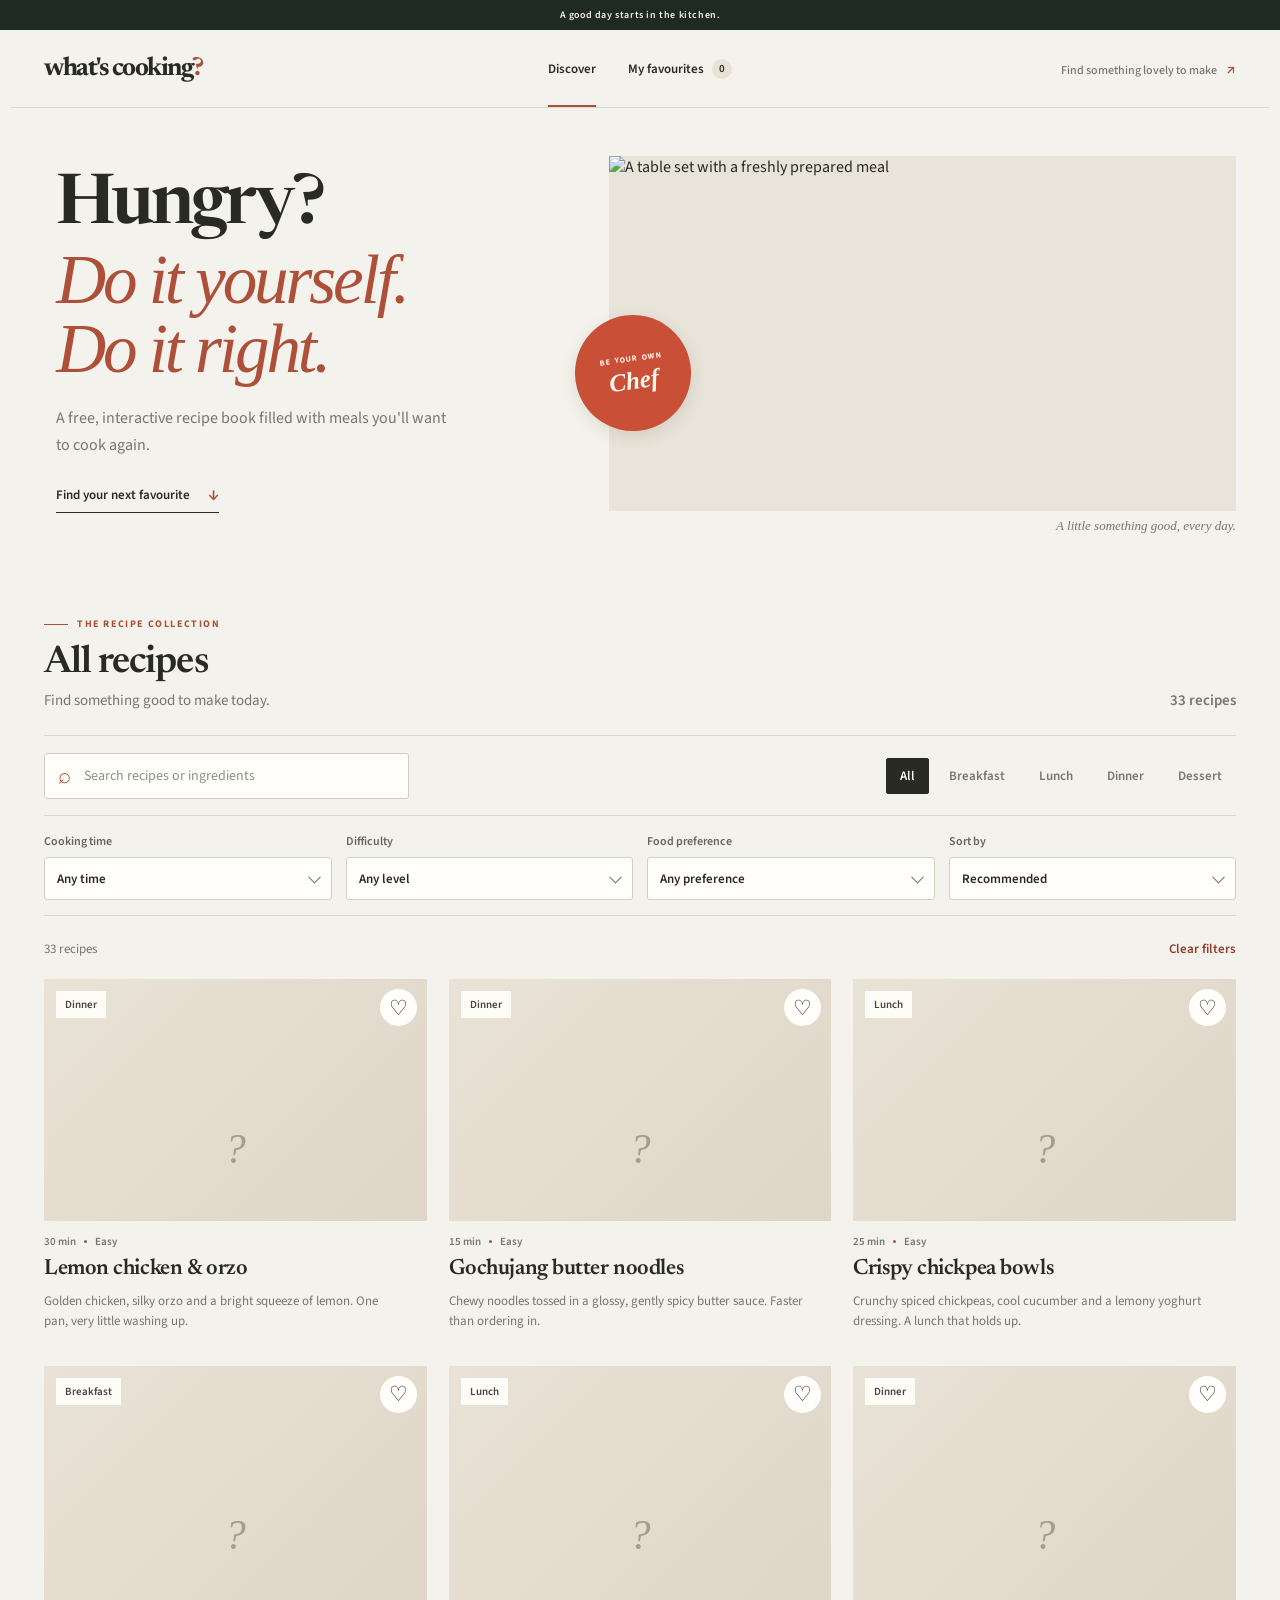
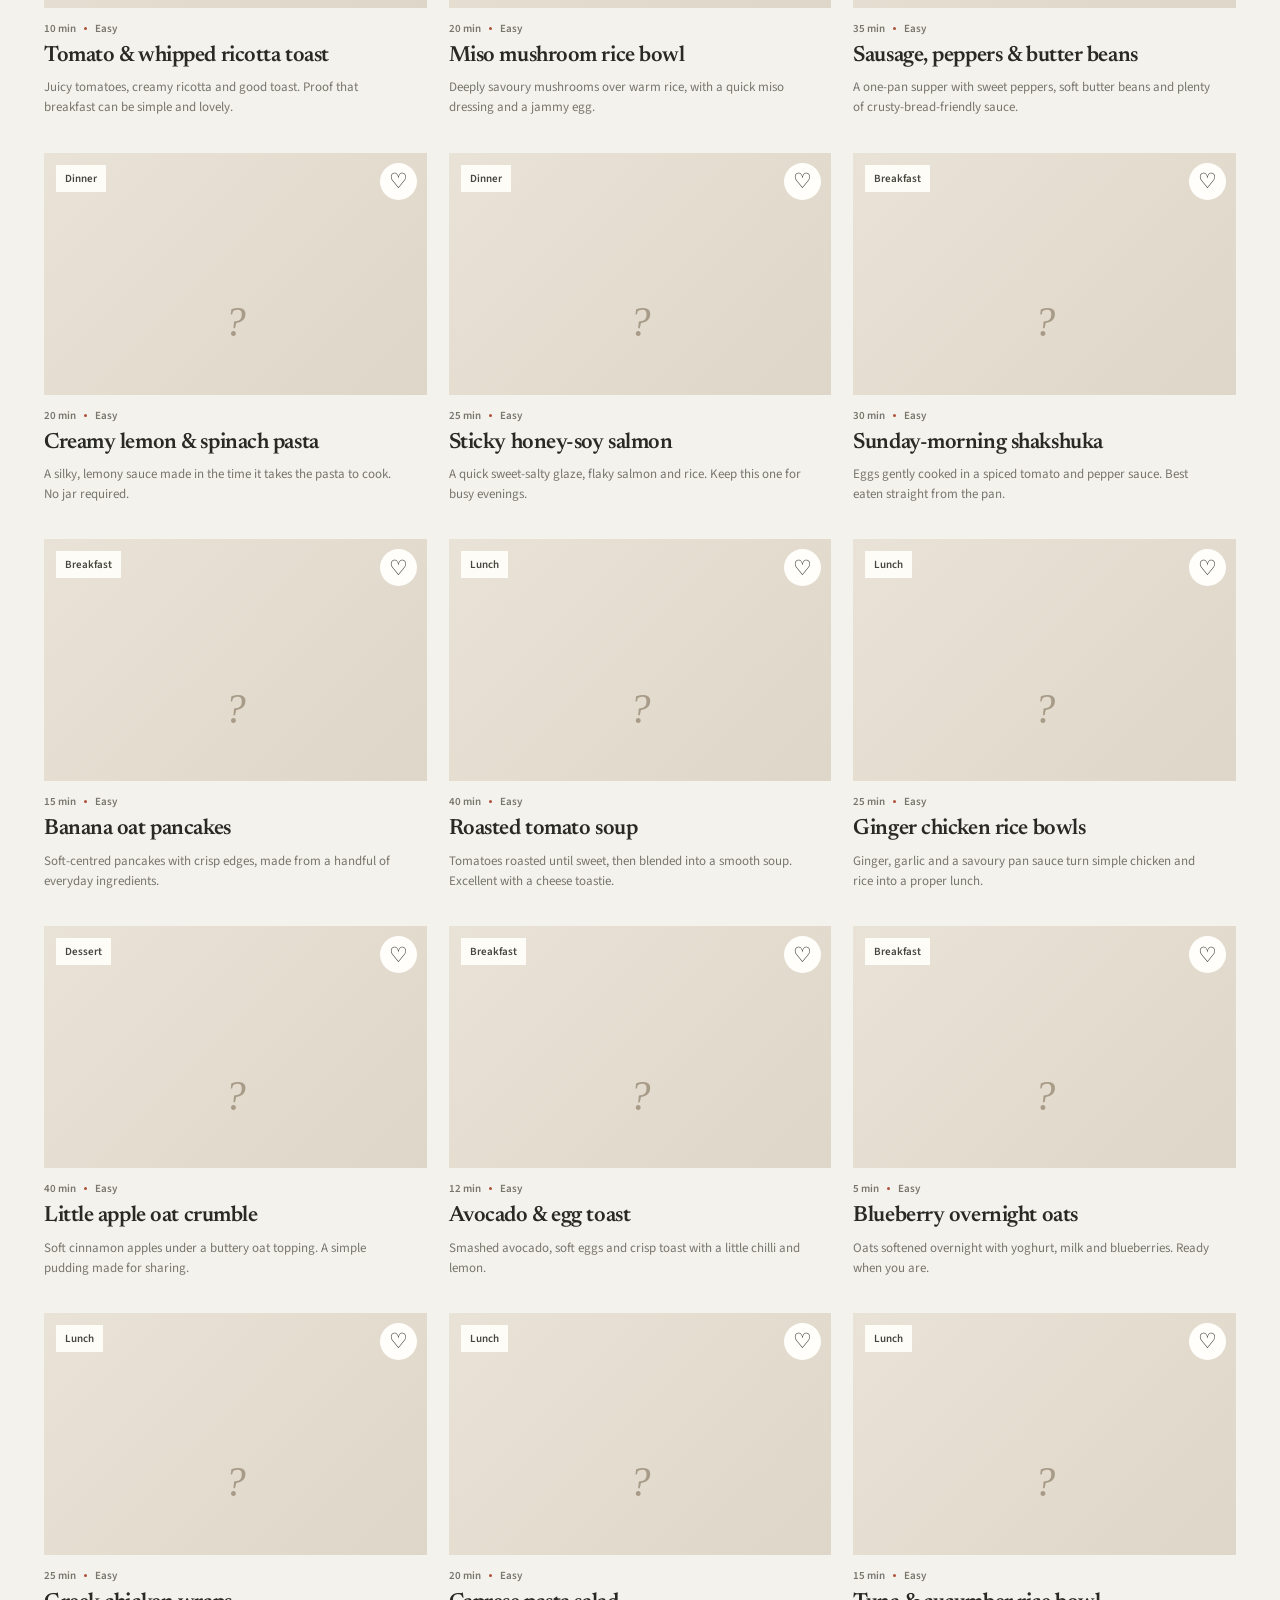
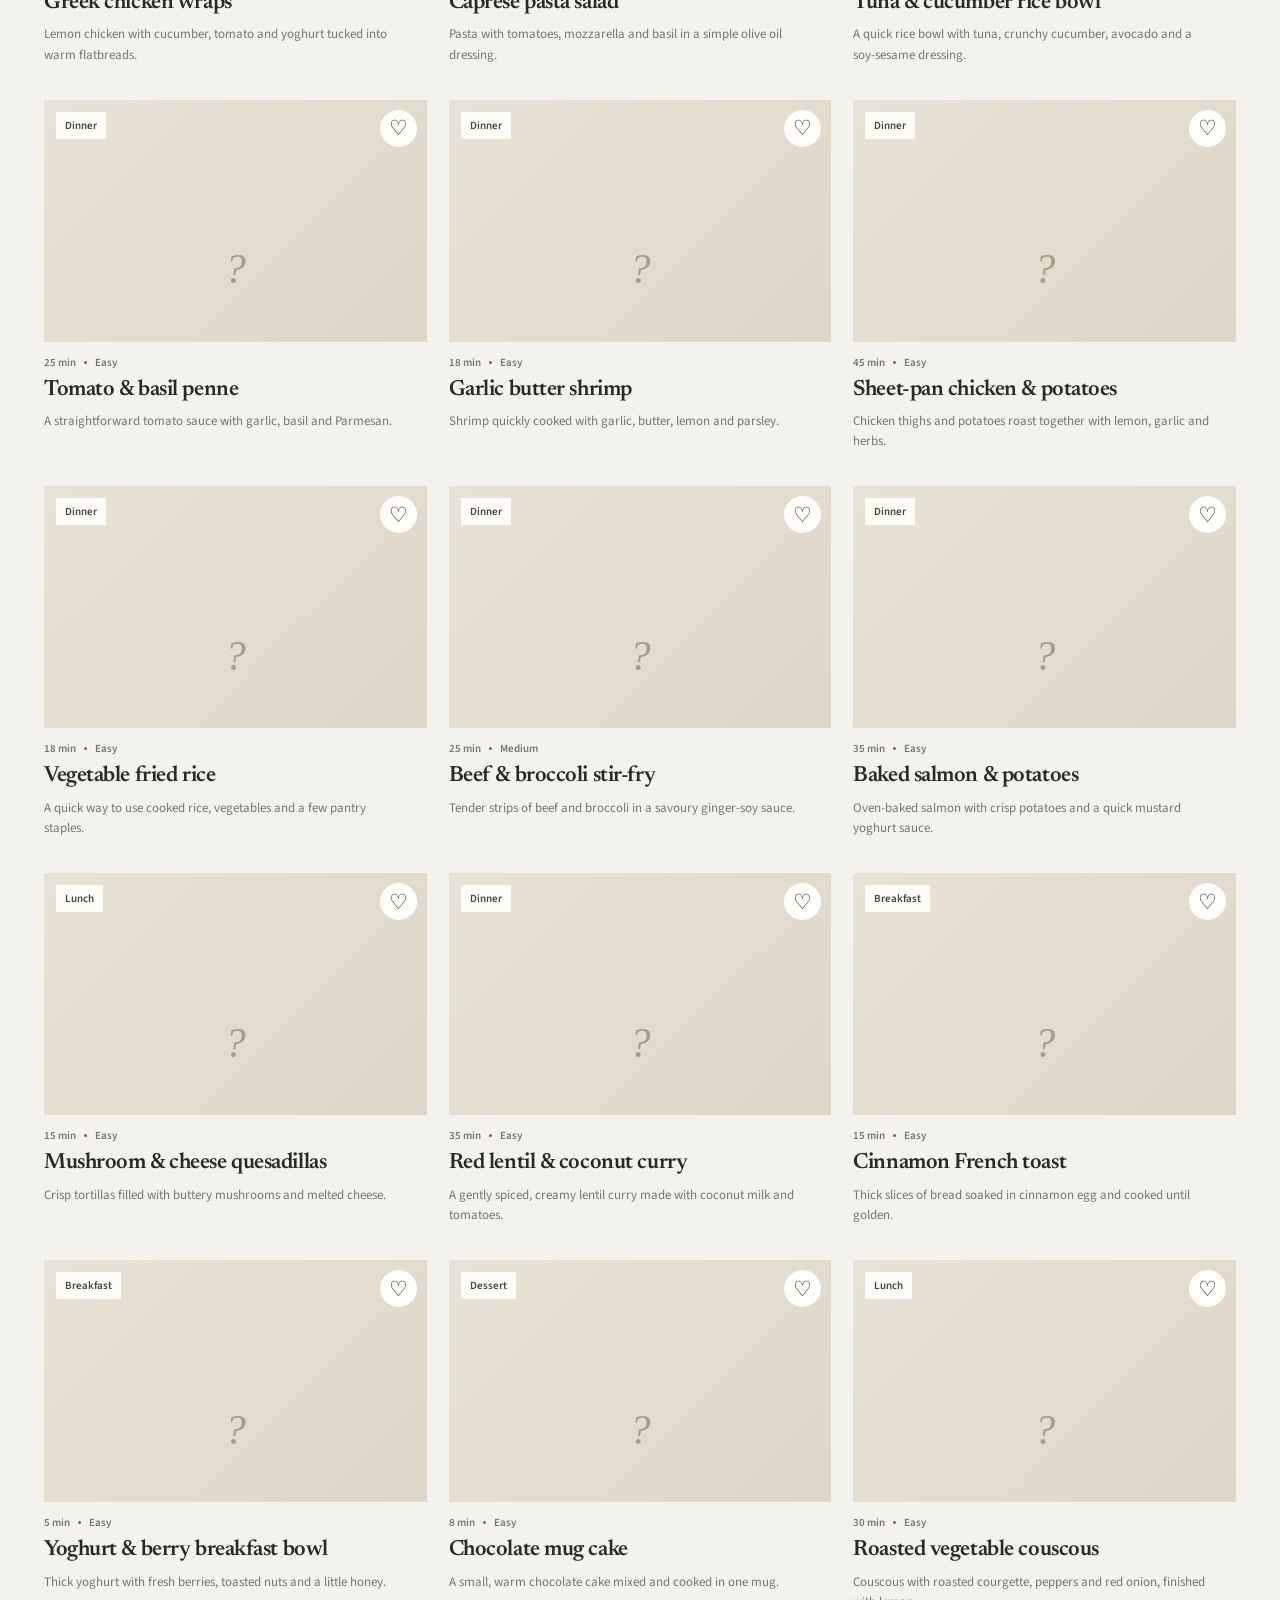
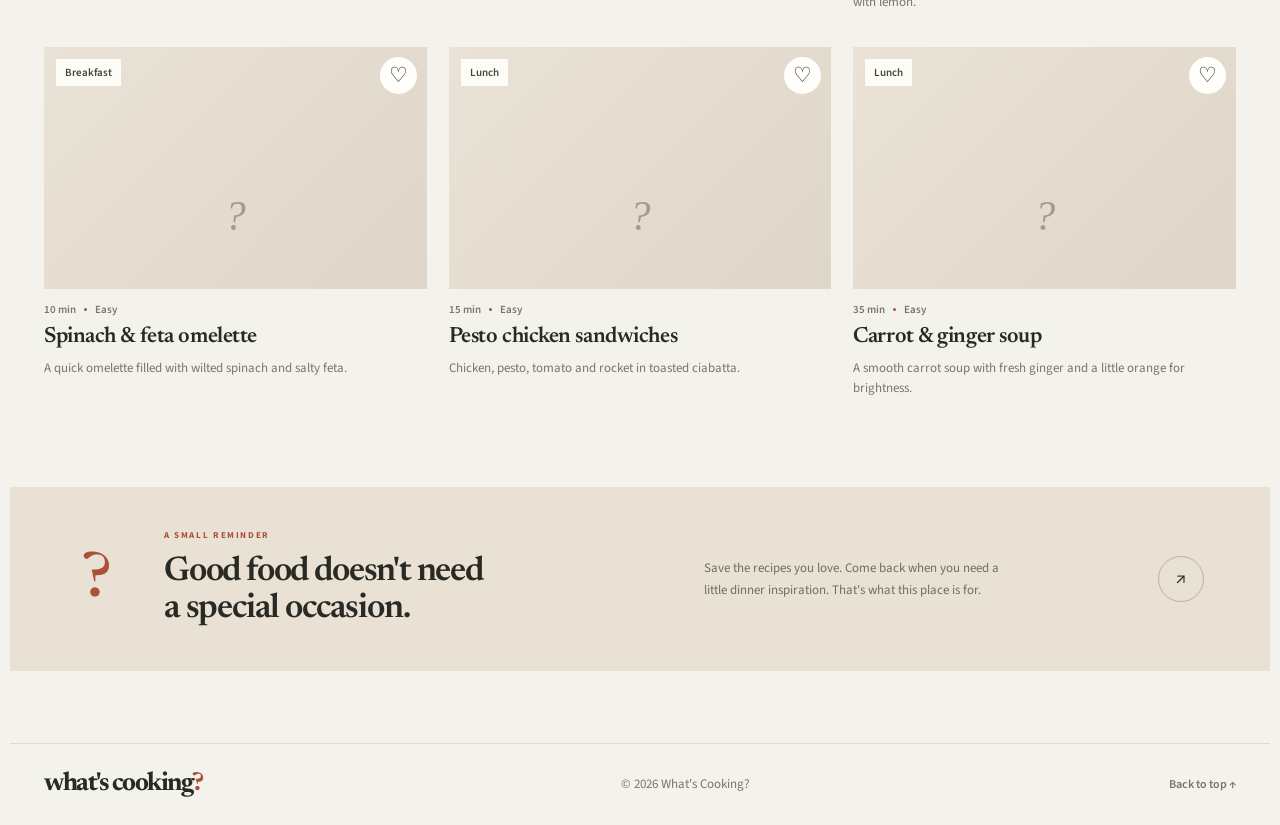
==== commit 733c4195: "Add files via upload" ====
--- a/index.html
+++ b/index.html
@@ -9,24 +9,22 @@
   <link rel="preconnect" href="https://fonts.googleapis.com">
   <link rel="preconnect" href="https://fonts.gstatic.com" crossorigin>
   <link href="https://fonts.googleapis.com/css2?family=Newsreader:opsz,wght@6..72,500;6..72,600;6..72,650;6..72,700&family=Source+Sans+3:wght@400;500;600;700&display=swap" rel="stylesheet">
-  <link rel="stylesheet" href="./styles.css?v=6">
-  <script src="./recipes.js?v=6" defer></script>
-  <script src="./app.js?v=6" defer></script>
+  <link rel="stylesheet" href="./styles.css?v=7">
+  <script src="./recipes.js?v=7" defer></script>
+  <script src="./app.js?v=7" defer></script>
 </head>
 <body data-page="discover">
   <a class="skip-link" href="#main-content">Skip to content</a>
 
   <div class="announcement-bar" aria-label="Site message">
-    <span>GOOD FOOD, NO FUSS</span>
-    <span class="announcement-mark" aria-hidden="true">?</span>
-    <span>A LITTLE INSPIRATION FOR YOUR NEXT MEAL</span>
+    <span>A good day starts in the kitchen.</span>
   </div>
 
   <header class="site-header">
     <a class="wordmark" href="./index.html#discover" aria-label="What's Cooking? home">what's cooking<span>?</span></a>
     <nav class="main-nav" aria-label="Main navigation">
       <a class="nav-link is-active" href="./index.html#discover" data-page-nav="discover" aria-current="page">Discover</a>
-      <a class="nav-link" href="./favorites.html" data-page-nav="saved" target="_blank" rel="noopener">My favourites <span id="favourite-count" class="nav-count">0</span></a>
+      <a class="nav-link" href="./favorites.html" data-page-nav="saved">My favourites <span id="favourite-count" class="nav-count">0</span></a>
     </nav>
     <a class="header-cta" href="#recipe-grid">Find something lovely to make <span aria-hidden="true">↗</span></a>
   </header>
@@ -34,8 +32,8 @@
   <main id="main-content">
     <section class="hero" id="discover" aria-labelledby="hero-title">
       <div class="hero-copy">
-        <h1 id="hero-title">A good day starts <em>in the kitchen.</em></h1>
-        <p class="hero-description">The kind of recipes you'll want to make again. Simple ingredients, satisfying food, and a little inspiration for whatever's in your fridge.</p>
+        <h1 id="hero-title">Hungry?<em>Do it yourself.<br>Do it right.</em></h1>
+        <p class="hero-description">A free, interactive recipe book filled with meals you'll want to cook again.</p>
         <a class="primary-link" href="#recipe-grid">Find your next favourite <span aria-hidden="true">↓</span></a>
       </div>
       <div class="hero-visual">
@@ -133,7 +131,7 @@
         <h2 id="reminder-title">Good food doesn't need<br> a special occasion.</h2>
       </div>
       <p class="reminder-copy">Save the recipes you love. Come back when you need a little dinner inspiration. That's what this place is for.</p>
-      <a class="reminder-link" href="./favorites.html" target="_blank" rel="noopener" aria-label="Open your favourites">↗</a>
+      <a class="reminder-link" href="./favorites.html" aria-label="Open your favourites">↗</a>
     </section>
   </main>
 
--- a/styles.css
+++ b/styles.css
@@ -232,7 +232,7 @@
   color: #f5f1e8;
   font-size: 10px;
   font-weight: 600;
-  letter-spacing: .12em;
+  letter-spacing: .06em;
   text-align: center;
 }
 .announcement-mark {
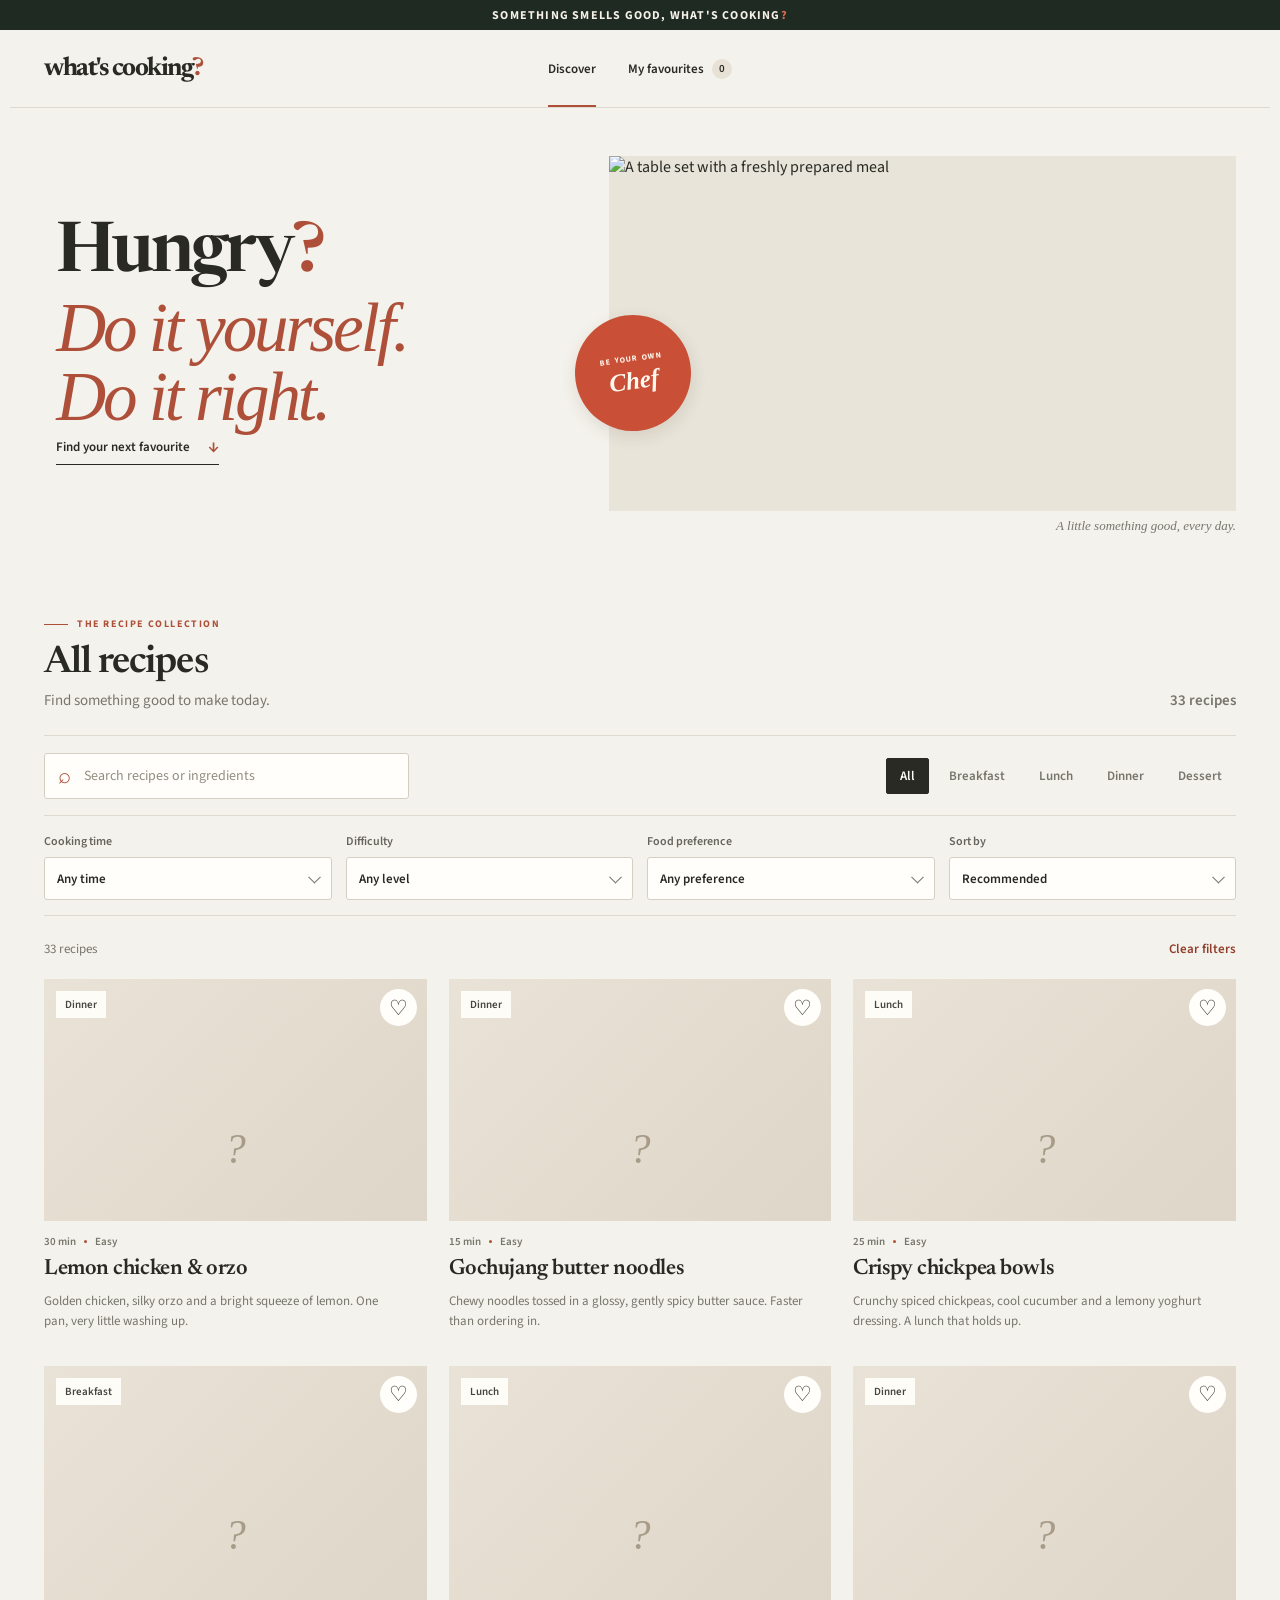
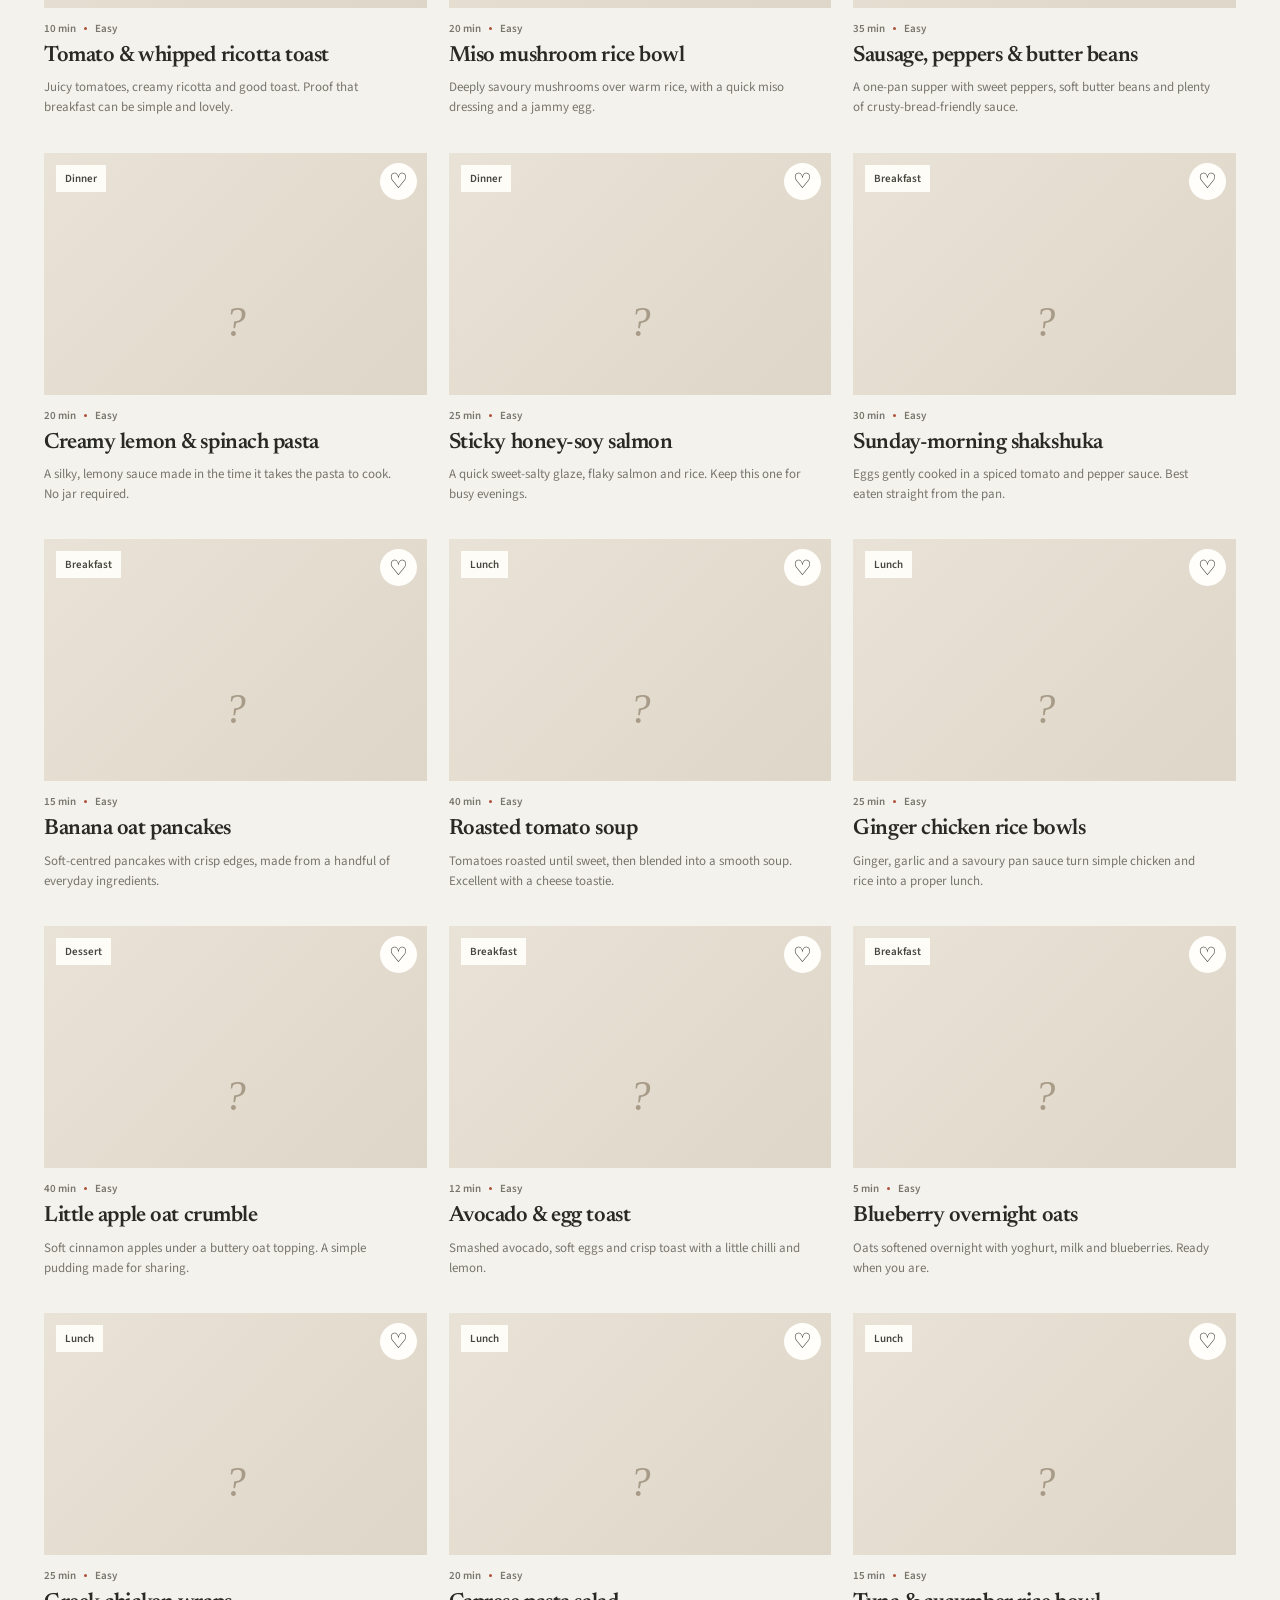
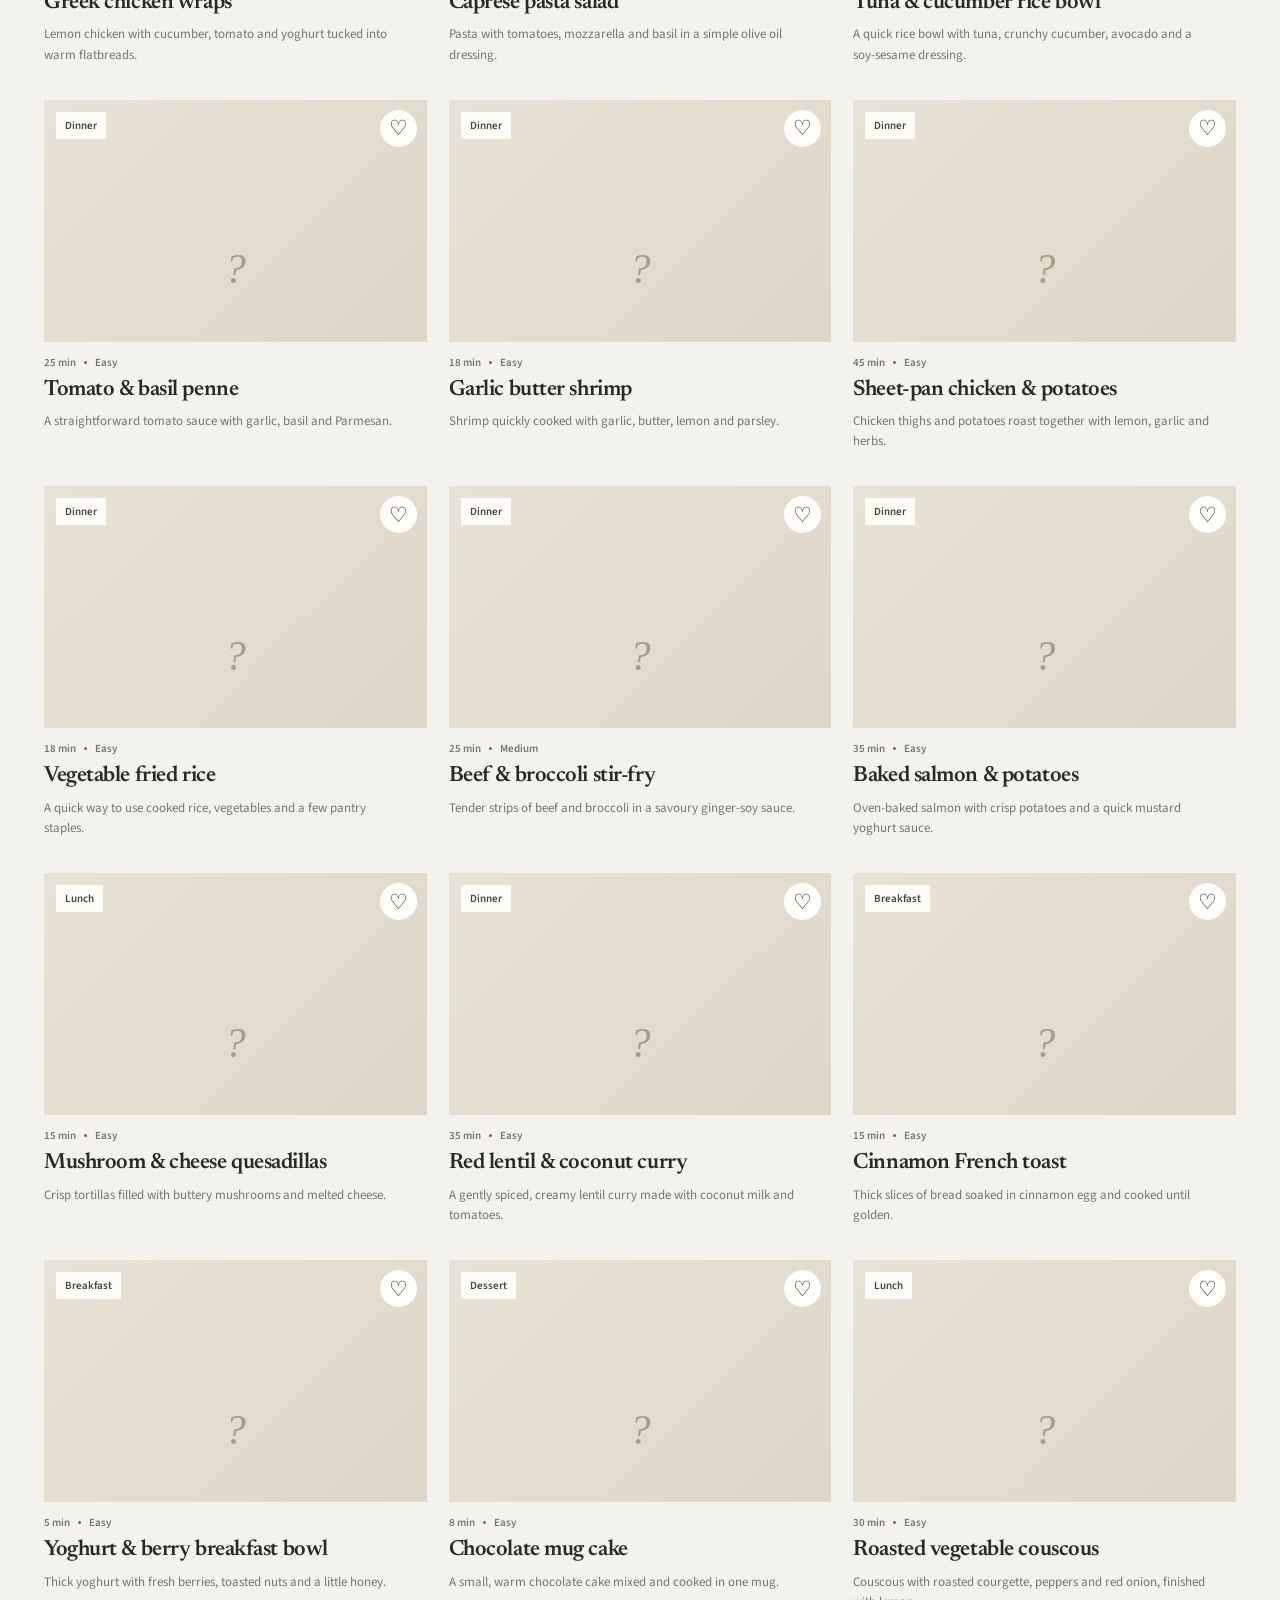
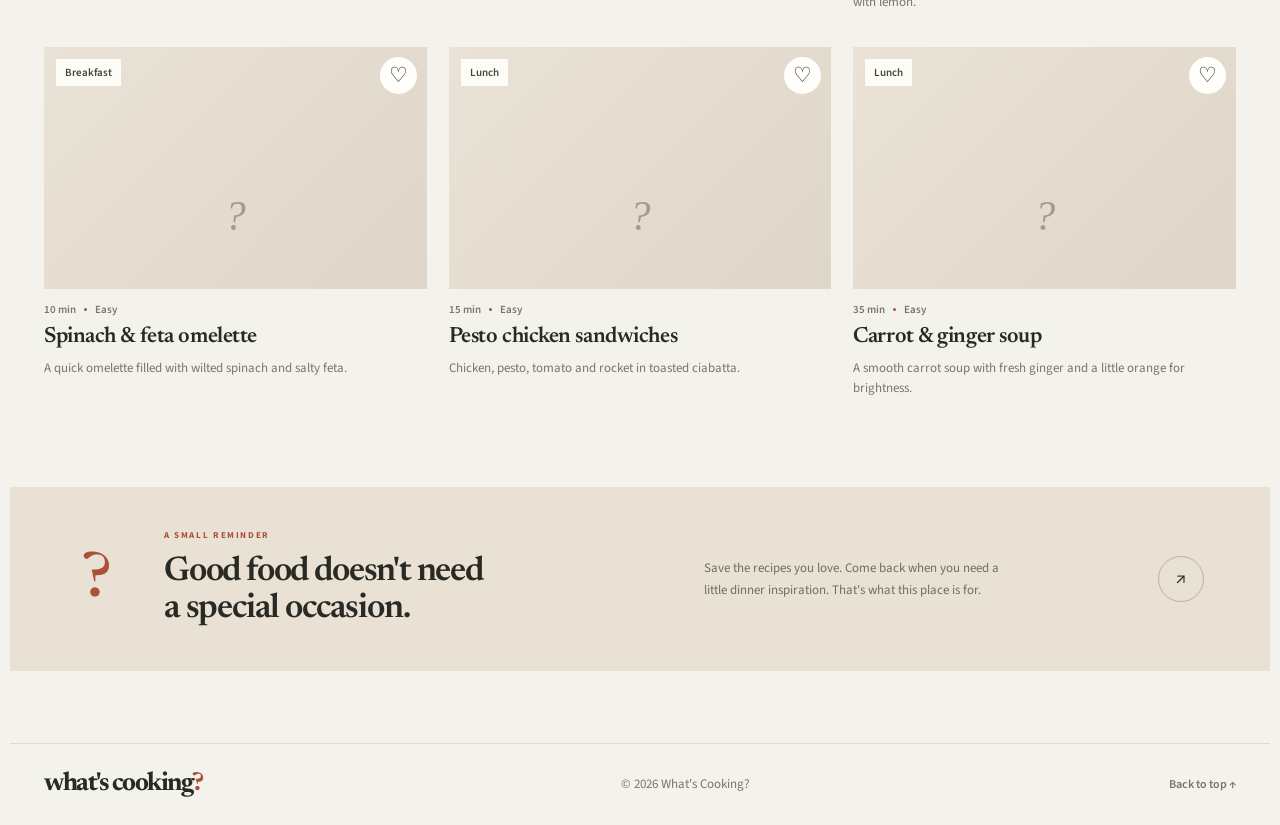
==== commit fece9db4: "Add files via upload" ====
--- a/index.html
+++ b/index.html
@@ -9,15 +9,15 @@
   <link rel="preconnect" href="https://fonts.googleapis.com">
   <link rel="preconnect" href="https://fonts.gstatic.com" crossorigin>
   <link href="https://fonts.googleapis.com/css2?family=Newsreader:opsz,wght@6..72,500;6..72,600;6..72,650;6..72,700&family=Source+Sans+3:wght@400;500;600;700&display=swap" rel="stylesheet">
-  <link rel="stylesheet" href="./styles.css?v=7">
-  <script src="./recipes.js?v=7" defer></script>
-  <script src="./app.js?v=7" defer></script>
+  <link rel="stylesheet" href="./styles.css?v=8">
+  <script src="./recipes.js?v=8" defer></script>
+  <script src="./app.js?v=8" defer></script>
 </head>
 <body data-page="discover">
   <a class="skip-link" href="#main-content">Skip to content</a>
 
   <div class="announcement-bar" aria-label="Site message">
-    <span>A good day starts in the kitchen.</span>
+    <span>Something smells good, what's cooking<span class="announcement-question">?</span></span>
   </div>
 
   <header class="site-header">
@@ -26,14 +26,12 @@
       <a class="nav-link is-active" href="./index.html#discover" data-page-nav="discover" aria-current="page">Discover</a>
       <a class="nav-link" href="./favorites.html" data-page-nav="saved">My favourites <span id="favourite-count" class="nav-count">0</span></a>
     </nav>
-    <a class="header-cta" href="#recipe-grid">Find something lovely to make <span aria-hidden="true">↗</span></a>
   </header>
 
   <main id="main-content">
     <section class="hero" id="discover" aria-labelledby="hero-title">
       <div class="hero-copy">
-        <h1 id="hero-title">Hungry?<em>Do it yourself.<br>Do it right.</em></h1>
-        <p class="hero-description">A free, interactive recipe book filled with meals you'll want to cook again.</p>
+        <h1 id="hero-title">Hungry<span class="hero-question">?</span><em>Do it yourself.<br>Do it right.</em></h1>
         <a class="primary-link" href="#recipe-grid">Find your next favourite <span aria-hidden="true">↓</span></a>
       </div>
       <div class="hero-visual">
--- a/styles.css
+++ b/styles.css
@@ -230,10 +230,15 @@
   padding: 5px 14px;
   background: #1f2a22;
   color: #f5f1e8;
-  font-size: 10px;
-  font-weight: 600;
-  letter-spacing: .06em;
+  font-size: 12px;
+  font-weight: 700;
+  letter-spacing: .10em;
+  text-transform: uppercase;
   text-align: center;
+}
+.announcement-question {
+  color: #d96a4e;
+  font-weight: 800;
 }
 .announcement-mark {
   color: #d96a4e;
@@ -291,6 +296,7 @@
   line-height: .99;
   letter-spacing: -.045em;
 }
+.hero-question { color: var(--accent); }
 .hero h1 em {
   margin-top: 5px;
   color: var(--accent);
@@ -480,7 +486,7 @@
   .reminder-band { margin-left: 24px; margin-right: 24px; padding: 28px; grid-template-columns: 56px 1.2fr 1fr 45px; gap: 17px; }
 }
 @media (max-width: 650px) {
-  .announcement-bar { min-height: 28px; gap: 8px; font-size: 8px; letter-spacing: .08em; }
+  .announcement-bar { min-height: 30px; gap: 8px; padding: 5px 10px; font-size: 10px; letter-spacing: .06em; }
   .site-header { height: 68px; padding: 0 18px; grid-template-columns: auto 1fr; }
   .wordmark { font-size: 22px; }
   .main-nav { grid-column: 2; justify-self: end; gap: 15px; }
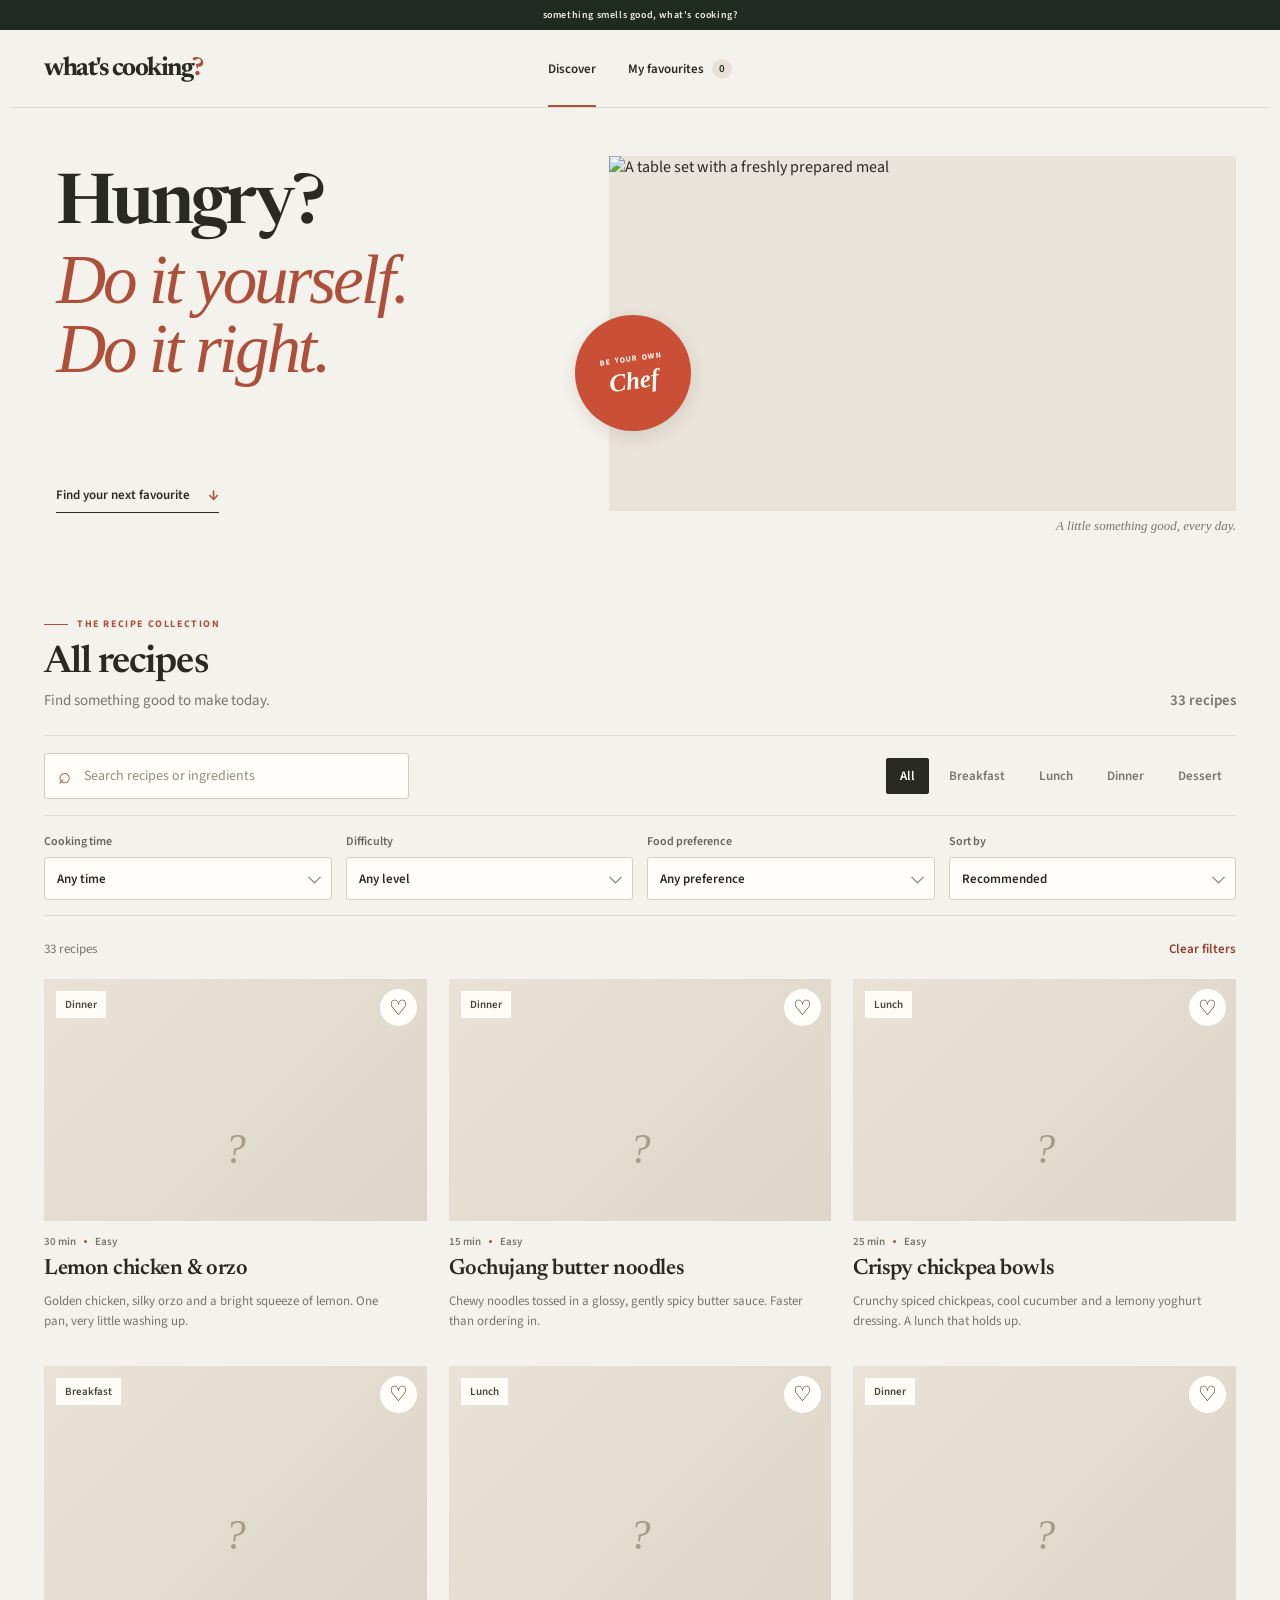
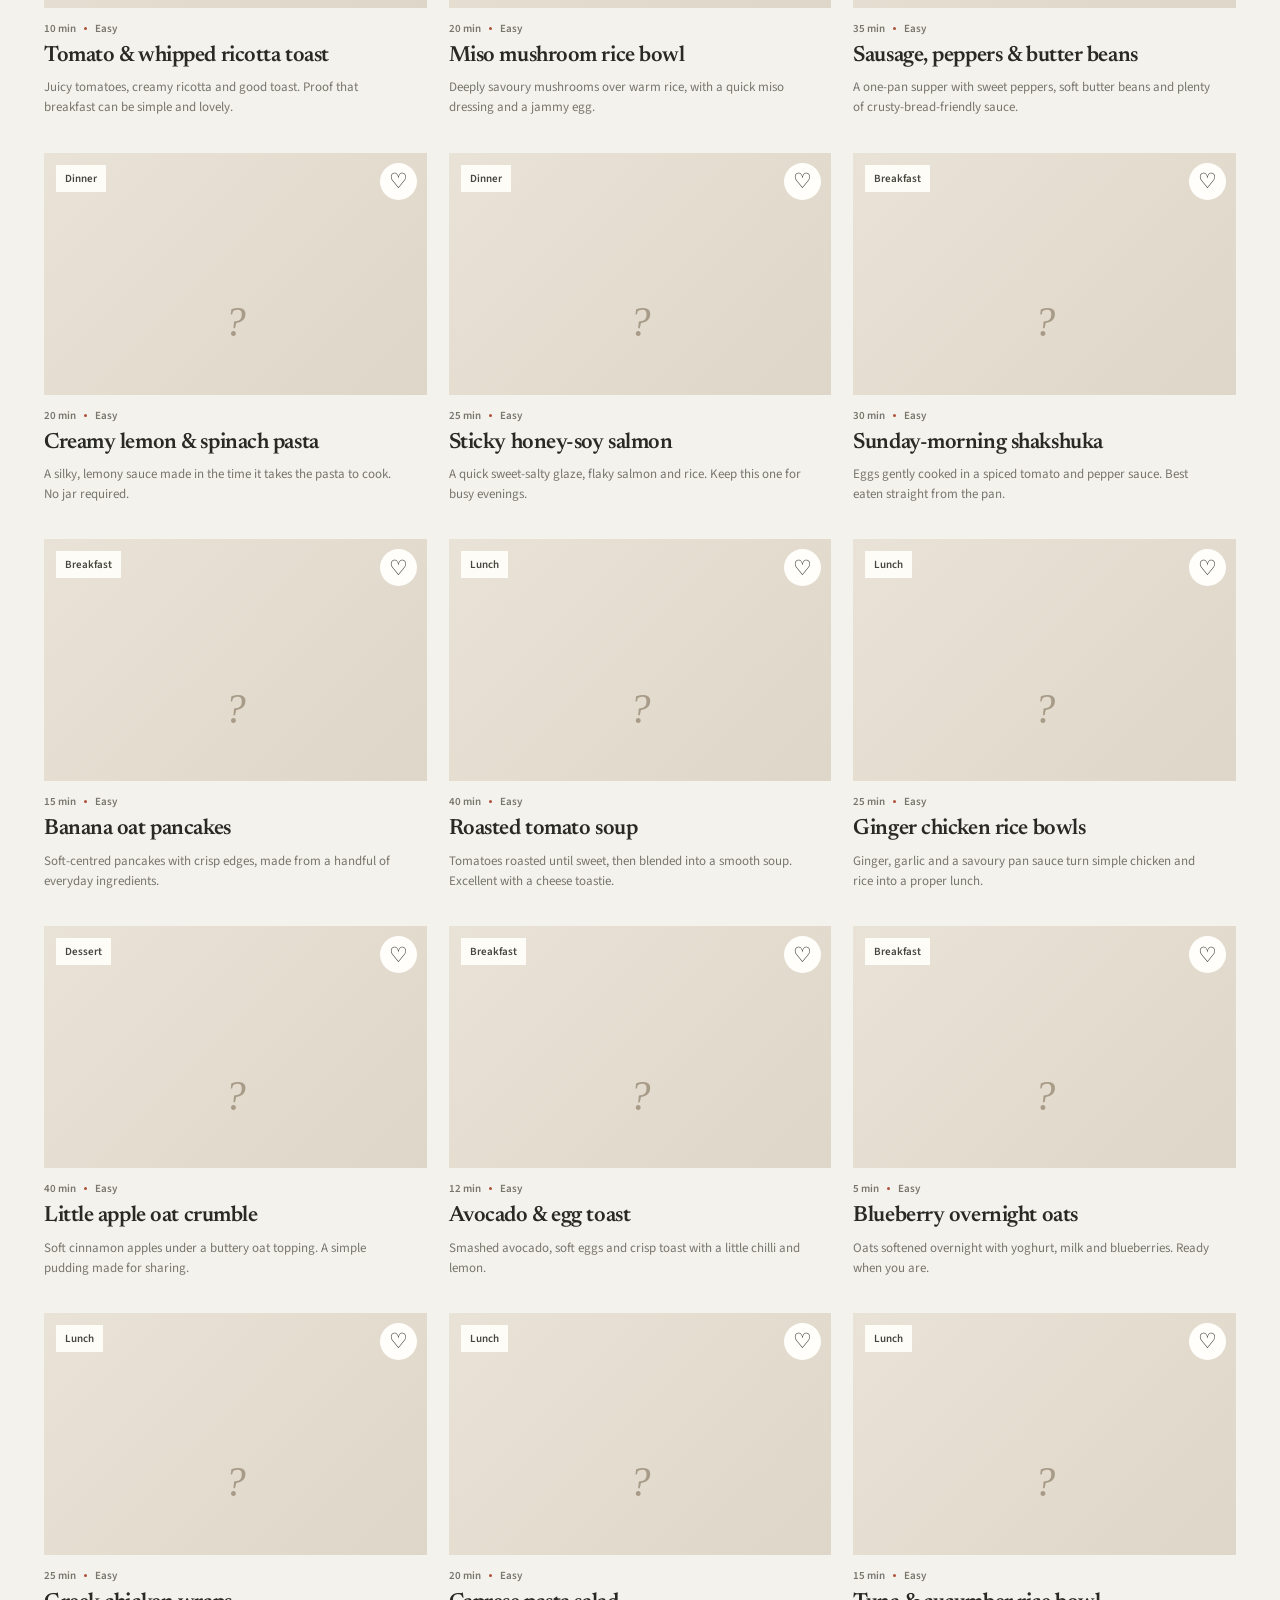
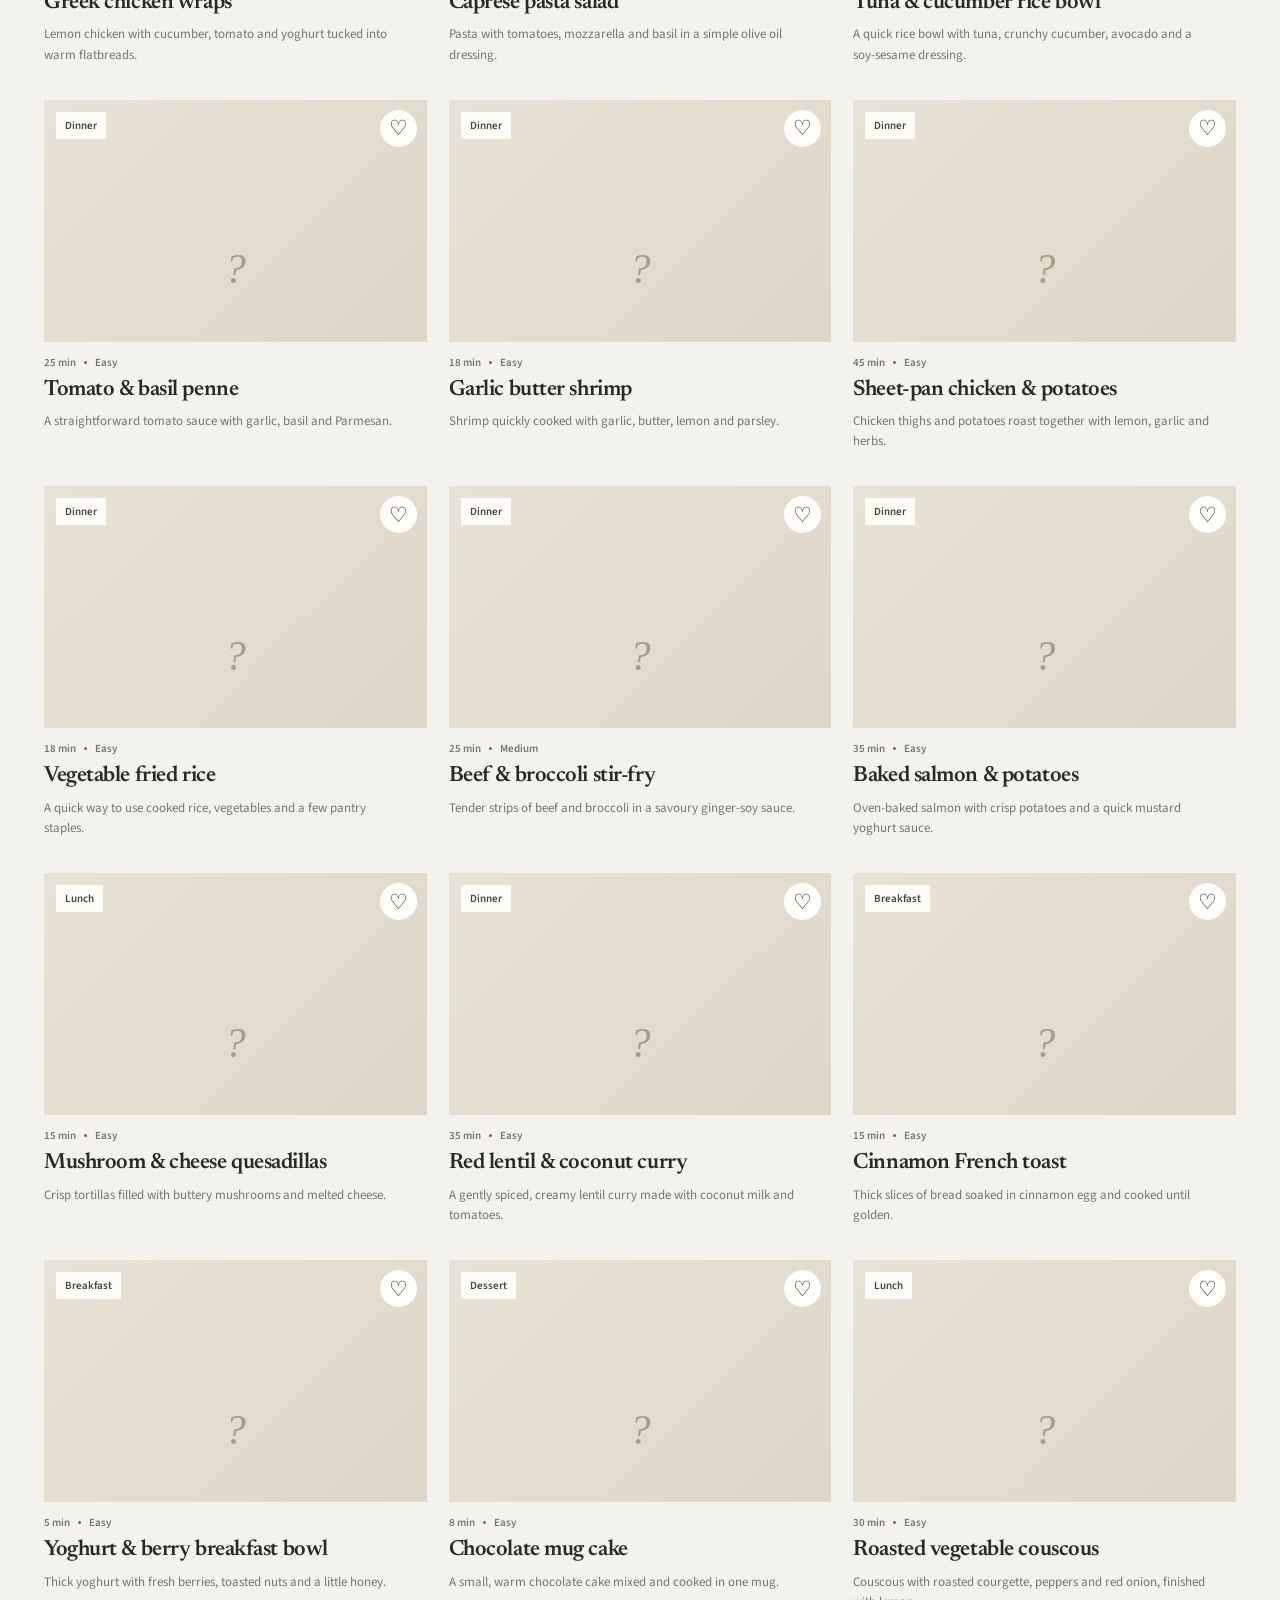
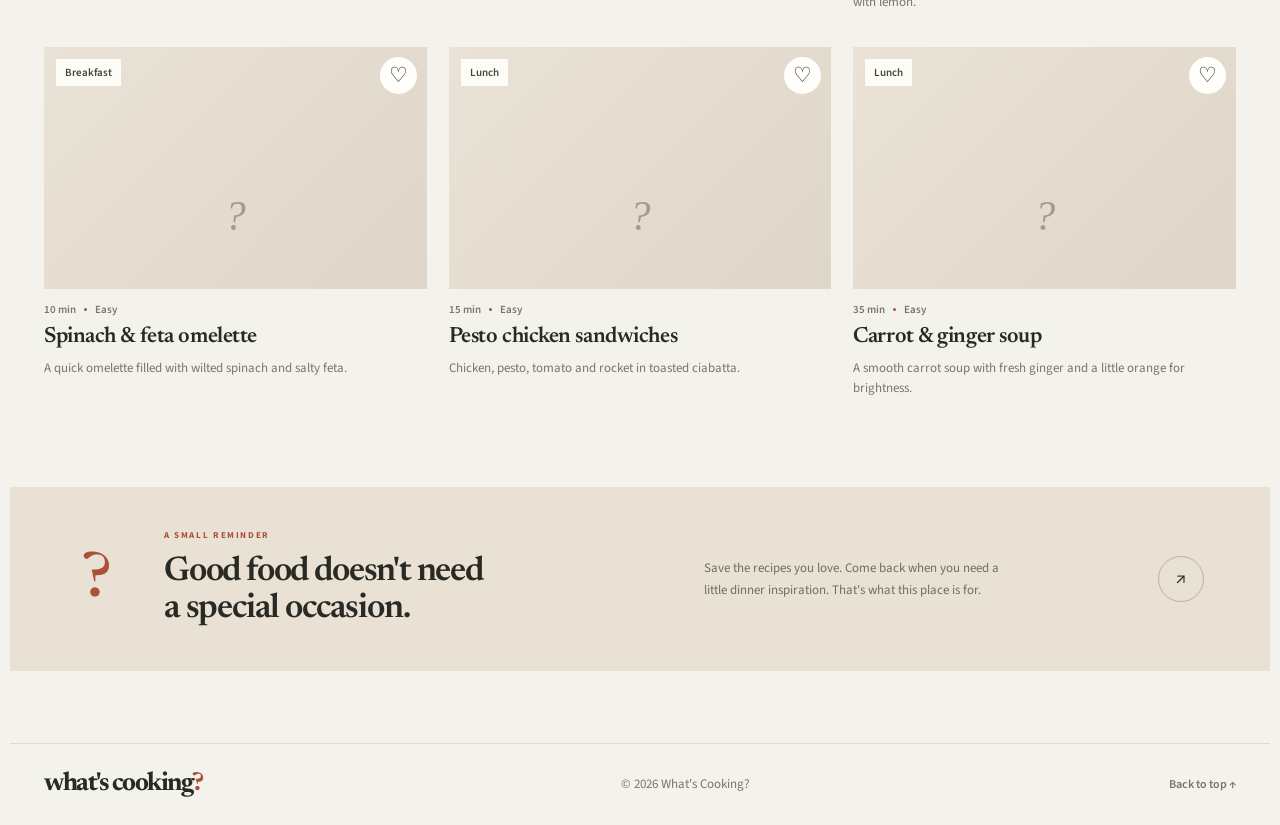
==== commit c743c5e6: "Add files via upload" ====
--- a/index.html
+++ b/index.html
@@ -17,7 +17,7 @@
   <a class="skip-link" href="#main-content">Skip to content</a>
 
   <div class="announcement-bar" aria-label="Site message">
-    <span>Something smells good, what's cooking<span class="announcement-question">?</span></span>
+    <span class="announcement-copy">something smells good, what's cooking<span class="announcement-question">?</span></span>
   </div>
 
   <header class="site-header">
@@ -31,7 +31,8 @@
   <main id="main-content">
     <section class="hero" id="discover" aria-labelledby="hero-title">
       <div class="hero-copy">
-        <h1 id="hero-title">Hungry<span class="hero-question">?</span><em>Do it yourself.<br>Do it right.</em></h1>
+        <h1 id="hero-title">Hungry?<em>Do it yourself.<br>Do it right.</em></h1>
+        <p class="hero-description hero-description-spacer" aria-hidden="true"></p>
         <a class="primary-link" href="#recipe-grid">Find your next favourite <span aria-hidden="true">↓</span></a>
       </div>
       <div class="hero-visual">
--- a/styles.css
+++ b/styles.css
@@ -220,6 +220,35 @@
   .ingredient-list li, .instructions-list li { font-size: 10pt; }
 }
 
+/* Small, aligned announcement copy and preserved hero spacing after copy removal */
+.announcement-bar {
+  font-size: 9px;
+  line-height: 1;
+}
+.announcement-copy {
+  display: inline-block;
+  font-size: inherit;
+  line-height: 1;
+}
+.announcement-question {
+  display: inline-block;
+  font-size: inherit;
+  line-height: 1;
+  vertical-align: baseline;
+}
+.wordmark span {
+  font-size: 1em;
+  line-height: 1;
+  vertical-align: baseline;
+}
+.hero-description-spacer {
+  height: 3.4em;
+  min-height: 3.4em;
+}
+@media (max-width: 650px) {
+  .announcement-bar { font-size: 8px; }
+}
+
 /* Restored homepage details and separate favourites page */
 .announcement-bar {
   min-height: 30px;
@@ -230,15 +259,10 @@
   padding: 5px 14px;
   background: #1f2a22;
   color: #f5f1e8;
-  font-size: 12px;
-  font-weight: 700;
-  letter-spacing: .10em;
-  text-transform: uppercase;
+  font-size: 10px;
+  font-weight: 600;
+  letter-spacing: .06em;
   text-align: center;
-}
-.announcement-question {
-  color: #d96a4e;
-  font-weight: 800;
 }
 .announcement-mark {
   color: #d96a4e;
@@ -296,7 +320,6 @@
   line-height: .99;
   letter-spacing: -.045em;
 }
-.hero-question { color: var(--accent); }
 .hero h1 em {
   margin-top: 5px;
   color: var(--accent);
@@ -486,7 +509,7 @@
   .reminder-band { margin-left: 24px; margin-right: 24px; padding: 28px; grid-template-columns: 56px 1.2fr 1fr 45px; gap: 17px; }
 }
 @media (max-width: 650px) {
-  .announcement-bar { min-height: 30px; gap: 8px; padding: 5px 10px; font-size: 10px; letter-spacing: .06em; }
+  .announcement-bar { min-height: 28px; gap: 8px; font-size: 8px; letter-spacing: .08em; }
   .site-header { height: 68px; padding: 0 18px; grid-template-columns: auto 1fr; }
   .wordmark { font-size: 22px; }
   .main-nav { grid-column: 2; justify-self: end; gap: 15px; }
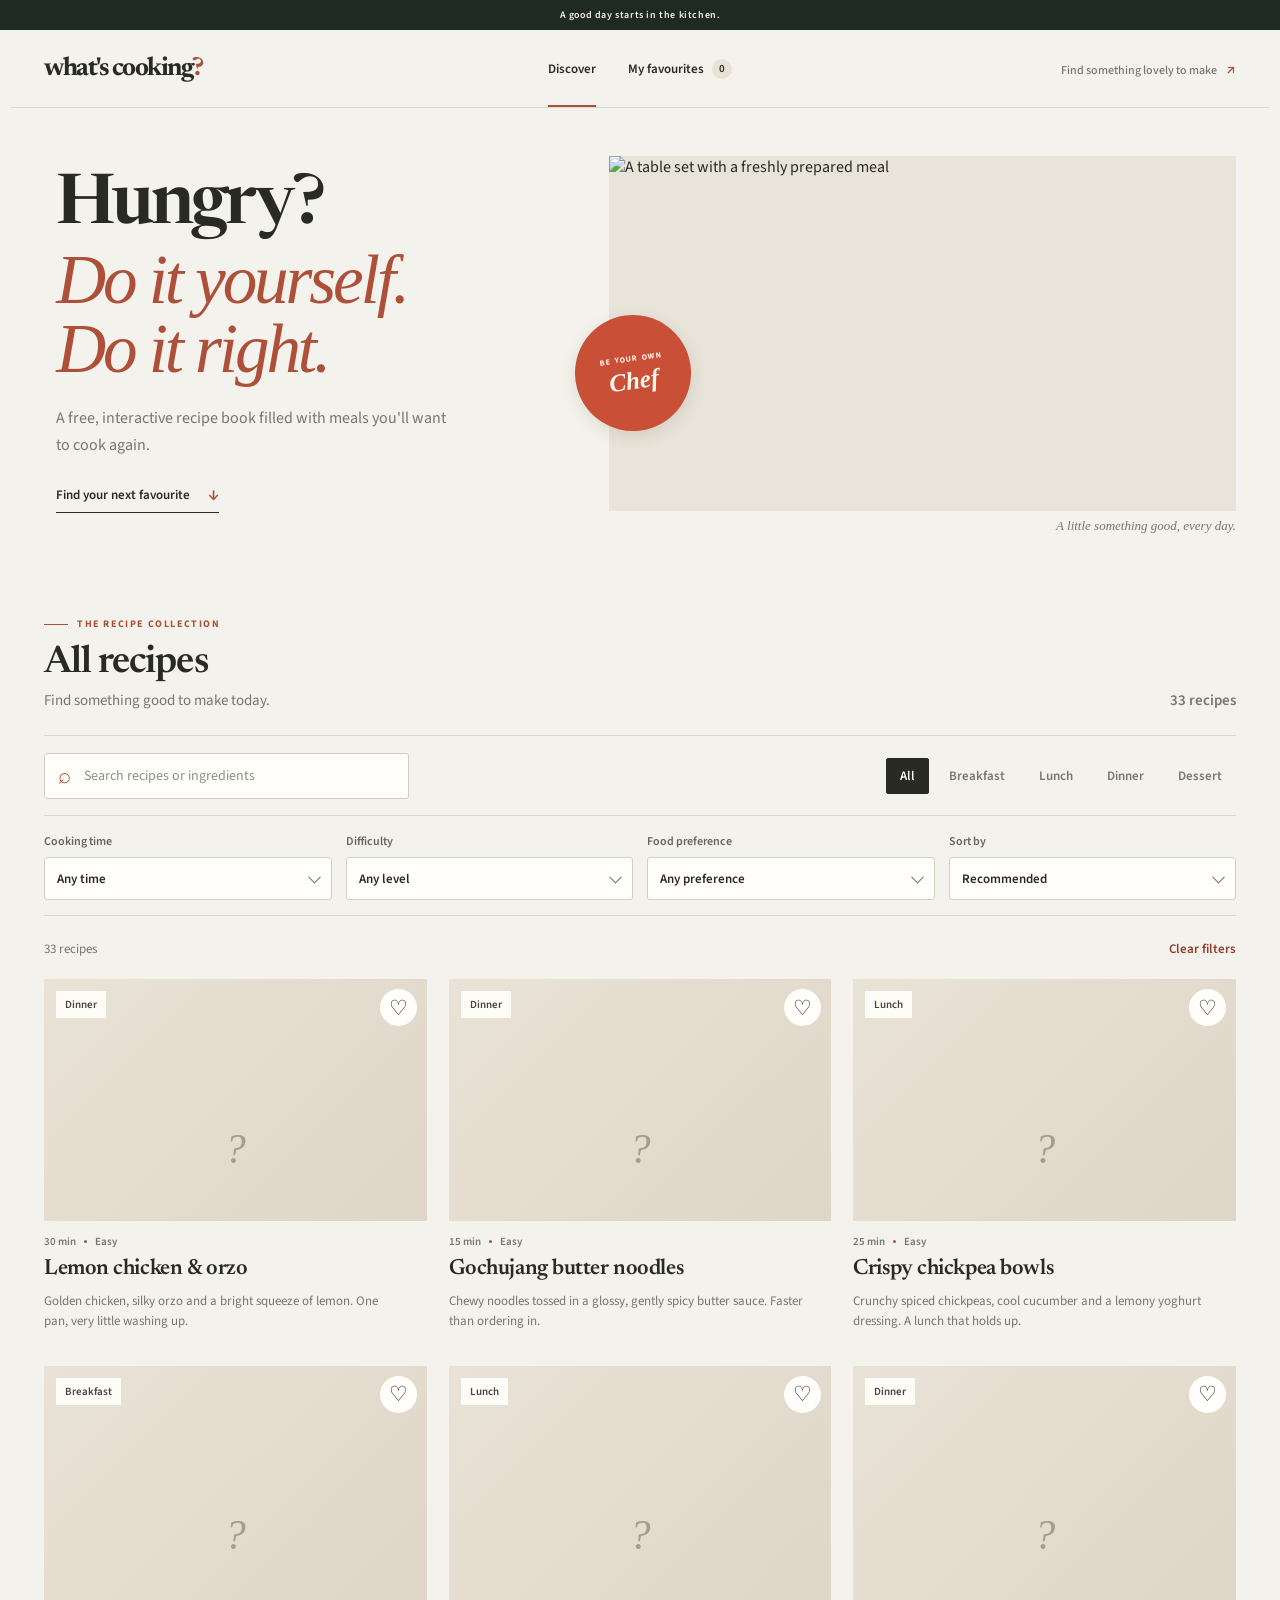
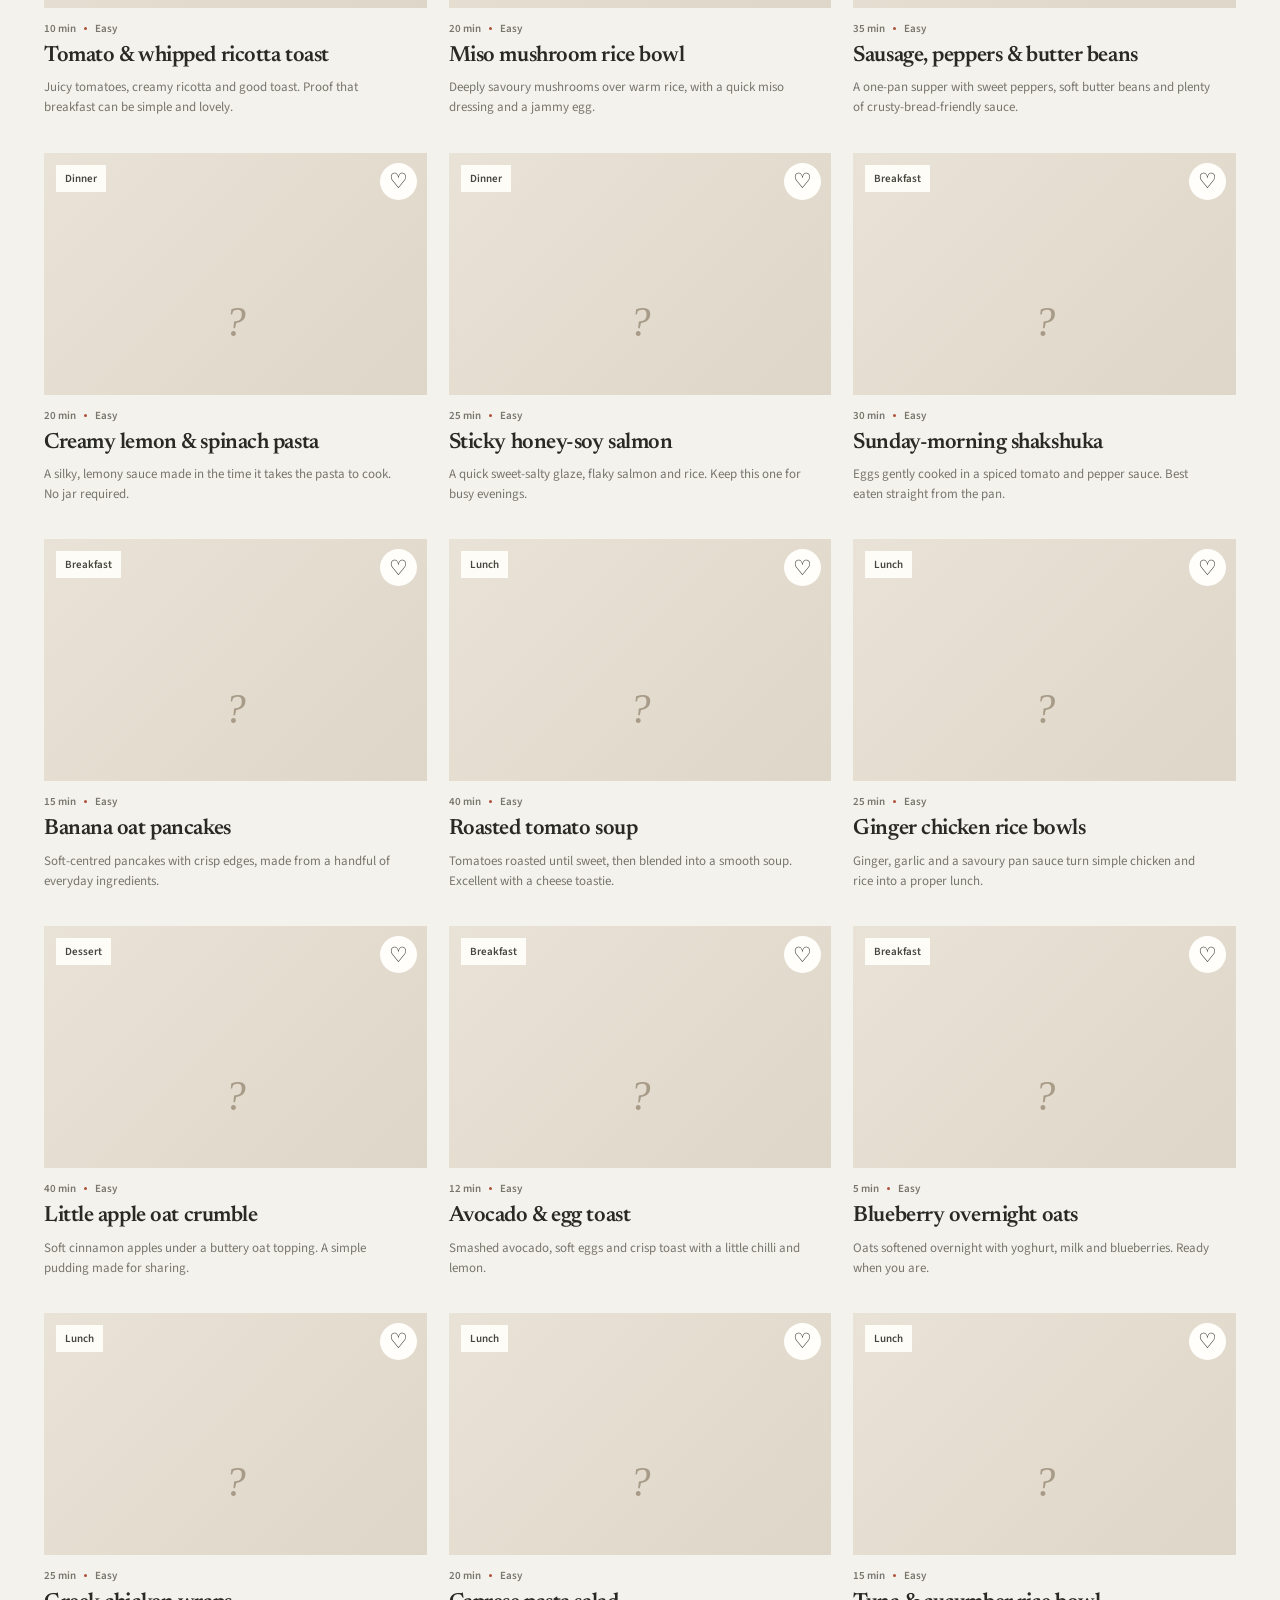
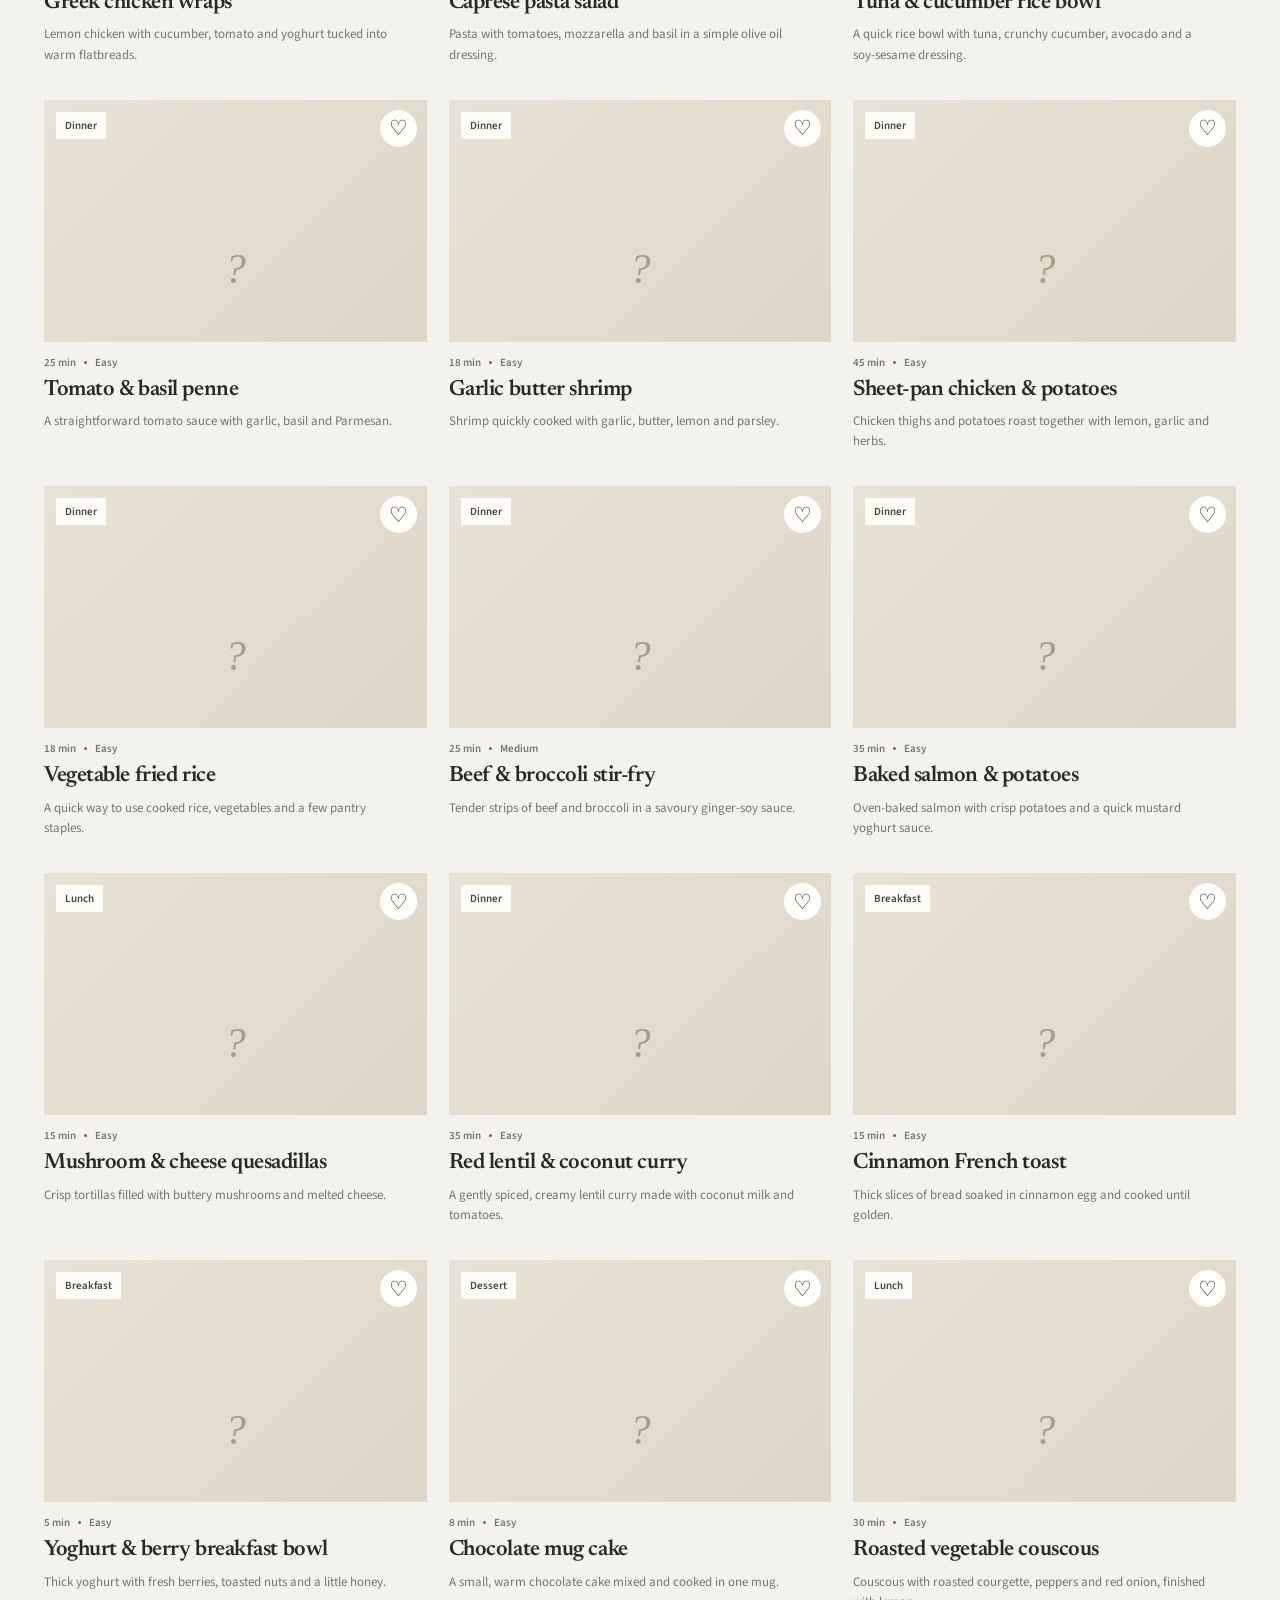
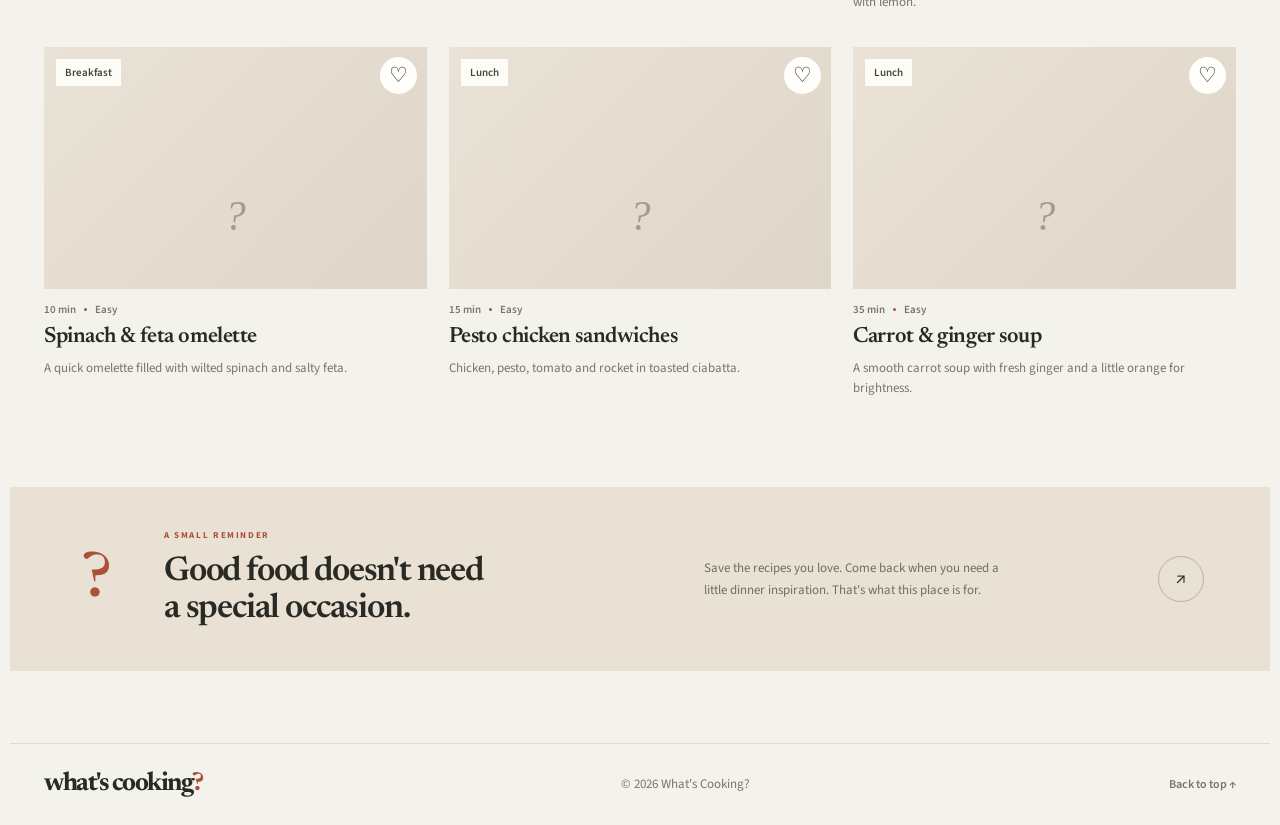
==== commit 5ac01456: "Add files via upload" ====
--- a/index.html
+++ b/index.html
@@ -9,15 +9,15 @@
   <link rel="preconnect" href="https://fonts.googleapis.com">
   <link rel="preconnect" href="https://fonts.gstatic.com" crossorigin>
   <link href="https://fonts.googleapis.com/css2?family=Newsreader:opsz,wght@6..72,500;6..72,600;6..72,650;6..72,700&family=Source+Sans+3:wght@400;500;600;700&display=swap" rel="stylesheet">
-  <link rel="stylesheet" href="./styles.css?v=8">
-  <script src="./recipes.js?v=8" defer></script>
-  <script src="./app.js?v=8" defer></script>
+  <link rel="stylesheet" href="./styles.css?v=7">
+  <script src="./recipes.js?v=7" defer></script>
+  <script src="./app.js?v=7" defer></script>
 </head>
 <body data-page="discover">
   <a class="skip-link" href="#main-content">Skip to content</a>
 
   <div class="announcement-bar" aria-label="Site message">
-    <span class="announcement-copy">something smells good, what's cooking<span class="announcement-question">?</span></span>
+    <span>A good day starts in the kitchen.</span>
   </div>
 
   <header class="site-header">
@@ -26,13 +26,14 @@
       <a class="nav-link is-active" href="./index.html#discover" data-page-nav="discover" aria-current="page">Discover</a>
       <a class="nav-link" href="./favorites.html" data-page-nav="saved">My favourites <span id="favourite-count" class="nav-count">0</span></a>
     </nav>
+    <a class="header-cta" href="#recipe-grid">Find something lovely to make <span aria-hidden="true">↗</span></a>
   </header>
 
   <main id="main-content">
     <section class="hero" id="discover" aria-labelledby="hero-title">
       <div class="hero-copy">
         <h1 id="hero-title">Hungry?<em>Do it yourself.<br>Do it right.</em></h1>
-        <p class="hero-description hero-description-spacer" aria-hidden="true"></p>
+        <p class="hero-description">A free, interactive recipe book filled with meals you'll want to cook again.</p>
         <a class="primary-link" href="#recipe-grid">Find your next favourite <span aria-hidden="true">↓</span></a>
       </div>
       <div class="hero-visual">
--- a/styles.css
+++ b/styles.css
@@ -220,35 +220,6 @@
   .ingredient-list li, .instructions-list li { font-size: 10pt; }
 }
 
-/* Small, aligned announcement copy and preserved hero spacing after copy removal */
-.announcement-bar {
-  font-size: 9px;
-  line-height: 1;
-}
-.announcement-copy {
-  display: inline-block;
-  font-size: inherit;
-  line-height: 1;
-}
-.announcement-question {
-  display: inline-block;
-  font-size: inherit;
-  line-height: 1;
-  vertical-align: baseline;
-}
-.wordmark span {
-  font-size: 1em;
-  line-height: 1;
-  vertical-align: baseline;
-}
-.hero-description-spacer {
-  height: 3.4em;
-  min-height: 3.4em;
-}
-@media (max-width: 650px) {
-  .announcement-bar { font-size: 8px; }
-}
-
 /* Restored homepage details and separate favourites page */
 .announcement-bar {
   min-height: 30px;
